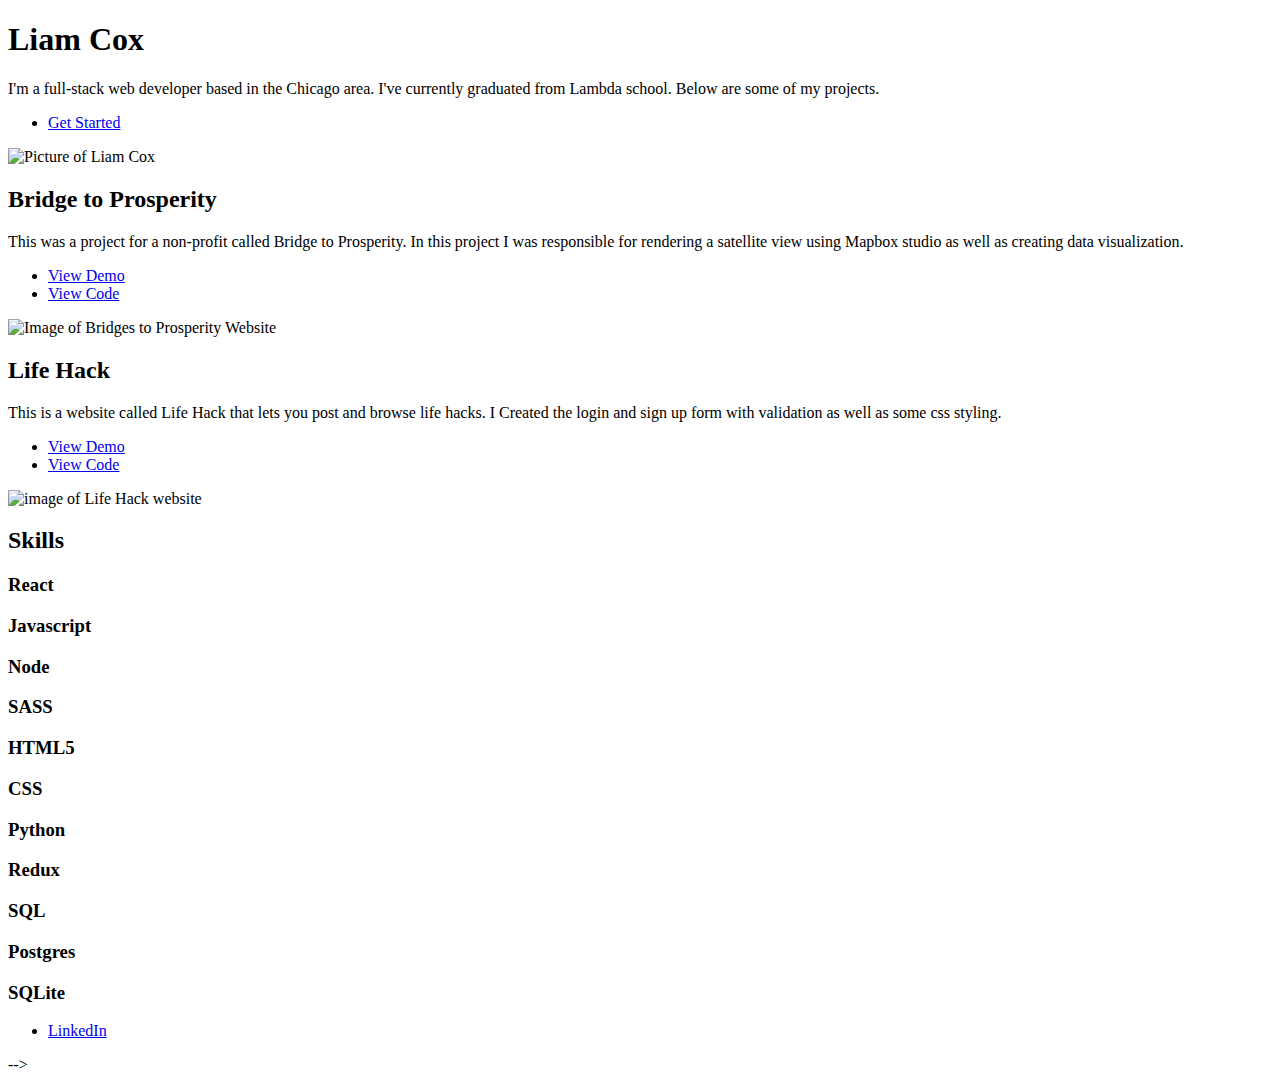
==== index.html @ 22d23e98 "Create index.html" ====
<!DOCTYPE html>
<!--
	Story by HTML5 UP
	html5up.net | @ajlkn
	Free for personal and commercial use under the CCA 3.0 license (html5up.net/license)
-->
<html>
    <head>
        <title>Liam Cox</title>
        <meta charset="utf-8" />
        <meta
            name="viewport"
            content="width=device-width, initial-scale=1, user-scalable=no"
        />
        <link rel="stylesheet" href="assets/css/main.css" />
        <noscript
            ><link rel="stylesheet" href="assets/css/noscript.css"
        /></noscript>
    </head>
    <body class="is-preload">
        <!-- Wrapper -->
        <div id="wrapper" class="divided">
            <!-- One -->
            <section
                class="banner style1 orient-left content-align-left image-position-right fullscreen onload-image-fade-in onload-content-fade-right"
            >
                <div class="content">
                    <h1>Liam Cox</h1>
                    <p class="major">
                        I'm a full-stack web developer based in the Chicago
                        area. I've currently graduated from Lambda school. Below
                        are some of my projects.
                    </p>
                    <ul class="actions stacked">
                        <li>
                            <a
                                href="#first"
                                class="button big wide smooth-scroll-middle"
                                >Get Started</a
                            >
                        </li>
                    </ul>
                </div>
                <div class="image">
                    <img
                        src="images/liam_cox_nature copy.jpg"
                        alt="Picture of Liam Cox "
                    />
                </div>
            </section>

            <!-- Two -->
            <section
                class="spotlight style1 orient-right content-align-left image-position-center onscroll-image-fade-in"
                id="first"
            >
                <div class="content">
                    <h2>Bridge to Prosperity</h2>
                    <p>
                        This was a project for a non-profit called Bridge to
                        Prosperity. In this project I was responsible for
                        rendering a satellite view using Mapbox studio as well
                        as creating data visualization.
                    </p>
                    <ul class="actions stacked">
                        <li>
                            <a
                                href="https://a.bridgestoprosperity.dev/"
                                class="button"
                                >View Demo</a
                            >
                        </li>
                        <li>
                            <a
                                href="https://github.com/Lambda-School-Labs/Labs27-B-Bridges-FE"
                                class="button"
                                >View Code</a
                            >
                        </li>
                    </ul>
                </div>
                <div class="image">
                    <img
                        src="images/bridge-to-prosperity.png"
                        alt="Image of Bridges to Prosperity Website"
                    />
                </div>
            </section>

            <!-- Three -->
            <section
                class="spotlight style1 orient-left content-align-left image-position-center onscroll-image-fade-in"
            >
                <div class="content">
                    <h2>Life Hack</h2>
                    <p>
                        This is a website called Life Hack that lets you post
                        and browse life hacks. I Created the login and sign up
                        form with validation as well as some css styling.
                    </p>
                    <ul class="actions stacked">
                        <li>
                            <a
                                href="https://howtoapp.netlify.app/index.html"
                                class="button"
                                >View Demo</a
                            >
                        </li>
                        <li>
                            <a
                                href="https://github.com/5-2020-BW-How-To-2/FrontEnd/tree/master/frontend"
                                class="button"
                                >View Code</a
                            >
                        </li>
                    </ul>
                </div>
                <div class="image">
                    <img
                        src="images/lifehack.png"
                        alt="image of Life Hack website"
                    />
                </div>
            </section>

            <!-- Four -->
            <section
                class="spotlight style1 orient-right content-align-left image-position-center onscroll-image-fade-in"
            >
                <!-- <div class="content">
                    <h2>Wunderlist</h2>
                    <p>
                        A website that lets you create daily tasks. I was
                        responsible for creating the CRUD operations and making
                        sure the functionality of the website worked.
                    </p>
                    <ul class="actions stacked">
                        <li>
                            <a
                                href="https://wunderlist-tau.vercel.app/signup"
                                class="button"
                                >View Demo</a
                            >
                        </li>
                        <li>
                            <a
                                href="https://github.com/WunderlistBW/Frontend-React"
                                class="button"
                                >View Code</a
                            >
                        </li>
                    </ul>
                </div>
                <div class="image">
                    <img src="images/spotlight03.jpg" alt="" />
                </div> -->
            </section>

            <!-- Five -->
            <!-- <section class="wrapper style1 align-center">
                <div class="inner">
                    <h2>Massa sed condimentum</h2>
                    <p>
                        Lorem ipsum dolor sit amet, consectetur adipiscing elit.
                        Morbi id ante sed ex pharetra lacinia sit amet vel
                        massa. Donec facilisis laoreet nulla eu bibendum. Donec
                        ut ex risus. Fusce lorem lectus, pharetra pretium massa
                        et, hendrerit vestibulum odio lorem ipsum.
                    </p>
                </div> -->

            <!-- Gallery -->
            <!-- <div class="gallery style2 medium lightbox onscroll-fade-in">
                    <article>
                        <a href="images/gallery/fulls/01.jpg" class="image">
                            <img src="images/gallery/thumbs/01.jpg" alt="" />
                        </a>
                        <div class="caption">
                            <h3>Ipsum Dolor</h3>
                            <p>
                                Lorem ipsum dolor amet, consectetur magna etiam
                                elit. Etiam sed ultrices.
                            </p>
                            <ul class="actions fixed">
                                <li>
                                    <span class="button small">Details</span>
                                </li>
                            </ul>
                        </div>
                    </article>
                    <article>
                        <a href="images/gallery/fulls/02.jpg" class="image">
                            <img src="images/gallery/thumbs/02.jpg" alt="" />
                        </a>
                        <div class="caption">
                            <h3>Feugiat Lorem</h3>
                            <p>
                                Lorem ipsum dolor amet, consectetur magna etiam
                                elit. Etiam sed ultrices.
                            </p>
                            <ul class="actions fixed">
                                <li>
                                    <span class="button small">Details</span>
                                </li>
                            </ul>
                        </div>
                    </article>
                    <article>
                        <a href="images/gallery/fulls/03.jpg" class="image">
                            <img src="images/gallery/thumbs/03.jpg" alt="" />
                        </a>
                        <div class="caption">
                            <h3>Magna Amet</h3>
                            <p>
                                Lorem ipsum dolor amet, consectetur magna etiam
                                elit. Etiam sed ultrices.
                            </p>
                            <ul class="actions fixed">
                                <li>
                                    <span class="button small">Details</span>
                                </li>
                            </ul>
                        </div>
                    </article>
                    <article>
                        <a href="images/gallery/fulls/04.jpg" class="image">
                            <img src="images/gallery/thumbs/04.jpg" alt="" />
                        </a>
                        <div class="caption">
                            <h3>Sed Tempus</h3>
                            <p>
                                Lorem ipsum dolor amet, consectetur magna etiam
                                elit. Etiam sed ultrices.
                            </p>
                            <ul class="actions fixed">
                                <li>
                                    <span class="button small">Details</span>
                                </li>
                            </ul>
                        </div>
                    </article>
                    <article>
                        <a href="images/gallery/fulls/05.jpg" class="image">
                            <img src="images/gallery/thumbs/05.jpg" alt="" />
                        </a>
                        <div class="caption">
                            <h3>Ultrices Magna</h3>
                            <p>
                                Lorem ipsum dolor amet, consectetur magna etiam
                                elit. Etiam sed ultrices.
                            </p>
                            <ul class="actions fixed">
                                <li>
                                    <span class="button small">Details</span>
                                </li>
                            </ul>
                        </div>
                    </article>
                    <article>
                        <a href="images/gallery/fulls/06.jpg" class="image">
                            <img src="images/gallery/thumbs/06.jpg" alt="" />
                        </a>
                        <div class="caption">
                            <h3>Sed Tempus</h3>
                            <p>
                                Lorem ipsum dolor amet, consectetur magna etiam
                                elit. Etiam sed ultrices.
                            </p>
                            <ul class="actions fixed">
                                <li>
                                    <span class="button small">Details</span>
                                </li>
                            </ul>
                        </div>
                    </article>
                    <article>
                        <a href="images/gallery/fulls/07.jpg" class="image">
                            <img src="images/gallery/thumbs/07.jpg" alt="" />
                        </a>
                        <div class="caption">
                            <h3>Ipsum Lorem</h3>
                            <p>
                                Lorem ipsum dolor amet, consectetur magna etiam
                                elit. Etiam sed ultrices.
                            </p>
                            <ul class="actions fixed">
                                <li>
                                    <span class="button small">Details</span>
                                </li>
                            </ul>
                        </div>
                    </article>
                    <article>
                        <a href="images/gallery/fulls/08.jpg" class="image">
                            <img src="images/gallery/thumbs/08.jpg" alt="" />
                        </a>
                        <div class="caption">
                            <h3>Magna Risus</h3>
                            <p>
                                Lorem ipsum dolor amet, consectetur magna etiam
                                elit. Etiam sed ultrices.
                            </p>
                            <ul class="actions fixed">
                                <li>
                                    <span class="button small">Details</span>
                                </li>
                            </ul>
                        </div>
                    </article>
                    <article>
                        <a href="images/gallery/fulls/09.jpg" class="image">
                            <img src="images/gallery/thumbs/09.jpg" alt="" />
                        </a>
                        <div class="caption">
                            <h3>Tempus Dolor</h3>
                            <p>
                                Lorem ipsum dolor amet, consectetur magna etiam
                                elit. Etiam sed ultrices.
                            </p>
                            <ul class="actions fixed">
                                <li>
                                    <span class="button small">Details</span>
                                </li>
                            </ul>
                        </div>
                    </article>
                    <article>
                        <a href="images/gallery/fulls/10.jpg" class="image">
                            <img src="images/gallery/thumbs/10.jpg" alt="" />
                        </a>
                        <div class="caption">
                            <h3>Sed Etiam</h3>
                            <p>
                                Lorem ipsum dolor amet, consectetur magna etiam
                                elit. Etiam sed ultrices.
                            </p>
                            <ul class="actions fixed">
                                <li>
                                    <span class="button small">Details</span>
                                </li>
                            </ul>
                        </div>
                    </article>
                    <article>
                        <a href="images/gallery/fulls/11.jpg" class="image">
                            <img src="images/gallery/thumbs/11.jpg" alt="" />
                        </a>
                        <div class="caption">
                            <h3>Magna Lorem</h3>
                            <p>
                                Lorem ipsum dolor amet, consectetur magna etiam
                                elit. Etiam sed ultrices.
                            </p>
                            <ul class="actions fixed">
                                <li>
                                    <span class="button small">Details</span>
                                </li>
                            </ul>
                        </div>
                    </article>
                    <article>
                        <a href="images/gallery/fulls/12.jpg" class="image">
                            <img src="images/gallery/thumbs/12.jpg" alt="" />
                        </a>
                        <div class="caption">
                            <h3>Ipsum Dolor</h3>
                            <p>
                                Lorem ipsum dolor amet, consectetur magna etiam
                                elit. Etiam sed ultrices.
                            </p>
                            <ul class="actions fixed">
                                <li>
                                    <span class="button small">Details</span>
                                </li>
                            </ul>
                        </div>
                    </article>
                </div>
            </section> -->

            <!-- Six -->
            <section class="wrapper style1 align-center">
                <div class="inner">
                    <h2>Skills</h2>
                    <!-- <p>
                        Lorem ipsum dolor sit amet, consectetur adipiscing elit.
                        Morbi id ante sed ex pharetra lacinia sit amet vel
                        massa. Donec facilisis laoreet nulla eu bibendum. Donec
                        ut ex risus. Fusce lorem lectus, pharetra pretium massa
                        et, hendrerit vestibulum odio lorem ipsum.
                    </p> -->
                    <div class="items style1 medium onscroll-fade-in">
                        <section>
                            <span class="icon style2 major fa-gem"></span>
                            <h3>React</h3>
                            <!-- <p>
                                Lorem ipsum dolor sit amet, consectetur
                                adipiscing elit. Morbi dui turpis, cursus eget
                                orci amet aliquam congue semper. Etiam eget
                                ultrices risus nec tempor elit.
                            </p> -->
                        </section>
                        <section>
                            <span
                                class="icon solid style2 major fa-save"
                            ></span>
                            <h3>Javascript</h3>
                            <!-- <p>
                                Lorem ipsum dolor sit amet, consectetur
                                adipiscing elit. Morbi dui turpis, cursus eget
                                orci amet aliquam congue semper. Etiam eget
                                ultrices risus nec tempor elit.
                            </p> -->
                        </section>
                        <section>
                            <span
                                class="icon solid style2 major fa-chart-bar"
                            ></span>
                            <h3>Node</h3>
                            <!-- <p>
                                Lorem ipsum dolor sit amet, consectetur
                                adipiscing elit. Morbi dui turpis, cursus eget
                                orci amet aliquam congue semper. Etiam eget
                                ultrices risus nec tempor elit.
                            </p> -->
                        </section>
                        <section>
                            <span
                                class="icon solid style2 major fa-wifi"
                            ></span>
                            <h3>SASS</h3>
                            <!-- <p>
                                Lorem ipsum dolor sit amet, consectetur
                                adipiscing elit. Morbi dui turpis, cursus eget
                                orci amet aliquam congue semper. Etiam eget
                                ultrices risus nec tempor elit.
                            </p> -->
                        </section>
                        <section>
                            <span class="icon solid style2 major fa-cog"></span>
                            <h3>HTML5</h3>
                            <!-- <p>
                                Lorem ipsum dolor sit amet, consectetur
                                adipiscing elit. Morbi dui turpis, cursus eget
                                orci amet aliquam congue semper. Etiam eget
                                ultrices risus nec tempor elit.
                            </p> -->
                        </section>
                        <section>
                            <span
                                class="icon style2 major fa-paper-plane"
                            ></span>
                            <h3>CSS</h3>
                            <!-- <p>
                                Lorem ipsum dolor sit amet, consectetur
                                adipiscing elit. Morbi dui turpis, cursus eget
                                orci amet aliquam congue semper. Etiam eget
                                ultrices risus nec tempor elit.
                            </p> -->
                        </section>
                        <section>
                            <span
                                class="icon solid style2 major fa-desktop"
                            ></span>
                            <h3>Python</h3>
                            <!-- <p>
                                Lorem ipsum dolor sit amet, consectetur
                                adipiscing elit. Morbi dui turpis, cursus eget
                                orci amet aliquam congue semper. Etiam eget
                                ultrices risus nec tempor elit.
                            </p> -->
                        </section>
                        <section>
                            <span
                                class="icon solid style2 major fa-sync-alt"
                            ></span>
                            <h3>Redux</h3>
                            <!-- <p>
                                Lorem ipsum dolor sit amet, consectetur
                                adipiscing elit. Morbi dui turpis, cursus eget
                                orci amet aliquam congue semper. Etiam eget
                                ultrices risus nec tempor elit.
                            </p> -->
                        </section>
                        <section>
                            <span
                                class="icon solid style2 major fa-hashtag"
                            ></span>
                            <h3>SQL</h3>
                            <!-- <p>
                                Lorem ipsum dolor sit amet, consectetur
                                adipiscing elit. Morbi dui turpis, cursus eget
                                orci amet aliquam congue semper. Etiam eget
                                ultrices risus nec tempor elit.
                            </p> -->
                        </section>
                        <section>
                            <span
                                class="icon solid style2 major fa-bolt"
                            ></span>
                            <h3>Postgres</h3>
                            <!-- <p>
                                Lorem ipsum dolor sit amet, consectetur
                                adipiscing elit. Morbi dui turpis, cursus eget
                                orci amet aliquam congue semper. Etiam eget
                                ultrices risus nec tempor elit.
                            </p> -->
                        </section>
                        <section>
                            <span
                                class="icon solid style2 major fa-envelope"
                            ></span>
                            <h3>SQLite</h3>
                            <!-- <p>
                                Lorem ipsum dolor sit amet, consectetur
                                adipiscing elit. Morbi dui turpis, cursus eget
                                orci amet aliquam congue semper. Etiam eget
                                ultrices risus nec tempor elit.
                            </p> -->
                        </section>
                        <!-- <section>
                            <span
                                class="icon solid style2 major fa-leaf"
                            ></span>
                            <h3>Risus</h3>
                            <p>
                                Lorem ipsum dolor sit amet, consectetur
                                adipiscing elit. Morbi dui turpis, cursus eget
                                orci amet aliquam congue semper. Etiam eget
                                ultrices risus nec tempor elit.
                            </p>
                        </section> -->
                    </div>
                </div>
            </section>

            <!-- Seven -->
            <!-- <section class="wrapper style1 align-center">
                <div class="inner medium">
                    <h2>Get in touch</h2>
                    <form method="post" action="#">
                        <div class="fields">
                            <div class="field half">
                                <label for="name">Name</label>
                                <input
                                    type="text"
                                    name="name"
                                    id="name"
                                    value=""
                                />
                            </div>
                            <div class="field half">
                                <label for="email">Email</label>
                                <input
                                    type="email"
                                    name="email"
                                    id="email"
                                    value=""
                                />
                            </div>
                            <div class="field">
                                <label for="message">Message</label>
                                <textarea
                                    name="message"
                                    id="message"
                                    rows="6"
                                ></textarea>
                            </div>
                        </div>
                        <ul class="actions special">
                            <li>
                                <input
                                    type="submit"
                                    name="submit"
                                    id="submit"
                                    value="Send Message"
                                />
                            </li>
                        </ul>
                    </form>
                </div>
            </section>

            <!-- Footer -->
            <footer class="wrapper style1 align-center">
                <div class="inner">
                    <ul class="icons">
                        <!-- <li>
                            <a href="#" class="icon brands style2 fa-twitter"
                                ><span class="label">Twitter</span></a
                            >
                        </li>
                        <li>
                            <a href="#" class="icon brands style2 fa-facebook-f"
                                ><span class="label">Facebook</span></a
                            >
                        </li>
                        <li>
                            <a href="#" class="icon brands style2 fa-instagram"
                                ><span class="label">Instagram</span></a
                            >
                        </li> -->
                        <li>
                            <a
                                href="https://www.linkedin.com/in/liam-cox1010/"
                                class="icon brands style2 fa-linkedin-in"
                                ><span class="label">LinkedIn</span></a
                            >
                        </li>
                        <!-- <li>
                            <a href="#" class="icon style2 fa-envelope"
                                ><span class="label">Email</span></a
                            >
                        </li> -->
                    </ul>
                    <!-- <p>
                        &copy; Untitled. Design:
                        <a href="https://html5up.net">HTML5 UP</a>.
                    </p> -->
                </div>
            </footer>
        </div>
        -->

        <!-- Scripts -->
        <script src="assets/js/jquery.min.js"></script>
        <script src="assets/js/jquery.scrollex.min.js"></script>
        <script src="assets/js/jquery.scrolly.min.js"></script>
        <script src="assets/js/browser.min.js"></script>
        <script src="assets/js/breakpoints.min.js"></script>
        <script src="assets/js/util.js"></script>
        <script src="assets/js/main.js"></script>
    </body>
</html>
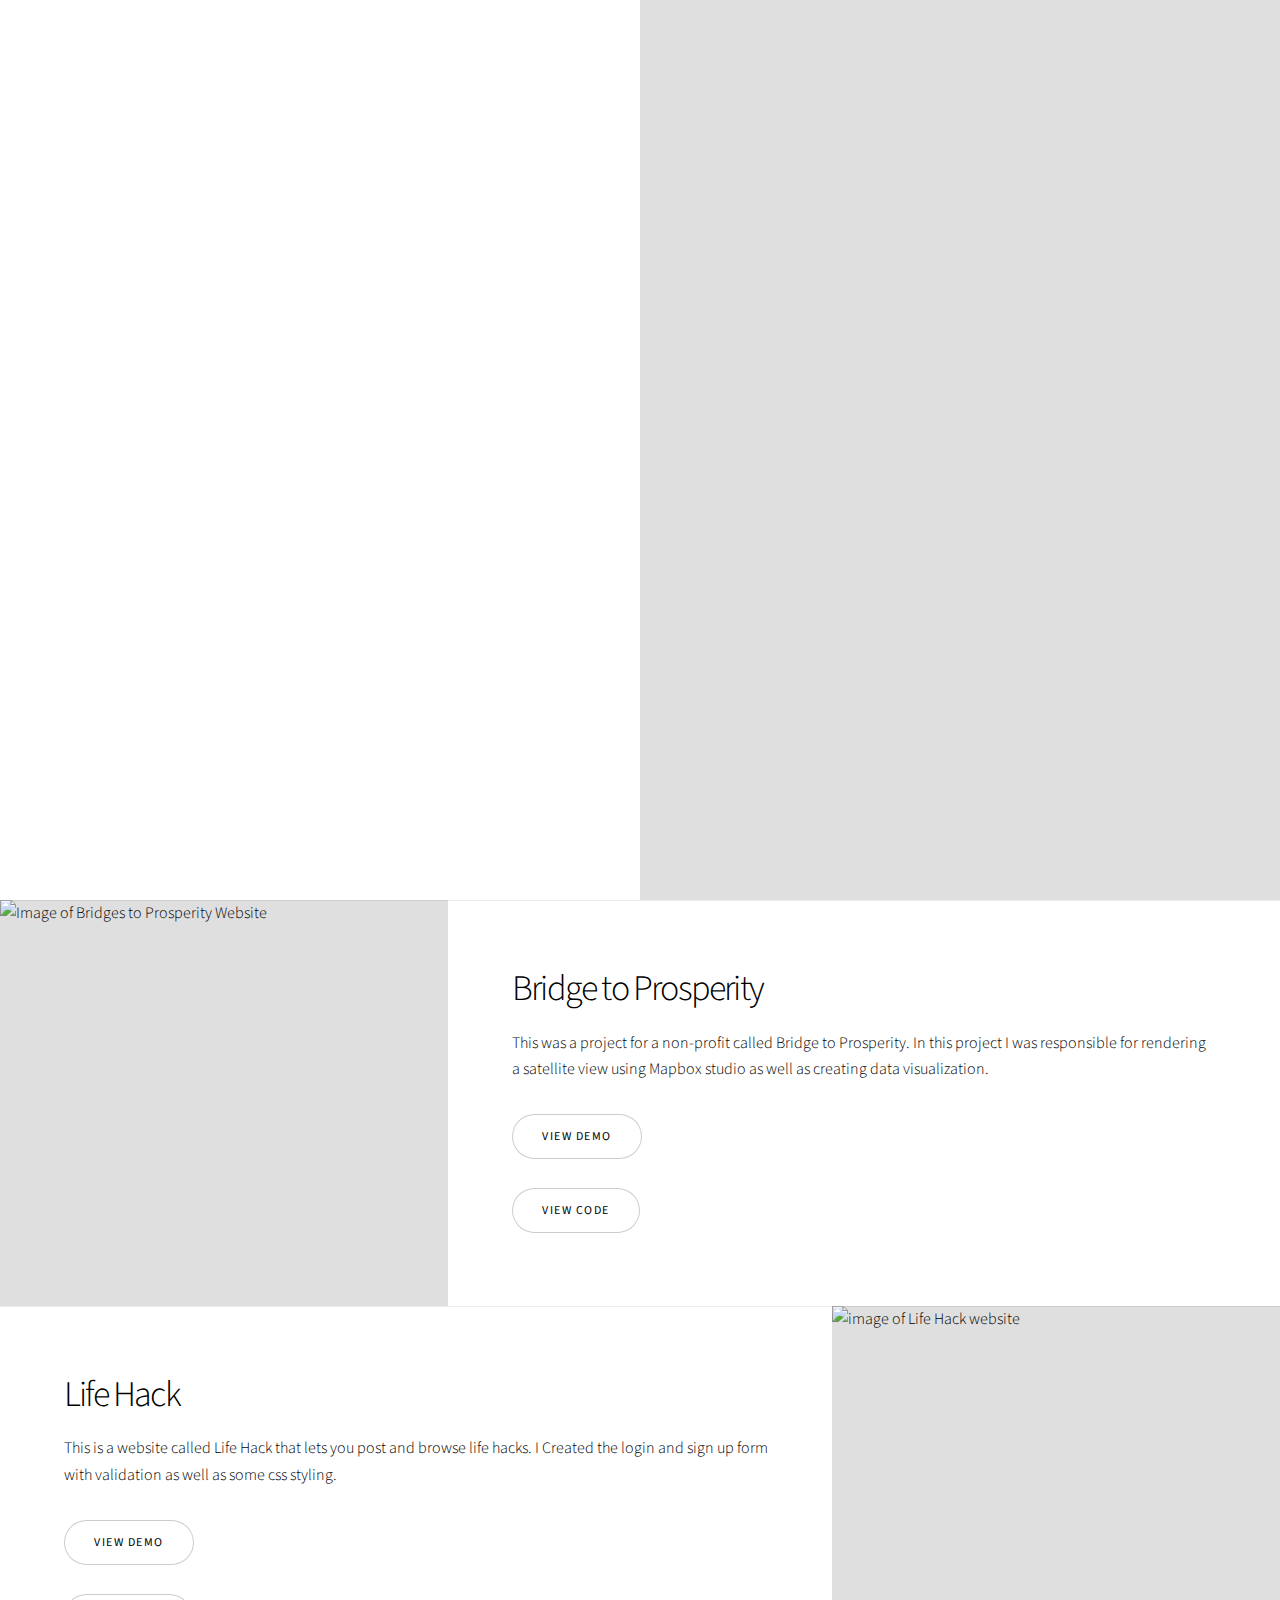
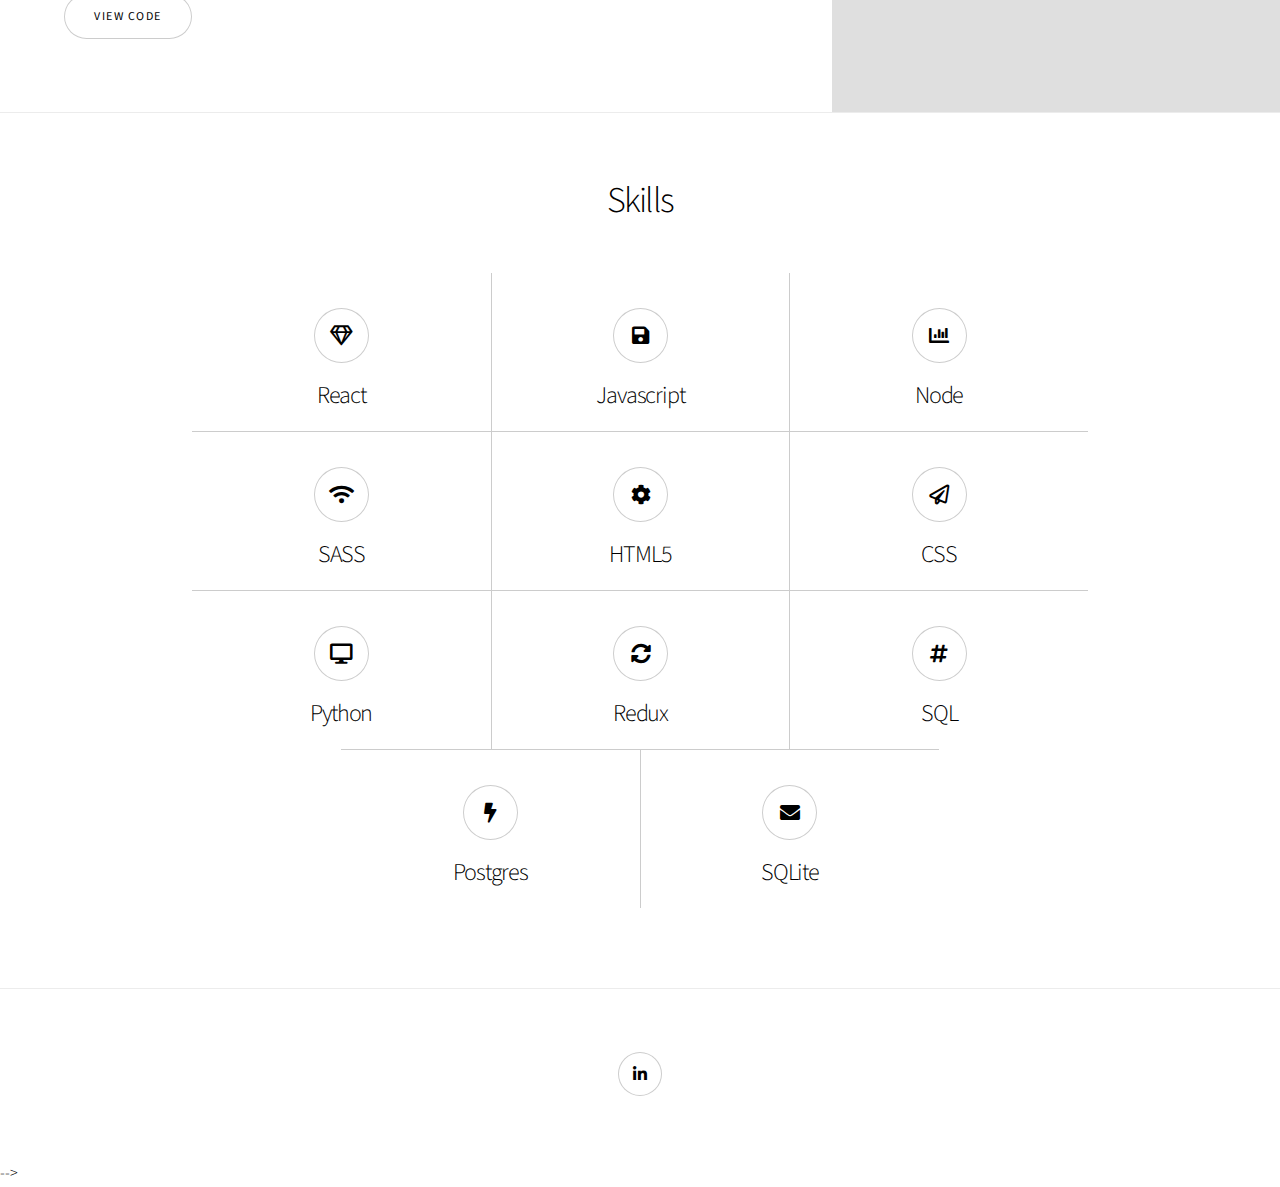
==== commit c15dc018: "Update index.html" ====
--- a/index.html
+++ b/index.html
@@ -12,7 +12,7 @@
             name="viewport"
             content="width=device-width, initial-scale=1, user-scalable=no"
         />
-        <link rel="stylesheet" href="assets/css/main.css" />
+        <link rel="stylesheet" href="Portfolio/assets/css/main.css" />
         <noscript
             ><link rel="stylesheet" href="assets/css/noscript.css"
         /></noscript>
--- a/Portfolio/assets/css/main.css
+++ b/Portfolio/assets/css/main.css
@@ -0,0 +1,8607 @@
+@import url(fontawesome-all.min.css);
+@import url("https://fonts.googleapis.com/css?family=Source+Sans+Pro:300,300i,400,400i");
+
+/*
+	Story by HTML5 UP
+	html5up.net | @ajlkn
+	Free for personal and commercial use under the CCA 3.0 license (html5up.net/license)
+*/
+
+html,
+body,
+div,
+span,
+applet,
+object,
+iframe,
+h1,
+h2,
+h3,
+h4,
+h5,
+h6,
+p,
+blockquote,
+pre,
+a,
+abbr,
+acronym,
+address,
+big,
+cite,
+code,
+del,
+dfn,
+em,
+img,
+ins,
+kbd,
+q,
+s,
+samp,
+small,
+strike,
+strong,
+sub,
+sup,
+tt,
+var,
+b,
+u,
+i,
+center,
+dl,
+dt,
+dd,
+ol,
+ul,
+li,
+fieldset,
+form,
+label,
+legend,
+table,
+caption,
+tbody,
+tfoot,
+thead,
+tr,
+th,
+td,
+article,
+aside,
+canvas,
+details,
+embed,
+figure,
+figcaption,
+footer,
+header,
+hgroup,
+menu,
+nav,
+output,
+ruby,
+section,
+summary,
+time,
+mark,
+audio,
+video {
+    margin: 0;
+    padding: 0;
+    border: 0;
+    font-size: 100%;
+    font: inherit;
+    vertical-align: baseline;
+}
+
+article,
+aside,
+details,
+figcaption,
+figure,
+footer,
+header,
+hgroup,
+menu,
+nav,
+section {
+    display: block;
+}
+
+body {
+    line-height: 1;
+}
+
+ol,
+ul {
+    list-style: none;
+}
+
+blockquote,
+q {
+    quotes: none;
+}
+
+blockquote:before,
+blockquote:after,
+q:before,
+q:after {
+    content: "";
+    content: none;
+}
+
+table {
+    border-collapse: collapse;
+    border-spacing: 0;
+}
+
+body {
+    -webkit-text-size-adjust: none;
+}
+
+mark {
+    background-color: transparent;
+    color: inherit;
+}
+
+input::-moz-focus-inner {
+    border: 0;
+    padding: 0;
+}
+
+input,
+select,
+textarea {
+    -moz-appearance: none;
+    -webkit-appearance: none;
+    -ms-appearance: none;
+    appearance: none;
+}
+
+/* Basic */
+
+@-ms-viewport {
+    width: device-width;
+}
+
+body {
+    -ms-overflow-style: scrollbar;
+}
+
+@media screen and (max-width: 480px) {
+    html,
+    body {
+        min-width: 320px;
+    }
+}
+
+html {
+    box-sizing: border-box;
+}
+
+*,
+*:before,
+*:after {
+    box-sizing: inherit;
+}
+
+body {
+    background: #ffffff;
+}
+
+body.is-preload *,
+body.is-preload *:before,
+body.is-preload *:after {
+    -moz-animation: none !important;
+    -webkit-animation: none !important;
+    -ms-animation: none !important;
+    animation: none !important;
+    -moz-transition: none !important;
+    -webkit-transition: none !important;
+    -ms-transition: none !important;
+    transition: none !important;
+}
+
+/* Type */
+
+html {
+    font-size: 18pt;
+}
+
+@media screen and (max-width: 1680px) {
+    html {
+        font-size: 14pt;
+    }
+}
+
+@media screen and (max-width: 1280px) {
+    html {
+        font-size: 12pt;
+    }
+}
+
+@media screen and (max-width: 736px) {
+    html {
+        font-size: 11pt;
+    }
+}
+
+@media screen and (max-width: 360px) {
+    html {
+        font-size: 10pt;
+    }
+}
+
+body {
+    background-color: white;
+    color: #000000;
+}
+
+body,
+input,
+select,
+textarea {
+    font-family: "Source Sans Pro", Helvetica, sans-serif;
+    font-size: 1rem;
+    font-weight: 300;
+    line-height: 1.65;
+}
+
+a {
+    -moz-transition: color 0.2s ease-in-out;
+    -webkit-transition: color 0.2s ease-in-out;
+    -ms-transition: color 0.2s ease-in-out;
+    transition: color 0.2s ease-in-out;
+    text-decoration: underline;
+}
+
+a:hover {
+    text-decoration: none;
+}
+
+strong,
+b {
+    font-weight: 400;
+}
+
+em,
+i {
+    font-style: italic;
+}
+
+p {
+    margin: 0 0 2rem 0;
+}
+
+p.major {
+    font-size: 1.25rem;
+}
+
+h1,
+h2,
+h3,
+h4,
+h5,
+h6 {
+    font-weight: 300;
+    line-height: 1.375;
+    letter-spacing: -0.05em;
+    margin: 0 0 1rem 0;
+}
+
+h1 a,
+h2 a,
+h3 a,
+h4 a,
+h5 a,
+h6 a {
+    color: inherit;
+    text-decoration: none;
+}
+
+h1 {
+    font-size: 3.5rem;
+    line-height: 1.2;
+}
+
+h2 {
+    font-size: 2.25rem;
+}
+
+h3 {
+    font-size: 1.5rem;
+}
+
+h4 {
+    font-size: 1.1rem;
+}
+
+h5 {
+    font-size: 0.9rem;
+}
+
+h6 {
+    font-size: 0.7rem;
+}
+
+sub {
+    font-size: 0.8rem;
+    position: relative;
+    top: 0.5rem;
+}
+
+sup {
+    font-size: 0.8rem;
+    position: relative;
+    top: -0.5rem;
+}
+
+blockquote {
+    border-left: solid 4px;
+    font-style: italic;
+    margin: 0 0 2rem 0;
+    padding: 0.5rem 0 0.5rem 2rem;
+}
+
+code {
+    border-radius: 4px;
+    font-family: "Courier New", monospace;
+    font-size: 0.9em;
+    margin: 0 0.25rem;
+    padding: 0.25rem 0.325rem;
+}
+
+pre {
+    -webkit-overflow-scrolling: touch;
+    font-family: "Courier New", monospace;
+    font-size: 0.9em;
+    margin: 0 0 2rem 0;
+}
+
+pre code {
+    display: block;
+    line-height: 1.5;
+    padding: 0.75rem 1rem;
+    overflow-x: auto;
+}
+
+hr {
+    border: 0;
+    border-bottom: solid 1px;
+    margin: 2.5rem 0;
+}
+
+hr.major {
+    margin: 3.5rem 0;
+}
+
+.align-left {
+    text-align: left;
+}
+
+.align-center {
+    text-align: center;
+}
+
+.align-right {
+    text-align: right;
+}
+
+@media screen and (max-width: 736px) {
+    p.major {
+        font-size: 1.1rem;
+    }
+
+    h1 {
+        font-size: 2.5rem;
+    }
+
+    h2 {
+        font-size: 2rem;
+    }
+
+    h3 {
+        font-size: 1.25rem;
+    }
+
+    h4 {
+        font-size: 1rem;
+    }
+}
+
+input,
+select,
+textarea {
+    color: #000000;
+}
+
+a {
+    color: #000000;
+}
+
+a:hover {
+    color: #47d3e5;
+}
+
+strong,
+b {
+    color: #000000;
+}
+
+h1,
+h2,
+h3,
+h4,
+h5,
+h6 {
+    color: #000000;
+}
+
+blockquote {
+    border-left-color: rgba(0, 0, 0, 0.2);
+}
+
+code {
+    background: rgba(0, 0, 0, 0.05);
+    border-color: rgba(0, 0, 0, 0.2);
+}
+
+hr {
+    border-bottom-color: rgba(0, 0, 0, 0.2);
+}
+
+/* Row */
+
+.row {
+    display: flex;
+    flex-wrap: wrap;
+    box-sizing: border-box;
+    align-items: stretch;
+}
+
+.row > * {
+    box-sizing: border-box;
+}
+
+.row.gtr-uniform > * > :last-child {
+    margin-bottom: 0;
+}
+
+.row.aln-left {
+    justify-content: flex-start;
+}
+
+.row.aln-center {
+    justify-content: center;
+}
+
+.row.aln-right {
+    justify-content: flex-end;
+}
+
+.row.aln-top {
+    align-items: flex-start;
+}
+
+.row.aln-middle {
+    align-items: center;
+}
+
+.row.aln-bottom {
+    align-items: flex-end;
+}
+
+.row > .imp {
+    order: -1;
+}
+
+.row > .col-1 {
+    width: 8.33333%;
+}
+
+.row > .off-1 {
+    margin-left: 8.33333%;
+}
+
+.row > .col-2 {
+    width: 16.66667%;
+}
+
+.row > .off-2 {
+    margin-left: 16.66667%;
+}
+
+.row > .col-3 {
+    width: 25%;
+}
+
+.row > .off-3 {
+    margin-left: 25%;
+}
+
+.row > .col-4 {
+    width: 33.33333%;
+}
+
+.row > .off-4 {
+    margin-left: 33.33333%;
+}
+
+.row > .col-5 {
+    width: 41.66667%;
+}
+
+.row > .off-5 {
+    margin-left: 41.66667%;
+}
+
+.row > .col-6 {
+    width: 50%;
+}
+
+.row > .off-6 {
+    margin-left: 50%;
+}
+
+.row > .col-7 {
+    width: 58.33333%;
+}
+
+.row > .off-7 {
+    margin-left: 58.33333%;
+}
+
+.row > .col-8 {
+    width: 66.66667%;
+}
+
+.row > .off-8 {
+    margin-left: 66.66667%;
+}
+
+.row > .col-9 {
+    width: 75%;
+}
+
+.row > .off-9 {
+    margin-left: 75%;
+}
+
+.row > .col-10 {
+    width: 83.33333%;
+}
+
+.row > .off-10 {
+    margin-left: 83.33333%;
+}
+
+.row > .col-11 {
+    width: 91.66667%;
+}
+
+.row > .off-11 {
+    margin-left: 91.66667%;
+}
+
+.row > .col-12 {
+    width: 100%;
+}
+
+.row > .off-12 {
+    margin-left: 100%;
+}
+
+.row.gtr-0 {
+    margin-top: 0;
+    margin-left: 0rem;
+}
+
+.row.gtr-0 > * {
+    padding: 0 0 0 0rem;
+}
+
+.row.gtr-0.gtr-uniform {
+    margin-top: 0rem;
+}
+
+.row.gtr-0.gtr-uniform > * {
+    padding-top: 0rem;
+}
+
+.row.gtr-25 {
+    margin-top: 0;
+    margin-left: -0.5rem;
+}
+
+.row.gtr-25 > * {
+    padding: 0 0 0 0.5rem;
+}
+
+.row.gtr-25.gtr-uniform {
+    margin-top: -0.5rem;
+}
+
+.row.gtr-25.gtr-uniform > * {
+    padding-top: 0.5rem;
+}
+
+.row.gtr-50 {
+    margin-top: 0;
+    margin-left: -1rem;
+}
+
+.row.gtr-50 > * {
+    padding: 0 0 0 1rem;
+}
+
+.row.gtr-50.gtr-uniform {
+    margin-top: -1rem;
+}
+
+.row.gtr-50.gtr-uniform > * {
+    padding-top: 1rem;
+}
+
+.row {
+    margin-top: 0;
+    margin-left: -2rem;
+}
+
+.row > * {
+    padding: 0 0 0 2rem;
+}
+
+.row.gtr-uniform {
+    margin-top: -2rem;
+}
+
+.row.gtr-uniform > * {
+    padding-top: 2rem;
+}
+
+.row.gtr-150 {
+    margin-top: 0;
+    margin-left: -3rem;
+}
+
+.row.gtr-150 > * {
+    padding: 0 0 0 3rem;
+}
+
+.row.gtr-150.gtr-uniform {
+    margin-top: -3rem;
+}
+
+.row.gtr-150.gtr-uniform > * {
+    padding-top: 3rem;
+}
+
+.row.gtr-200 {
+    margin-top: 0;
+    margin-left: -4rem;
+}
+
+.row.gtr-200 > * {
+    padding: 0 0 0 4rem;
+}
+
+.row.gtr-200.gtr-uniform {
+    margin-top: -4rem;
+}
+
+.row.gtr-200.gtr-uniform > * {
+    padding-top: 4rem;
+}
+
+@media screen and (max-width: 1680px) {
+    .row {
+        display: flex;
+        flex-wrap: wrap;
+        box-sizing: border-box;
+        align-items: stretch;
+    }
+
+    .row > * {
+        box-sizing: border-box;
+    }
+
+    .row.gtr-uniform > * > :last-child {
+        margin-bottom: 0;
+    }
+
+    .row.aln-left {
+        justify-content: flex-start;
+    }
+
+    .row.aln-center {
+        justify-content: center;
+    }
+
+    .row.aln-right {
+        justify-content: flex-end;
+    }
+
+    .row.aln-top {
+        align-items: flex-start;
+    }
+
+    .row.aln-middle {
+        align-items: center;
+    }
+
+    .row.aln-bottom {
+        align-items: flex-end;
+    }
+
+    .row > .imp-xlarge {
+        order: -1;
+    }
+
+    .row > .col-1-xlarge {
+        width: 8.33333%;
+    }
+
+    .row > .off-1-xlarge {
+        margin-left: 8.33333%;
+    }
+
+    .row > .col-2-xlarge {
+        width: 16.66667%;
+    }
+
+    .row > .off-2-xlarge {
+        margin-left: 16.66667%;
+    }
+
+    .row > .col-3-xlarge {
+        width: 25%;
+    }
+
+    .row > .off-3-xlarge {
+        margin-left: 25%;
+    }
+
+    .row > .col-4-xlarge {
+        width: 33.33333%;
+    }
+
+    .row > .off-4-xlarge {
+        margin-left: 33.33333%;
+    }
+
+    .row > .col-5-xlarge {
+        width: 41.66667%;
+    }
+
+    .row > .off-5-xlarge {
+        margin-left: 41.66667%;
+    }
+
+    .row > .col-6-xlarge {
+        width: 50%;
+    }
+
+    .row > .off-6-xlarge {
+        margin-left: 50%;
+    }
+
+    .row > .col-7-xlarge {
+        width: 58.33333%;
+    }
+
+    .row > .off-7-xlarge {
+        margin-left: 58.33333%;
+    }
+
+    .row > .col-8-xlarge {
+        width: 66.66667%;
+    }
+
+    .row > .off-8-xlarge {
+        margin-left: 66.66667%;
+    }
+
+    .row > .col-9-xlarge {
+        width: 75%;
+    }
+
+    .row > .off-9-xlarge {
+        margin-left: 75%;
+    }
+
+    .row > .col-10-xlarge {
+        width: 83.33333%;
+    }
+
+    .row > .off-10-xlarge {
+        margin-left: 83.33333%;
+    }
+
+    .row > .col-11-xlarge {
+        width: 91.66667%;
+    }
+
+    .row > .off-11-xlarge {
+        margin-left: 91.66667%;
+    }
+
+    .row > .col-12-xlarge {
+        width: 100%;
+    }
+
+    .row > .off-12-xlarge {
+        margin-left: 100%;
+    }
+
+    .row.gtr-0 {
+        margin-top: 0;
+        margin-left: 0rem;
+    }
+
+    .row.gtr-0 > * {
+        padding: 0 0 0 0rem;
+    }
+
+    .row.gtr-0.gtr-uniform {
+        margin-top: 0rem;
+    }
+
+    .row.gtr-0.gtr-uniform > * {
+        padding-top: 0rem;
+    }
+
+    .row.gtr-25 {
+        margin-top: 0;
+        margin-left: -0.5rem;
+    }
+
+    .row.gtr-25 > * {
+        padding: 0 0 0 0.5rem;
+    }
+
+    .row.gtr-25.gtr-uniform {
+        margin-top: -0.5rem;
+    }
+
+    .row.gtr-25.gtr-uniform > * {
+        padding-top: 0.5rem;
+    }
+
+    .row.gtr-50 {
+        margin-top: 0;
+        margin-left: -1rem;
+    }
+
+    .row.gtr-50 > * {
+        padding: 0 0 0 1rem;
+    }
+
+    .row.gtr-50.gtr-uniform {
+        margin-top: -1rem;
+    }
+
+    .row.gtr-50.gtr-uniform > * {
+        padding-top: 1rem;
+    }
+
+    .row {
+        margin-top: 0;
+        margin-left: -2rem;
+    }
+
+    .row > * {
+        padding: 0 0 0 2rem;
+    }
+
+    .row.gtr-uniform {
+        margin-top: -2rem;
+    }
+
+    .row.gtr-uniform > * {
+        padding-top: 2rem;
+    }
+
+    .row.gtr-150 {
+        margin-top: 0;
+        margin-left: -3rem;
+    }
+
+    .row.gtr-150 > * {
+        padding: 0 0 0 3rem;
+    }
+
+    .row.gtr-150.gtr-uniform {
+        margin-top: -3rem;
+    }
+
+    .row.gtr-150.gtr-uniform > * {
+        padding-top: 3rem;
+    }
+
+    .row.gtr-200 {
+        margin-top: 0;
+        margin-left: -4rem;
+    }
+
+    .row.gtr-200 > * {
+        padding: 0 0 0 4rem;
+    }
+
+    .row.gtr-200.gtr-uniform {
+        margin-top: -4rem;
+    }
+
+    .row.gtr-200.gtr-uniform > * {
+        padding-top: 4rem;
+    }
+}
+
+@media screen and (max-width: 1280px) {
+    .row {
+        display: flex;
+        flex-wrap: wrap;
+        box-sizing: border-box;
+        align-items: stretch;
+    }
+
+    .row > * {
+        box-sizing: border-box;
+    }
+
+    .row.gtr-uniform > * > :last-child {
+        margin-bottom: 0;
+    }
+
+    .row.aln-left {
+        justify-content: flex-start;
+    }
+
+    .row.aln-center {
+        justify-content: center;
+    }
+
+    .row.aln-right {
+        justify-content: flex-end;
+    }
+
+    .row.aln-top {
+        align-items: flex-start;
+    }
+
+    .row.aln-middle {
+        align-items: center;
+    }
+
+    .row.aln-bottom {
+        align-items: flex-end;
+    }
+
+    .row > .imp-large {
+        order: -1;
+    }
+
+    .row > .col-1-large {
+        width: 8.33333%;
+    }
+
+    .row > .off-1-large {
+        margin-left: 8.33333%;
+    }
+
+    .row > .col-2-large {
+        width: 16.66667%;
+    }
+
+    .row > .off-2-large {
+        margin-left: 16.66667%;
+    }
+
+    .row > .col-3-large {
+        width: 25%;
+    }
+
+    .row > .off-3-large {
+        margin-left: 25%;
+    }
+
+    .row > .col-4-large {
+        width: 33.33333%;
+    }
+
+    .row > .off-4-large {
+        margin-left: 33.33333%;
+    }
+
+    .row > .col-5-large {
+        width: 41.66667%;
+    }
+
+    .row > .off-5-large {
+        margin-left: 41.66667%;
+    }
+
+    .row > .col-6-large {
+        width: 50%;
+    }
+
+    .row > .off-6-large {
+        margin-left: 50%;
+    }
+
+    .row > .col-7-large {
+        width: 58.33333%;
+    }
+
+    .row > .off-7-large {
+        margin-left: 58.33333%;
+    }
+
+    .row > .col-8-large {
+        width: 66.66667%;
+    }
+
+    .row > .off-8-large {
+        margin-left: 66.66667%;
+    }
+
+    .row > .col-9-large {
+        width: 75%;
+    }
+
+    .row > .off-9-large {
+        margin-left: 75%;
+    }
+
+    .row > .col-10-large {
+        width: 83.33333%;
+    }
+
+    .row > .off-10-large {
+        margin-left: 83.33333%;
+    }
+
+    .row > .col-11-large {
+        width: 91.66667%;
+    }
+
+    .row > .off-11-large {
+        margin-left: 91.66667%;
+    }
+
+    .row > .col-12-large {
+        width: 100%;
+    }
+
+    .row > .off-12-large {
+        margin-left: 100%;
+    }
+
+    .row.gtr-0 {
+        margin-top: 0;
+        margin-left: 0rem;
+    }
+
+    .row.gtr-0 > * {
+        padding: 0 0 0 0rem;
+    }
+
+    .row.gtr-0.gtr-uniform {
+        margin-top: 0rem;
+    }
+
+    .row.gtr-0.gtr-uniform > * {
+        padding-top: 0rem;
+    }
+
+    .row.gtr-25 {
+        margin-top: 0;
+        margin-left: -0.5rem;
+    }
+
+    .row.gtr-25 > * {
+        padding: 0 0 0 0.5rem;
+    }
+
+    .row.gtr-25.gtr-uniform {
+        margin-top: -0.5rem;
+    }
+
+    .row.gtr-25.gtr-uniform > * {
+        padding-top: 0.5rem;
+    }
+
+    .row.gtr-50 {
+        margin-top: 0;
+        margin-left: -1rem;
+    }
+
+    .row.gtr-50 > * {
+        padding: 0 0 0 1rem;
+    }
+
+    .row.gtr-50.gtr-uniform {
+        margin-top: -1rem;
+    }
+
+    .row.gtr-50.gtr-uniform > * {
+        padding-top: 1rem;
+    }
+
+    .row {
+        margin-top: 0;
+        margin-left: -2rem;
+    }
+
+    .row > * {
+        padding: 0 0 0 2rem;
+    }
+
+    .row.gtr-uniform {
+        margin-top: -2rem;
+    }
+
+    .row.gtr-uniform > * {
+        padding-top: 2rem;
+    }
+
+    .row.gtr-150 {
+        margin-top: 0;
+        margin-left: -3rem;
+    }
+
+    .row.gtr-150 > * {
+        padding: 0 0 0 3rem;
+    }
+
+    .row.gtr-150.gtr-uniform {
+        margin-top: -3rem;
+    }
+
+    .row.gtr-150.gtr-uniform > * {
+        padding-top: 3rem;
+    }
+
+    .row.gtr-200 {
+        margin-top: 0;
+        margin-left: -4rem;
+    }
+
+    .row.gtr-200 > * {
+        padding: 0 0 0 4rem;
+    }
+
+    .row.gtr-200.gtr-uniform {
+        margin-top: -4rem;
+    }
+
+    .row.gtr-200.gtr-uniform > * {
+        padding-top: 4rem;
+    }
+}
+
+@media screen and (max-width: 980px) {
+    .row {
+        display: flex;
+        flex-wrap: wrap;
+        box-sizing: border-box;
+        align-items: stretch;
+    }
+
+    .row > * {
+        box-sizing: border-box;
+    }
+
+    .row.gtr-uniform > * > :last-child {
+        margin-bottom: 0;
+    }
+
+    .row.aln-left {
+        justify-content: flex-start;
+    }
+
+    .row.aln-center {
+        justify-content: center;
+    }
+
+    .row.aln-right {
+        justify-content: flex-end;
+    }
+
+    .row.aln-top {
+        align-items: flex-start;
+    }
+
+    .row.aln-middle {
+        align-items: center;
+    }
+
+    .row.aln-bottom {
+        align-items: flex-end;
+    }
+
+    .row > .imp-medium {
+        order: -1;
+    }
+
+    .row > .col-1-medium {
+        width: 8.33333%;
+    }
+
+    .row > .off-1-medium {
+        margin-left: 8.33333%;
+    }
+
+    .row > .col-2-medium {
+        width: 16.66667%;
+    }
+
+    .row > .off-2-medium {
+        margin-left: 16.66667%;
+    }
+
+    .row > .col-3-medium {
+        width: 25%;
+    }
+
+    .row > .off-3-medium {
+        margin-left: 25%;
+    }
+
+    .row > .col-4-medium {
+        width: 33.33333%;
+    }
+
+    .row > .off-4-medium {
+        margin-left: 33.33333%;
+    }
+
+    .row > .col-5-medium {
+        width: 41.66667%;
+    }
+
+    .row > .off-5-medium {
+        margin-left: 41.66667%;
+    }
+
+    .row > .col-6-medium {
+        width: 50%;
+    }
+
+    .row > .off-6-medium {
+        margin-left: 50%;
+    }
+
+    .row > .col-7-medium {
+        width: 58.33333%;
+    }
+
+    .row > .off-7-medium {
+        margin-left: 58.33333%;
+    }
+
+    .row > .col-8-medium {
+        width: 66.66667%;
+    }
+
+    .row > .off-8-medium {
+        margin-left: 66.66667%;
+    }
+
+    .row > .col-9-medium {
+        width: 75%;
+    }
+
+    .row > .off-9-medium {
+        margin-left: 75%;
+    }
+
+    .row > .col-10-medium {
+        width: 83.33333%;
+    }
+
+    .row > .off-10-medium {
+        margin-left: 83.33333%;
+    }
+
+    .row > .col-11-medium {
+        width: 91.66667%;
+    }
+
+    .row > .off-11-medium {
+        margin-left: 91.66667%;
+    }
+
+    .row > .col-12-medium {
+        width: 100%;
+    }
+
+    .row > .off-12-medium {
+        margin-left: 100%;
+    }
+
+    .row.gtr-0 {
+        margin-top: 0;
+        margin-left: 0rem;
+    }
+
+    .row.gtr-0 > * {
+        padding: 0 0 0 0rem;
+    }
+
+    .row.gtr-0.gtr-uniform {
+        margin-top: 0rem;
+    }
+
+    .row.gtr-0.gtr-uniform > * {
+        padding-top: 0rem;
+    }
+
+    .row.gtr-25 {
+        margin-top: 0;
+        margin-left: -0.5rem;
+    }
+
+    .row.gtr-25 > * {
+        padding: 0 0 0 0.5rem;
+    }
+
+    .row.gtr-25.gtr-uniform {
+        margin-top: -0.5rem;
+    }
+
+    .row.gtr-25.gtr-uniform > * {
+        padding-top: 0.5rem;
+    }
+
+    .row.gtr-50 {
+        margin-top: 0;
+        margin-left: -1rem;
+    }
+
+    .row.gtr-50 > * {
+        padding: 0 0 0 1rem;
+    }
+
+    .row.gtr-50.gtr-uniform {
+        margin-top: -1rem;
+    }
+
+    .row.gtr-50.gtr-uniform > * {
+        padding-top: 1rem;
+    }
+
+    .row {
+        margin-top: 0;
+        margin-left: -2rem;
+    }
+
+    .row > * {
+        padding: 0 0 0 2rem;
+    }
+
+    .row.gtr-uniform {
+        margin-top: -2rem;
+    }
+
+    .row.gtr-uniform > * {
+        padding-top: 2rem;
+    }
+
+    .row.gtr-150 {
+        margin-top: 0;
+        margin-left: -3rem;
+    }
+
+    .row.gtr-150 > * {
+        padding: 0 0 0 3rem;
+    }
+
+    .row.gtr-150.gtr-uniform {
+        margin-top: -3rem;
+    }
+
+    .row.gtr-150.gtr-uniform > * {
+        padding-top: 3rem;
+    }
+
+    .row.gtr-200 {
+        margin-top: 0;
+        margin-left: -4rem;
+    }
+
+    .row.gtr-200 > * {
+        padding: 0 0 0 4rem;
+    }
+
+    .row.gtr-200.gtr-uniform {
+        margin-top: -4rem;
+    }
+
+    .row.gtr-200.gtr-uniform > * {
+        padding-top: 4rem;
+    }
+}
+
+@media screen and (max-width: 736px) {
+    .row {
+        display: flex;
+        flex-wrap: wrap;
+        box-sizing: border-box;
+        align-items: stretch;
+    }
+
+    .row > * {
+        box-sizing: border-box;
+    }
+
+    .row.gtr-uniform > * > :last-child {
+        margin-bottom: 0;
+    }
+
+    .row.aln-left {
+        justify-content: flex-start;
+    }
+
+    .row.aln-center {
+        justify-content: center;
+    }
+
+    .row.aln-right {
+        justify-content: flex-end;
+    }
+
+    .row.aln-top {
+        align-items: flex-start;
+    }
+
+    .row.aln-middle {
+        align-items: center;
+    }
+
+    .row.aln-bottom {
+        align-items: flex-end;
+    }
+
+    .row > .imp-small {
+        order: -1;
+    }
+
+    .row > .col-1-small {
+        width: 8.33333%;
+    }
+
+    .row > .off-1-small {
+        margin-left: 8.33333%;
+    }
+
+    .row > .col-2-small {
+        width: 16.66667%;
+    }
+
+    .row > .off-2-small {
+        margin-left: 16.66667%;
+    }
+
+    .row > .col-3-small {
+        width: 25%;
+    }
+
+    .row > .off-3-small {
+        margin-left: 25%;
+    }
+
+    .row > .col-4-small {
+        width: 33.33333%;
+    }
+
+    .row > .off-4-small {
+        margin-left: 33.33333%;
+    }
+
+    .row > .col-5-small {
+        width: 41.66667%;
+    }
+
+    .row > .off-5-small {
+        margin-left: 41.66667%;
+    }
+
+    .row > .col-6-small {
+        width: 50%;
+    }
+
+    .row > .off-6-small {
+        margin-left: 50%;
+    }
+
+    .row > .col-7-small {
+        width: 58.33333%;
+    }
+
+    .row > .off-7-small {
+        margin-left: 58.33333%;
+    }
+
+    .row > .col-8-small {
+        width: 66.66667%;
+    }
+
+    .row > .off-8-small {
+        margin-left: 66.66667%;
+    }
+
+    .row > .col-9-small {
+        width: 75%;
+    }
+
+    .row > .off-9-small {
+        margin-left: 75%;
+    }
+
+    .row > .col-10-small {
+        width: 83.33333%;
+    }
+
+    .row > .off-10-small {
+        margin-left: 83.33333%;
+    }
+
+    .row > .col-11-small {
+        width: 91.66667%;
+    }
+
+    .row > .off-11-small {
+        margin-left: 91.66667%;
+    }
+
+    .row > .col-12-small {
+        width: 100%;
+    }
+
+    .row > .off-12-small {
+        margin-left: 100%;
+    }
+
+    .row.gtr-0 {
+        margin-top: 0;
+        margin-left: 0rem;
+    }
+
+    .row.gtr-0 > * {
+        padding: 0 0 0 0rem;
+    }
+
+    .row.gtr-0.gtr-uniform {
+        margin-top: 0rem;
+    }
+
+    .row.gtr-0.gtr-uniform > * {
+        padding-top: 0rem;
+    }
+
+    .row.gtr-25 {
+        margin-top: 0;
+        margin-left: -0.5rem;
+    }
+
+    .row.gtr-25 > * {
+        padding: 0 0 0 0.5rem;
+    }
+
+    .row.gtr-25.gtr-uniform {
+        margin-top: -0.5rem;
+    }
+
+    .row.gtr-25.gtr-uniform > * {
+        padding-top: 0.5rem;
+    }
+
+    .row.gtr-50 {
+        margin-top: 0;
+        margin-left: -1rem;
+    }
+
+    .row.gtr-50 > * {
+        padding: 0 0 0 1rem;
+    }
+
+    .row.gtr-50.gtr-uniform {
+        margin-top: -1rem;
+    }
+
+    .row.gtr-50.gtr-uniform > * {
+        padding-top: 1rem;
+    }
+
+    .row {
+        margin-top: 0;
+        margin-left: -2rem;
+    }
+
+    .row > * {
+        padding: 0 0 0 2rem;
+    }
+
+    .row.gtr-uniform {
+        margin-top: -2rem;
+    }
+
+    .row.gtr-uniform > * {
+        padding-top: 2rem;
+    }
+
+    .row.gtr-150 {
+        margin-top: 0;
+        margin-left: -3rem;
+    }
+
+    .row.gtr-150 > * {
+        padding: 0 0 0 3rem;
+    }
+
+    .row.gtr-150.gtr-uniform {
+        margin-top: -3rem;
+    }
+
+    .row.gtr-150.gtr-uniform > * {
+        padding-top: 3rem;
+    }
+
+    .row.gtr-200 {
+        margin-top: 0;
+        margin-left: -4rem;
+    }
+
+    .row.gtr-200 > * {
+        padding: 0 0 0 4rem;
+    }
+
+    .row.gtr-200.gtr-uniform {
+        margin-top: -4rem;
+    }
+
+    .row.gtr-200.gtr-uniform > * {
+        padding-top: 4rem;
+    }
+}
+
+@media screen and (max-width: 480px) {
+    .row {
+        display: flex;
+        flex-wrap: wrap;
+        box-sizing: border-box;
+        align-items: stretch;
+    }
+
+    .row > * {
+        box-sizing: border-box;
+    }
+
+    .row.gtr-uniform > * > :last-child {
+        margin-bottom: 0;
+    }
+
+    .row.aln-left {
+        justify-content: flex-start;
+    }
+
+    .row.aln-center {
+        justify-content: center;
+    }
+
+    .row.aln-right {
+        justify-content: flex-end;
+    }
+
+    .row.aln-top {
+        align-items: flex-start;
+    }
+
+    .row.aln-middle {
+        align-items: center;
+    }
+
+    .row.aln-bottom {
+        align-items: flex-end;
+    }
+
+    .row > .imp-xsmall {
+        order: -1;
+    }
+
+    .row > .col-1-xsmall {
+        width: 8.33333%;
+    }
+
+    .row > .off-1-xsmall {
+        margin-left: 8.33333%;
+    }
+
+    .row > .col-2-xsmall {
+        width: 16.66667%;
+    }
+
+    .row > .off-2-xsmall {
+        margin-left: 16.66667%;
+    }
+
+    .row > .col-3-xsmall {
+        width: 25%;
+    }
+
+    .row > .off-3-xsmall {
+        margin-left: 25%;
+    }
+
+    .row > .col-4-xsmall {
+        width: 33.33333%;
+    }
+
+    .row > .off-4-xsmall {
+        margin-left: 33.33333%;
+    }
+
+    .row > .col-5-xsmall {
+        width: 41.66667%;
+    }
+
+    .row > .off-5-xsmall {
+        margin-left: 41.66667%;
+    }
+
+    .row > .col-6-xsmall {
+        width: 50%;
+    }
+
+    .row > .off-6-xsmall {
+        margin-left: 50%;
+    }
+
+    .row > .col-7-xsmall {
+        width: 58.33333%;
+    }
+
+    .row > .off-7-xsmall {
+        margin-left: 58.33333%;
+    }
+
+    .row > .col-8-xsmall {
+        width: 66.66667%;
+    }
+
+    .row > .off-8-xsmall {
+        margin-left: 66.66667%;
+    }
+
+    .row > .col-9-xsmall {
+        width: 75%;
+    }
+
+    .row > .off-9-xsmall {
+        margin-left: 75%;
+    }
+
+    .row > .col-10-xsmall {
+        width: 83.33333%;
+    }
+
+    .row > .off-10-xsmall {
+        margin-left: 83.33333%;
+    }
+
+    .row > .col-11-xsmall {
+        width: 91.66667%;
+    }
+
+    .row > .off-11-xsmall {
+        margin-left: 91.66667%;
+    }
+
+    .row > .col-12-xsmall {
+        width: 100%;
+    }
+
+    .row > .off-12-xsmall {
+        margin-left: 100%;
+    }
+
+    .row.gtr-0 {
+        margin-top: 0;
+        margin-left: 0rem;
+    }
+
+    .row.gtr-0 > * {
+        padding: 0 0 0 0rem;
+    }
+
+    .row.gtr-0.gtr-uniform {
+        margin-top: 0rem;
+    }
+
+    .row.gtr-0.gtr-uniform > * {
+        padding-top: 0rem;
+    }
+
+    .row.gtr-25 {
+        margin-top: 0;
+        margin-left: -0.5rem;
+    }
+
+    .row.gtr-25 > * {
+        padding: 0 0 0 0.5rem;
+    }
+
+    .row.gtr-25.gtr-uniform {
+        margin-top: -0.5rem;
+    }
+
+    .row.gtr-25.gtr-uniform > * {
+        padding-top: 0.5rem;
+    }
+
+    .row.gtr-50 {
+        margin-top: 0;
+        margin-left: -1rem;
+    }
+
+    .row.gtr-50 > * {
+        padding: 0 0 0 1rem;
+    }
+
+    .row.gtr-50.gtr-uniform {
+        margin-top: -1rem;
+    }
+
+    .row.gtr-50.gtr-uniform > * {
+        padding-top: 1rem;
+    }
+
+    .row {
+        margin-top: 0;
+        margin-left: -2rem;
+    }
+
+    .row > * {
+        padding: 0 0 0 2rem;
+    }
+
+    .row.gtr-uniform {
+        margin-top: -2rem;
+    }
+
+    .row.gtr-uniform > * {
+        padding-top: 2rem;
+    }
+
+    .row.gtr-150 {
+        margin-top: 0;
+        margin-left: -3rem;
+    }
+
+    .row.gtr-150 > * {
+        padding: 0 0 0 3rem;
+    }
+
+    .row.gtr-150.gtr-uniform {
+        margin-top: -3rem;
+    }
+
+    .row.gtr-150.gtr-uniform > * {
+        padding-top: 3rem;
+    }
+
+    .row.gtr-200 {
+        margin-top: 0;
+        margin-left: -4rem;
+    }
+
+    .row.gtr-200 > * {
+        padding: 0 0 0 4rem;
+    }
+
+    .row.gtr-200.gtr-uniform {
+        margin-top: -4rem;
+    }
+
+    .row.gtr-200.gtr-uniform > * {
+        padding-top: 4rem;
+    }
+}
+
+@media screen and (max-width: 360px) {
+    .row {
+        display: flex;
+        flex-wrap: wrap;
+        box-sizing: border-box;
+        align-items: stretch;
+    }
+
+    .row > * {
+        box-sizing: border-box;
+    }
+
+    .row.gtr-uniform > * > :last-child {
+        margin-bottom: 0;
+    }
+
+    .row.aln-left {
+        justify-content: flex-start;
+    }
+
+    .row.aln-center {
+        justify-content: center;
+    }
+
+    .row.aln-right {
+        justify-content: flex-end;
+    }
+
+    .row.aln-top {
+        align-items: flex-start;
+    }
+
+    .row.aln-middle {
+        align-items: center;
+    }
+
+    .row.aln-bottom {
+        align-items: flex-end;
+    }
+
+    .row > .imp-xxsmall {
+        order: -1;
+    }
+
+    .row > .col-1-xxsmall {
+        width: 8.33333%;
+    }
+
+    .row > .off-1-xxsmall {
+        margin-left: 8.33333%;
+    }
+
+    .row > .col-2-xxsmall {
+        width: 16.66667%;
+    }
+
+    .row > .off-2-xxsmall {
+        margin-left: 16.66667%;
+    }
+
+    .row > .col-3-xxsmall {
+        width: 25%;
+    }
+
+    .row > .off-3-xxsmall {
+        margin-left: 25%;
+    }
+
+    .row > .col-4-xxsmall {
+        width: 33.33333%;
+    }
+
+    .row > .off-4-xxsmall {
+        margin-left: 33.33333%;
+    }
+
+    .row > .col-5-xxsmall {
+        width: 41.66667%;
+    }
+
+    .row > .off-5-xxsmall {
+        margin-left: 41.66667%;
+    }
+
+    .row > .col-6-xxsmall {
+        width: 50%;
+    }
+
+    .row > .off-6-xxsmall {
+        margin-left: 50%;
+    }
+
+    .row > .col-7-xxsmall {
+        width: 58.33333%;
+    }
+
+    .row > .off-7-xxsmall {
+        margin-left: 58.33333%;
+    }
+
+    .row > .col-8-xxsmall {
+        width: 66.66667%;
+    }
+
+    .row > .off-8-xxsmall {
+        margin-left: 66.66667%;
+    }
+
+    .row > .col-9-xxsmall {
+        width: 75%;
+    }
+
+    .row > .off-9-xxsmall {
+        margin-left: 75%;
+    }
+
+    .row > .col-10-xxsmall {
+        width: 83.33333%;
+    }
+
+    .row > .off-10-xxsmall {
+        margin-left: 83.33333%;
+    }
+
+    .row > .col-11-xxsmall {
+        width: 91.66667%;
+    }
+
+    .row > .off-11-xxsmall {
+        margin-left: 91.66667%;
+    }
+
+    .row > .col-12-xxsmall {
+        width: 100%;
+    }
+
+    .row > .off-12-xxsmall {
+        margin-left: 100%;
+    }
+
+    .row.gtr-0 {
+        margin-top: 0;
+        margin-left: 0rem;
+    }
+
+    .row.gtr-0 > * {
+        padding: 0 0 0 0rem;
+    }
+
+    .row.gtr-0.gtr-uniform {
+        margin-top: 0rem;
+    }
+
+    .row.gtr-0.gtr-uniform > * {
+        padding-top: 0rem;
+    }
+
+    .row.gtr-25 {
+        margin-top: 0;
+        margin-left: -0.5rem;
+    }
+
+    .row.gtr-25 > * {
+        padding: 0 0 0 0.5rem;
+    }
+
+    .row.gtr-25.gtr-uniform {
+        margin-top: -0.5rem;
+    }
+
+    .row.gtr-25.gtr-uniform > * {
+        padding-top: 0.5rem;
+    }
+
+    .row.gtr-50 {
+        margin-top: 0;
+        margin-left: -1rem;
+    }
+
+    .row.gtr-50 > * {
+        padding: 0 0 0 1rem;
+    }
+
+    .row.gtr-50.gtr-uniform {
+        margin-top: -1rem;
+    }
+
+    .row.gtr-50.gtr-uniform > * {
+        padding-top: 1rem;
+    }
+
+    .row {
+        margin-top: 0;
+        margin-left: -2rem;
+    }
+
+    .row > * {
+        padding: 0 0 0 2rem;
+    }
+
+    .row.gtr-uniform {
+        margin-top: -2rem;
+    }
+
+    .row.gtr-uniform > * {
+        padding-top: 2rem;
+    }
+
+    .row.gtr-150 {
+        margin-top: 0;
+        margin-left: -3rem;
+    }
+
+    .row.gtr-150 > * {
+        padding: 0 0 0 3rem;
+    }
+
+    .row.gtr-150.gtr-uniform {
+        margin-top: -3rem;
+    }
+
+    .row.gtr-150.gtr-uniform > * {
+        padding-top: 3rem;
+    }
+
+    .row.gtr-200 {
+        margin-top: 0;
+        margin-left: -4rem;
+    }
+
+    .row.gtr-200 > * {
+        padding: 0 0 0 4rem;
+    }
+
+    .row.gtr-200.gtr-uniform {
+        margin-top: -4rem;
+    }
+
+    .row.gtr-200.gtr-uniform > * {
+        padding-top: 4rem;
+    }
+}
+
+/* Box */
+
+.box {
+    border-radius: 4px;
+    border: solid 1px;
+    margin-bottom: 2rem;
+    padding: 1.5rem;
+}
+
+.box > :last-child,
+.box > :last-child > :last-child,
+.box > :last-child > :last-child > :last-child {
+    margin-bottom: 0;
+}
+
+.box.alt {
+    border: 0;
+    border-radius: 0;
+    padding: 0;
+}
+
+.box {
+    border-color: rgba(0, 0, 0, 0.2);
+}
+
+/* Button */
+
+input[type="submit"],
+input[type="reset"],
+input[type="button"],
+button,
+.button {
+    -moz-appearance: none;
+    -webkit-appearance: none;
+    -ms-appearance: none;
+    appearance: none;
+    -moz-transition: background-color 0.2s ease-in-out,
+        box-shadow 0.2s ease-in-out, color 0.2s ease-in-out;
+    -webkit-transition: background-color 0.2s ease-in-out,
+        box-shadow 0.2s ease-in-out, color 0.2s ease-in-out;
+    -ms-transition: background-color 0.2s ease-in-out,
+        box-shadow 0.2s ease-in-out, color 0.2s ease-in-out;
+    transition: background-color 0.2s ease-in-out, box-shadow 0.2s ease-in-out,
+        color 0.2s ease-in-out;
+    border: 0;
+    cursor: pointer;
+    display: inline-block;
+    font-weight: 400;
+    letter-spacing: 0.125em;
+    text-align: center;
+    text-decoration: none;
+    text-transform: uppercase;
+    white-space: nowrap;
+    font-size: 0.75rem;
+    max-width: 20rem;
+    height: 3.75em;
+    line-height: 3.75em;
+    border-radius: 3.75em;
+    padding: 0 2.5em;
+    text-overflow: ellipsis;
+    overflow: hidden;
+}
+
+input[type="submit"].icon:before,
+input[type="reset"].icon:before,
+input[type="button"].icon:before,
+button.icon:before,
+.button.icon:before {
+    margin-right: 0.5rem;
+}
+
+input[type="submit"].fit,
+input[type="reset"].fit,
+input[type="button"].fit,
+button.fit,
+.button.fit {
+    width: 100%;
+}
+
+input[type="submit"].small,
+input[type="reset"].small,
+input[type="button"].small,
+button.small,
+.button.small {
+    font-size: 0.6rem;
+    height: 3.325em;
+    line-height: 3.325em;
+    border-radius: 3.325em;
+    padding: 0 2em;
+}
+
+input[type="submit"].large,
+input[type="reset"].large,
+input[type="button"].large,
+button.large,
+.button.large {
+    font-size: 0.8rem;
+    height: 4em;
+    line-height: 4em;
+    border-radius: 4em;
+    padding: 0 3em;
+}
+
+input[type="submit"].wide,
+input[type="reset"].wide,
+input[type="button"].wide,
+button.wide,
+.button.wide {
+    min-width: 14em;
+}
+
+input[type="submit"].disabled,
+input[type="submit"]:disabled,
+input[type="reset"].disabled,
+input[type="reset"]:disabled,
+input[type="button"].disabled,
+input[type="button"]:disabled,
+button.disabled,
+button:disabled,
+.button.disabled,
+.button:disabled {
+    pointer-events: none;
+    opacity: 0.25;
+}
+
+input[type="submit"],
+input[type="reset"],
+input[type="button"],
+button,
+.button {
+    background-color: transparent;
+    box-shadow: inset 0 0 0 1px rgba(0, 0, 0, 0.2);
+    color: #000000 !important;
+}
+
+input[type="submit"]:hover,
+input[type="reset"]:hover,
+input[type="button"]:hover,
+button:hover,
+.button:hover {
+    box-shadow: inset 0 0 0 1px #47d3e5;
+    color: #47d3e5 !important;
+}
+
+input[type="submit"]:active,
+input[type="reset"]:active,
+input[type="button"]:active,
+button:active,
+.button:active {
+    background-color: rgba(71, 211, 229, 0.2);
+    box-shadow: inset 0 0 0 1px #47d3e5;
+    color: #47d3e5 !important;
+}
+
+input[type="submit"].primary,
+input[type="reset"].primary,
+input[type="button"].primary,
+button.primary,
+.button.primary {
+    background-color: #000000;
+    box-shadow: none;
+    color: #ffffff !important;
+}
+
+input[type="submit"].primary:hover,
+input[type="reset"].primary:hover,
+input[type="button"].primary:hover,
+button.primary:hover,
+.button.primary:hover {
+    background-color: #47d3e5;
+}
+
+input[type="submit"].primary:active,
+input[type="reset"].primary:active,
+input[type="button"].primary:active,
+button.primary:active,
+.button.primary:active {
+    background-color: #1ebdd1;
+}
+
+/* Form */
+
+form {
+    margin: 0 0 2rem 0;
+}
+
+form > :last-child {
+    margin-bottom: 0;
+}
+
+form > .fields {
+    display: -moz-flex;
+    display: -webkit-flex;
+    display: -ms-flex;
+    display: flex;
+    -moz-flex-wrap: wrap;
+    -webkit-flex-wrap: wrap;
+    -ms-flex-wrap: wrap;
+    flex-wrap: wrap;
+    width: calc(100% + 3rem);
+    margin: -1.5rem 0 2rem -1.5rem;
+}
+
+form > .fields > .field {
+    -moz-flex-grow: 0;
+    -webkit-flex-grow: 0;
+    -ms-flex-grow: 0;
+    flex-grow: 0;
+    -moz-flex-shrink: 0;
+    -webkit-flex-shrink: 0;
+    -ms-flex-shrink: 0;
+    flex-shrink: 0;
+    padding: 1.5rem 0 0 1.5rem;
+    width: calc(100% - 1.5rem);
+}
+
+form > .fields > .field.half {
+    width: calc(50% - 0.75rem);
+}
+
+form > .fields > .field.third {
+    width: calc(100% / 3 - 0.5rem);
+}
+
+form > .fields > .field.quarter {
+    width: calc(25% - 0.375rem);
+}
+
+@media screen and (max-width: 480px) {
+    form > .fields {
+        width: calc(100% + 3rem);
+        margin: -1.5rem 0 2rem -1.5rem;
+    }
+
+    form > .fields > .field {
+        padding: 1.5rem 0 0 1.5rem;
+        width: calc(100% - 1.5rem);
+    }
+
+    form > .fields > .field.half {
+        width: calc(100% - 1.5rem);
+    }
+
+    form > .fields > .field.third {
+        width: calc(100% - 1.5rem);
+    }
+
+    form > .fields > .field.quarter {
+        width: calc(100% - 1.5rem);
+    }
+}
+
+label {
+    display: block;
+    font-size: 0.9rem;
+    font-weight: 400;
+    margin: 0 0 1rem 0;
+}
+
+input[type="text"],
+input[type="password"],
+input[type="email"],
+input[type="tel"],
+input[type="search"],
+input[type="url"],
+select,
+textarea {
+    -moz-appearance: none;
+    -webkit-appearance: none;
+    -ms-appearance: none;
+    appearance: none;
+    background-color: transparent;
+    border-radius: 4px;
+    border: none;
+    border: solid 1px;
+    color: inherit;
+    display: block;
+    outline: 0;
+    padding: 0 0.825rem;
+    text-decoration: none;
+    width: 100%;
+}
+
+input[type="text"]:invalid,
+input[type="password"]:invalid,
+input[type="email"]:invalid,
+input[type="tel"]:invalid,
+input[type="search"]:invalid,
+input[type="url"]:invalid,
+select:invalid,
+textarea:invalid {
+    box-shadow: none;
+}
+
+select {
+    background-size: 1.25rem;
+    background-repeat: no-repeat;
+    background-position: calc(100% - 1rem) center;
+    height: 2.75rem;
+    padding-right: 2.75rem;
+    text-overflow: ellipsis;
+}
+
+select:focus::-ms-value {
+    background-color: transparent;
+}
+
+select::-ms-expand {
+    display: none;
+}
+
+input[type="text"],
+input[type="password"],
+input[type="email"],
+input[type="tel"],
+input[type="search"],
+input[type="url"],
+select {
+    height: 2.75rem;
+}
+
+textarea {
+    padding: 0.75rem 1rem;
+}
+
+input[type="checkbox"],
+input[type="radio"] {
+    -moz-appearance: none;
+    -webkit-appearance: none;
+    -ms-appearance: none;
+    appearance: none;
+    display: block;
+    float: left;
+    margin-right: -2rem;
+    opacity: 0;
+    width: 1rem;
+    z-index: -1;
+}
+
+input[type="checkbox"] + label,
+input[type="radio"] + label {
+    text-decoration: none;
+    -moz-user-select: none;
+    -webkit-user-select: none;
+    -ms-user-select: none;
+    user-select: none;
+    cursor: pointer;
+    display: inline-block;
+    font-size: 1rem;
+    font-weight: 300;
+    padding-left: 2.4rem;
+    padding-right: 0.75rem;
+    position: relative;
+    margin-bottom: 0;
+}
+
+input[type="checkbox"] + label:before,
+input[type="radio"] + label:before {
+    -moz-osx-font-smoothing: grayscale;
+    -webkit-font-smoothing: antialiased;
+    display: inline-block;
+    font-style: normal;
+    font-variant: normal;
+    text-rendering: auto;
+    line-height: 1;
+    text-transform: none !important;
+    font-family: "Font Awesome 5 Free";
+    font-weight: 900;
+}
+
+input[type="checkbox"] + label:before,
+input[type="radio"] + label:before {
+    border-radius: 4px;
+    border: solid 1px;
+    content: "";
+    display: inline-block;
+    font-size: 0.8rem;
+    height: 1.65rem;
+    left: 0;
+    line-height: 1.65rem;
+    position: absolute;
+    text-align: center;
+    top: 0;
+    width: 1.65rem;
+}
+
+input[type="checkbox"]:checked + label:before,
+input[type="radio"]:checked + label:before {
+    content: "\f00c";
+}
+
+input[type="checkbox"] + label:before {
+    border-radius: 4px;
+}
+
+input[type="radio"] + label:before {
+    border-radius: 100%;
+}
+
+::-webkit-input-placeholder {
+    opacity: 1;
+}
+
+:-moz-placeholder {
+    opacity: 1;
+}
+
+::-moz-placeholder {
+    opacity: 1;
+}
+
+:-ms-input-placeholder {
+    opacity: 1;
+}
+
+label {
+    color: #000000;
+}
+
+input[type="text"],
+input[type="password"],
+input[type="email"],
+input[type="tel"],
+input[type="search"],
+input[type="url"],
+select,
+textarea {
+    border-color: rgba(0, 0, 0, 0.2);
+}
+
+input[type="text"]:focus,
+input[type="password"]:focus,
+input[type="email"]:focus,
+input[type="tel"]:focus,
+input[type="search"]:focus,
+input[type="url"]:focus,
+select:focus,
+textarea:focus {
+    border-color: #47d3e5;
+    box-shadow: 0 0 0 1px #47d3e5;
+}
+
+select {
+    background-image: url("data:image/svg+xml;charset=utf8,%3Csvg xmlns='http://www.w3.org/2000/svg' width='40' height='40' preserveAspectRatio='none' viewBox='0 0 40 40'%3E%3Cpath d='M9.4,12.3l10.4,10.4l10.4-10.4c0.2-0.2,0.5-0.4,0.9-0.4c0.3,0,0.6,0.1,0.9,0.4l3.3,3.3c0.2,0.2,0.4,0.5,0.4,0.9 c0,0.4-0.1,0.6-0.4,0.9L20.7,31.9c-0.2,0.2-0.5,0.4-0.9,0.4c-0.3,0-0.6-0.1-0.9-0.4L4.3,17.3c-0.2-0.2-0.4-0.5-0.4-0.9 c0-0.4,0.1-0.6,0.4-0.9l3.3-3.3c0.2-0.2,0.5-0.4,0.9-0.4S9.1,12.1,9.4,12.3z' fill='rgba(0, 0, 0, 0.2)' /%3E%3C/svg%3E");
+}
+
+select option {
+    color: #000000;
+    background: #ffffff;
+}
+
+input[type="checkbox"] + label,
+input[type="radio"] + label {
+    color: #000000;
+}
+
+input[type="checkbox"] + label:before,
+input[type="radio"] + label:before {
+    border-color: rgba(0, 0, 0, 0.2);
+}
+
+input[type="checkbox"]:checked + label:before,
+input[type="radio"]:checked + label:before {
+    background-color: #000000;
+    border-color: #000000;
+    color: #ffffff;
+}
+
+input[type="checkbox"]:focus + label:before,
+input[type="radio"]:focus + label:before {
+    border-color: #47d3e5;
+    box-shadow: 0 0 0 1px #47d3e5;
+}
+
+::-webkit-input-placeholder {
+    color: rgba(0, 0, 0, 0.75) !important;
+}
+
+:-moz-placeholder {
+    color: rgba(0, 0, 0, 0.75) !important;
+}
+
+::-moz-placeholder {
+    color: rgba(0, 0, 0, 0.75) !important;
+}
+
+:-ms-input-placeholder {
+    color: rgba(0, 0, 0, 0.75) !important;
+}
+
+/* Icon */
+
+.icon {
+    text-decoration: none;
+    border-bottom: none;
+    position: relative;
+    text-align: center;
+}
+
+.icon:before {
+    -moz-osx-font-smoothing: grayscale;
+    -webkit-font-smoothing: antialiased;
+    display: inline-block;
+    font-style: normal;
+    font-variant: normal;
+    text-rendering: auto;
+    line-height: 1;
+    text-transform: none !important;
+    font-family: "Font Awesome 5 Free";
+    font-weight: 400;
+}
+
+.icon > .label {
+    display: none;
+}
+
+.icon:before {
+    line-height: inherit;
+}
+
+.icon.solid:before {
+    font-weight: 900;
+}
+
+.icon.brands:before {
+    font-family: "Font Awesome 5 Brands";
+}
+
+.icon.style2:before {
+    border-radius: 2.75em;
+    display: inline-block;
+    height: 2.75em;
+    line-height: 2.75em;
+    width: 2.75em;
+}
+
+.icon.major {
+    display: block;
+    margin: 0 0 1rem 0;
+}
+
+.icon.major:before {
+    font-size: 1.25rem;
+}
+
+a.icon.style2:before {
+    -moz-transition: background-color 0.2s ease-in-out,
+        box-shadow 0.2s ease-in-out, color 0.2s ease-in-out;
+    -webkit-transition: background-color 0.2s ease-in-out,
+        box-shadow 0.2s ease-in-out, color 0.2s ease-in-out;
+    -ms-transition: background-color 0.2s ease-in-out,
+        box-shadow 0.2s ease-in-out, color 0.2s ease-in-out;
+    transition: background-color 0.2s ease-in-out, box-shadow 0.2s ease-in-out,
+        color 0.2s ease-in-out;
+}
+
+.icon.style2:before {
+    box-shadow: inset 0 0 0 1px rgba(0, 0, 0, 0.2);
+}
+
+a.icon.style2:hover:before {
+    box-shadow: inset 0 0 0 1px #47d3e5;
+    color: #47d3e5;
+}
+
+a.icon.style2:active:before {
+    background-color: rgba(71, 211, 229, 0.1);
+    box-shadow: inset 0 0 0 1px #47d3e5;
+    color: #47d3e5;
+}
+
+/* Image */
+
+.image {
+    border: 0;
+    border-radius: 4px;
+    display: inline-block;
+    position: relative;
+}
+
+.image img {
+    display: block;
+    border-radius: 4px;
+}
+
+.image.left,
+.image.right {
+    width: 40%;
+    max-width: 10rem;
+}
+
+.image.left img,
+.image.right img {
+    width: 100%;
+}
+
+.image.left {
+    float: left;
+    margin: 0 1.5rem 1rem 0;
+    top: 0.25rem;
+}
+
+.image.right {
+    float: right;
+    margin: 0 0 1rem 1.5rem;
+    top: 0.25rem;
+}
+
+.image.fit {
+    display: block;
+    margin: 0 0 2rem 0;
+    width: 100%;
+}
+
+.image.fit img {
+    width: 100%;
+}
+
+.image.main {
+    display: block;
+    margin: 0 0 3rem 0;
+    width: 100%;
+}
+
+.image.main img {
+    width: 100%;
+}
+
+/* List */
+
+ol {
+    list-style: decimal;
+    margin: 0 0 2rem 0;
+    padding-left: 1.25rem;
+}
+
+ol li {
+    padding-left: 0.25rem;
+}
+
+ul {
+    list-style: disc;
+    margin: 0 0 2rem 0;
+    padding-left: 1rem;
+}
+
+ul li {
+    padding-left: 0.5rem;
+}
+
+ul.alt {
+    list-style: none;
+    padding-left: 0;
+}
+
+ul.alt li {
+    border-top: solid 1px;
+    padding: 0.5rem 0;
+}
+
+ul.alt li:first-child {
+    border-top: 0;
+    padding-top: 0;
+}
+
+dl {
+    margin: 0 0 2rem 0;
+}
+
+dl dt {
+    display: block;
+    font-weight: 400;
+    margin: 0 0 1rem 0;
+}
+
+dl dd {
+    margin-left: 2rem;
+}
+
+dl.style2 dt {
+    width: 25%;
+    float: left;
+}
+
+dl.style2 dd {
+    width: 70%;
+    float: left;
+}
+
+dl.style2:after {
+    content: "";
+    display: block;
+    clear: both;
+}
+
+ul.alt li {
+    border-top-color: rgba(0, 0, 0, 0.2);
+}
+
+/* Actions */
+
+ul.actions {
+    display: -moz-flex;
+    display: -webkit-flex;
+    display: -ms-flex;
+    display: flex;
+    cursor: default;
+    list-style: none;
+    margin-left: -1rem;
+    padding-left: 0;
+}
+
+ul.actions li {
+    padding: 0 0 0 1rem;
+    vertical-align: middle;
+}
+
+ul.actions.special {
+    -moz-justify-content: center;
+    -webkit-justify-content: center;
+    -ms-justify-content: center;
+    justify-content: center;
+    width: 100%;
+    margin-left: 0;
+}
+
+ul.actions.special li:first-child {
+    padding-left: 0;
+}
+
+ul.actions.stacked {
+    -moz-flex-direction: column;
+    -webkit-flex-direction: column;
+    -ms-flex-direction: column;
+    flex-direction: column;
+    margin-left: 0;
+}
+
+ul.actions.stacked li {
+    padding: 1.3rem 0 0 0;
+}
+
+ul.actions.stacked li:first-child {
+    padding-top: 0;
+}
+
+ul.actions.fit {
+    width: calc(100% + 1rem);
+}
+
+ul.actions.fit li {
+    -moz-flex-grow: 1;
+    -webkit-flex-grow: 1;
+    -ms-flex-grow: 1;
+    flex-grow: 1;
+    -moz-flex-shrink: 1;
+    -webkit-flex-shrink: 1;
+    -ms-flex-shrink: 1;
+    flex-shrink: 1;
+    width: 100%;
+}
+
+ul.actions.fit li > * {
+    width: 100%;
+}
+
+ul.actions.fit.stacked {
+    width: 100%;
+}
+
+@media screen and (max-width: 480px) {
+    ul.actions:not(.fixed) {
+        -moz-flex-direction: column;
+        -webkit-flex-direction: column;
+        -ms-flex-direction: column;
+        flex-direction: column;
+        margin-left: 0;
+        width: 100% !important;
+    }
+
+    ul.actions:not(.fixed) li {
+        -moz-flex-grow: 1;
+        -webkit-flex-grow: 1;
+        -ms-flex-grow: 1;
+        flex-grow: 1;
+        -moz-flex-shrink: 1;
+        -webkit-flex-shrink: 1;
+        -ms-flex-shrink: 1;
+        flex-shrink: 1;
+        padding: 1rem 0 0 0;
+        text-align: center;
+        width: 100%;
+    }
+
+    ul.actions:not(.fixed) li > * {
+        width: 100%;
+    }
+
+    ul.actions:not(.fixed) li:first-child {
+        padding-top: 0;
+    }
+
+    ul.actions:not(.fixed) li input[type="submit"],
+    ul.actions:not(.fixed) li input[type="reset"],
+    ul.actions:not(.fixed) li input[type="button"],
+    ul.actions:not(.fixed) li button,
+    ul.actions:not(.fixed) li .button {
+        width: 100%;
+    }
+
+    ul.actions:not(.fixed) li input[type="submit"].icon:before,
+    ul.actions:not(.fixed) li input[type="reset"].icon:before,
+    ul.actions:not(.fixed) li input[type="button"].icon:before,
+    ul.actions:not(.fixed) li button.icon:before,
+    ul.actions:not(.fixed) li .button.icon:before {
+        margin-left: -0.5rem;
+    }
+}
+
+/* Icons */
+
+ul.icons {
+    cursor: default;
+    list-style: none;
+    padding-left: 0;
+}
+
+ul.icons li {
+    display: inline-block;
+    padding: 0 0.75rem 0 0;
+}
+
+ul.icons li:last-child {
+    padding-right: 0;
+}
+
+/* Section/Article */
+
+section.special,
+article.special {
+    text-align: center;
+}
+
+header p {
+    position: relative;
+    margin: -0.65rem 0 1.5rem 0;
+    font-style: italic;
+}
+
+header h1 + p {
+    font-size: 1.375rem;
+}
+
+header h2 + p {
+    font-size: 1.25rem;
+}
+
+header h3 + p {
+    font-size: 1.1rem;
+}
+
+header h4 + p,
+header h5 + p,
+header h6 + p {
+    font-size: 0.9rem;
+}
+
+header p {
+    color: rgba(0, 0, 0, 0.75);
+}
+
+/* Table */
+
+.table-wrapper {
+    -webkit-overflow-scrolling: touch;
+    margin: 0 0 2rem 0;
+    overflow-x: auto;
+}
+
+.table-wrapper > table {
+    margin-bottom: 0;
+}
+
+table {
+    margin: 0 0 2rem 0;
+    width: 100%;
+}
+
+table tbody tr {
+    border: solid 1px;
+    border-left: 0;
+    border-right: 0;
+}
+
+table td {
+    padding: 0.75rem 0.75rem;
+}
+
+table th {
+    font-size: 0.9rem;
+    font-weight: 400;
+    padding: 0 0.75rem 0.75rem 0.75rem;
+    text-align: left;
+}
+
+table thead {
+    border-bottom: solid 2px;
+}
+
+table tfoot {
+    border-top: solid 2px;
+}
+
+table.alt {
+    border-collapse: separate;
+}
+
+table.alt tbody tr td {
+    border: solid 1px;
+    border-left-width: 0;
+    border-top-width: 0;
+}
+
+table.alt tbody tr td:first-child {
+    border-left-width: 1px;
+}
+
+table.alt tbody tr:first-child td {
+    border-top-width: 1px;
+}
+
+table.alt thead {
+    border-bottom: 0;
+}
+
+table.alt tfoot {
+    border-top: 0;
+}
+
+table.fixed {
+    table-layout: fixed;
+}
+
+table tbody tr {
+    border-color: rgba(0, 0, 0, 0.2);
+}
+
+table tbody tr:nth-child(2n + 1) {
+    background-color: rgba(0, 0, 0, 0.05);
+}
+
+table tbody tr.alt {
+    background-color: rgba(0, 0, 0, 0.05) !important;
+}
+
+table th {
+    color: #000000;
+}
+
+table thead {
+    border-bottom-color: rgba(0, 0, 0, 0.2);
+}
+
+table tfoot {
+    border-top-color: rgba(0, 0, 0, 0.2);
+}
+
+table.alt tbody tr td {
+    border-color: rgba(0, 0, 0, 0.2);
+}
+
+table.uniform tbody tr:nth-child(2n + 1) {
+    background-color: transparent;
+}
+
+/* Banner (transitions) */
+
+.banner.onload-content-fade-up .content {
+    -moz-transition: opacity 0.75s ease-in-out, -moz-transform 0.75s ease-in-out;
+    -webkit-transition: opacity 0.75s ease-in-out,
+        -webkit-transform 0.75s ease-in-out;
+    -ms-transition: opacity 0.75s ease-in-out, -ms-transform 0.75s ease-in-out;
+    transition: opacity 0.75s ease-in-out, transform 0.75s ease-in-out;
+}
+
+body.is-preload .banner.onload-content-fade-up .content {
+    -moz-transform: translateY(1rem);
+    -webkit-transform: translateY(1rem);
+    -ms-transform: translateY(1rem);
+    transform: translateY(1rem);
+    opacity: 0;
+}
+
+.banner.onload-content-fade-down .content {
+    -moz-transition: opacity 0.75s ease-in-out, -moz-transform 0.75s ease-in-out;
+    -webkit-transition: opacity 0.75s ease-in-out,
+        -webkit-transform 0.75s ease-in-out;
+    -ms-transition: opacity 0.75s ease-in-out, -ms-transform 0.75s ease-in-out;
+    transition: opacity 0.75s ease-in-out, transform 0.75s ease-in-out;
+}
+
+body.is-preload .banner.onload-content-fade-down .content {
+    -moz-transform: translateY(-1rem);
+    -webkit-transform: translateY(-1rem);
+    -ms-transform: translateY(-1rem);
+    transform: translateY(-1rem);
+    opacity: 0;
+}
+
+.banner.onload-content-fade-left .content {
+    -moz-transition: opacity 0.75s ease-in-out, -moz-transform 0.75s ease-in-out;
+    -webkit-transition: opacity 0.75s ease-in-out,
+        -webkit-transform 0.75s ease-in-out;
+    -ms-transition: opacity 0.75s ease-in-out, -ms-transform 0.75s ease-in-out;
+    transition: opacity 0.75s ease-in-out, transform 0.75s ease-in-out;
+}
+
+body.is-preload .banner.onload-content-fade-left .content {
+    -moz-transform: translateX(1rem);
+    -webkit-transform: translateX(1rem);
+    -ms-transform: translateX(1rem);
+    transform: translateX(1rem);
+    opacity: 0;
+}
+
+.banner.onload-content-fade-right .content {
+    -moz-transition: opacity 0.75s ease-in-out, -moz-transform 0.75s ease-in-out;
+    -webkit-transition: opacity 0.75s ease-in-out,
+        -webkit-transform 0.75s ease-in-out;
+    -ms-transition: opacity 0.75s ease-in-out, -ms-transform 0.75s ease-in-out;
+    transition: opacity 0.75s ease-in-out, transform 0.75s ease-in-out;
+}
+
+body.is-preload .banner.onload-content-fade-right .content {
+    -moz-transform: translateX(-1rem);
+    -webkit-transform: translateX(-1rem);
+    -ms-transform: translateX(-1rem);
+    transform: translateX(-1rem);
+    opacity: 0;
+}
+
+.banner.onload-content-fade-in .content {
+    -moz-transition: opacity 0.75s ease-in-out;
+    -webkit-transition: opacity 0.75s ease-in-out;
+    -ms-transition: opacity 0.75s ease-in-out;
+    transition: opacity 0.75s ease-in-out;
+}
+
+body.is-preload .banner.onload-content-fade-in .content {
+    opacity: 0;
+}
+
+.banner.onload-image-fade-up .image {
+    -moz-transition: opacity 0.75s ease-in-out, -moz-transform 0.75s ease-in-out;
+    -webkit-transition: opacity 0.75s ease-in-out,
+        -webkit-transform 0.75s ease-in-out;
+    -ms-transition: opacity 0.75s ease-in-out, -ms-transform 0.75s ease-in-out;
+    transition: opacity 0.75s ease-in-out, transform 0.75s ease-in-out;
+}
+
+.banner.onload-image-fade-up .image img {
+    -moz-transition: opacity 0.75s ease-in-out;
+    -webkit-transition: opacity 0.75s ease-in-out;
+    -ms-transition: opacity 0.75s ease-in-out;
+    transition: opacity 0.75s ease-in-out;
+    -moz-transition-delay: 0.5625s;
+    -webkit-transition-delay: 0.5625s;
+    -ms-transition-delay: 0.5625s;
+    transition-delay: 0.5625s;
+}
+
+body.is-preload .banner.onload-image-fade-up .image {
+    -moz-transform: translateY(1rem);
+    -webkit-transform: translateY(1rem);
+    -ms-transform: translateY(1rem);
+    transform: translateY(1rem);
+    opacity: 0;
+}
+
+body.is-preload .banner.onload-image-fade-up .image img {
+    opacity: 0;
+}
+
+.banner.onload-image-fade-down .image {
+    -moz-transition: opacity 0.75s ease-in-out, -moz-transform 0.75s ease-in-out;
+    -webkit-transition: opacity 0.75s ease-in-out,
+        -webkit-transform 0.75s ease-in-out;
+    -ms-transition: opacity 0.75s ease-in-out, -ms-transform 0.75s ease-in-out;
+    transition: opacity 0.75s ease-in-out, transform 0.75s ease-in-out;
+}
+
+.banner.onload-image-fade-down .image img {
+    -moz-transition: opacity 0.75s ease-in-out;
+    -webkit-transition: opacity 0.75s ease-in-out;
+    -ms-transition: opacity 0.75s ease-in-out;
+    transition: opacity 0.75s ease-in-out;
+    -moz-transition-delay: 0.5625s;
+    -webkit-transition-delay: 0.5625s;
+    -ms-transition-delay: 0.5625s;
+    transition-delay: 0.5625s;
+}
+
+body.is-preload .banner.onload-image-fade-down .image {
+    -moz-transform: translateY(-1rem);
+    -webkit-transform: translateY(-1rem);
+    -ms-transform: translateY(-1rem);
+    transform: translateY(-1rem);
+    opacity: 0;
+}
+
+body.is-preload .banner.onload-image-fade-down .image img {
+    opacity: 0;
+}
+
+.banner.onload-image-fade-left .image {
+    -moz-transition: opacity 0.75s ease-in-out, -moz-transform 0.75s ease-in-out;
+    -webkit-transition: opacity 0.75s ease-in-out,
+        -webkit-transform 0.75s ease-in-out;
+    -ms-transition: opacity 0.75s ease-in-out, -ms-transform 0.75s ease-in-out;
+    transition: opacity 0.75s ease-in-out, transform 0.75s ease-in-out;
+}
+
+.banner.onload-image-fade-left .image img {
+    -moz-transition: opacity 0.75s ease-in-out;
+    -webkit-transition: opacity 0.75s ease-in-out;
+    -ms-transition: opacity 0.75s ease-in-out;
+    transition: opacity 0.75s ease-in-out;
+    -moz-transition-delay: 0.5625s;
+    -webkit-transition-delay: 0.5625s;
+    -ms-transition-delay: 0.5625s;
+    transition-delay: 0.5625s;
+}
+
+body.is-preload .banner.onload-image-fade-left .image {
+    -moz-transform: translateX(1rem);
+    -webkit-transform: translateX(1rem);
+    -ms-transform: translateX(1rem);
+    transform: translateX(1rem);
+    opacity: 0;
+}
+
+body.is-preload .banner.onload-image-fade-left .image img {
+    opacity: 0;
+}
+
+.banner.onload-image-fade-right .image {
+    -moz-transition: opacity 0.75s ease-in-out, -moz-transform 0.75s ease-in-out;
+    -webkit-transition: opacity 0.75s ease-in-out,
+        -webkit-transform 0.75s ease-in-out;
+    -ms-transition: opacity 0.75s ease-in-out, -ms-transform 0.75s ease-in-out;
+    transition: opacity 0.75s ease-in-out, transform 0.75s ease-in-out;
+}
+
+.banner.onload-image-fade-right .image img {
+    -moz-transition: opacity 0.75s ease-in-out;
+    -webkit-transition: opacity 0.75s ease-in-out;
+    -ms-transition: opacity 0.75s ease-in-out;
+    transition: opacity 0.75s ease-in-out;
+    -moz-transition-delay: 0.5625s;
+    -webkit-transition-delay: 0.5625s;
+    -ms-transition-delay: 0.5625s;
+    transition-delay: 0.5625s;
+}
+
+body.is-preload .banner.onload-image-fade-right .image {
+    -moz-transform: translateX(-1rem);
+    -webkit-transform: translateX(-1rem);
+    -ms-transform: translateX(-1rem);
+    transform: translateX(-1rem);
+    opacity: 0;
+}
+
+body.is-preload .banner.onload-image-fade-right .image img {
+    opacity: 0;
+}
+
+.banner.onload-image-fade-in .image img {
+    -moz-transition: opacity 0.75s ease-in-out;
+    -webkit-transition: opacity 0.75s ease-in-out;
+    -ms-transition: opacity 0.75s ease-in-out;
+    transition: opacity 0.75s ease-in-out;
+}
+
+body.is-preload .banner.onload-image-fade-in .image img {
+    opacity: 0;
+}
+
+.banner.onscroll-content-fade-up .content {
+    -moz-transition: opacity 0.75s ease-in-out, -moz-transform 0.75s ease-in-out;
+    -webkit-transition: opacity 0.75s ease-in-out,
+        -webkit-transform 0.75s ease-in-out;
+    -ms-transition: opacity 0.75s ease-in-out, -ms-transform 0.75s ease-in-out;
+    transition: opacity 0.75s ease-in-out, transform 0.75s ease-in-out;
+}
+
+.banner.onscroll-content-fade-up.is-inactive .content {
+    -moz-transform: translateY(1rem);
+    -webkit-transform: translateY(1rem);
+    -ms-transform: translateY(1rem);
+    transform: translateY(1rem);
+    opacity: 0;
+}
+
+.banner.onscroll-content-fade-down .content {
+    -moz-transition: opacity 0.75s ease-in-out, -moz-transform 0.75s ease-in-out;
+    -webkit-transition: opacity 0.75s ease-in-out,
+        -webkit-transform 0.75s ease-in-out;
+    -ms-transition: opacity 0.75s ease-in-out, -ms-transform 0.75s ease-in-out;
+    transition: opacity 0.75s ease-in-out, transform 0.75s ease-in-out;
+}
+
+.banner.onscroll-content-fade-down.is-inactive .content {
+    -moz-transform: translateY(-1rem);
+    -webkit-transform: translateY(-1rem);
+    -ms-transform: translateY(-1rem);
+    transform: translateY(-1rem);
+    opacity: 0;
+}
+
+.banner.onscroll-content-fade-left .content {
+    -moz-transition: opacity 0.75s ease-in-out, -moz-transform 0.75s ease-in-out;
+    -webkit-transition: opacity 0.75s ease-in-out,
+        -webkit-transform 0.75s ease-in-out;
+    -ms-transition: opacity 0.75s ease-in-out, -ms-transform 0.75s ease-in-out;
+    transition: opacity 0.75s ease-in-out, transform 0.75s ease-in-out;
+}
+
+.banner.onscroll-content-fade-left.is-inactive .content {
+    -moz-transform: translateX(1rem);
+    -webkit-transform: translateX(1rem);
+    -ms-transform: translateX(1rem);
+    transform: translateX(1rem);
+    opacity: 0;
+}
+
+.banner.onscroll-content-fade-right .content {
+    -moz-transition: opacity 0.75s ease-in-out, -moz-transform 0.75s ease-in-out;
+    -webkit-transition: opacity 0.75s ease-in-out,
+        -webkit-transform 0.75s ease-in-out;
+    -ms-transition: opacity 0.75s ease-in-out, -ms-transform 0.75s ease-in-out;
+    transition: opacity 0.75s ease-in-out, transform 0.75s ease-in-out;
+}
+
+.banner.onscroll-content-fade-right.is-inactive .content {
+    -moz-transform: translateX(-1rem);
+    -webkit-transform: translateX(-1rem);
+    -ms-transform: translateX(-1rem);
+    transform: translateX(-1rem);
+    opacity: 0;
+}
+
+.banner.onscroll-content-fade-in .content {
+    -moz-transition: opacity 0.75s ease-in-out;
+    -webkit-transition: opacity 0.75s ease-in-out;
+    -ms-transition: opacity 0.75s ease-in-out;
+    transition: opacity 0.75s ease-in-out;
+}
+
+.banner.onscroll-content-fade-in.is-inactive .content {
+    opacity: 0;
+}
+
+.banner.onscroll-image-fade-up .image {
+    -moz-transition: opacity 0.75s ease-in-out, -moz-transform 0.75s ease-in-out;
+    -webkit-transition: opacity 0.75s ease-in-out,
+        -webkit-transform 0.75s ease-in-out;
+    -ms-transition: opacity 0.75s ease-in-out, -ms-transform 0.75s ease-in-out;
+    transition: opacity 0.75s ease-in-out, transform 0.75s ease-in-out;
+}
+
+.banner.onscroll-image-fade-up .image img {
+    -moz-transition: opacity 0.75s ease-in-out;
+    -webkit-transition: opacity 0.75s ease-in-out;
+    -ms-transition: opacity 0.75s ease-in-out;
+    transition: opacity 0.75s ease-in-out;
+    -moz-transition-delay: 0.5625s;
+    -webkit-transition-delay: 0.5625s;
+    -ms-transition-delay: 0.5625s;
+    transition-delay: 0.5625s;
+}
+
+.banner.onscroll-image-fade-up.is-inactive .image {
+    -moz-transform: translateY(1rem);
+    -webkit-transform: translateY(1rem);
+    -ms-transform: translateY(1rem);
+    transform: translateY(1rem);
+    opacity: 0;
+}
+
+.banner.onscroll-image-fade-up.is-inactive .image img {
+    opacity: 0;
+}
+
+.banner.onscroll-image-fade-down .image {
+    -moz-transition: opacity 0.75s ease-in-out, -moz-transform 0.75s ease-in-out;
+    -webkit-transition: opacity 0.75s ease-in-out,
+        -webkit-transform 0.75s ease-in-out;
+    -ms-transition: opacity 0.75s ease-in-out, -ms-transform 0.75s ease-in-out;
+    transition: opacity 0.75s ease-in-out, transform 0.75s ease-in-out;
+}
+
+.banner.onscroll-image-fade-down .image img {
+    -moz-transition: opacity 0.75s ease-in-out;
+    -webkit-transition: opacity 0.75s ease-in-out;
+    -ms-transition: opacity 0.75s ease-in-out;
+    transition: opacity 0.75s ease-in-out;
+    -moz-transition-delay: 0.5625s;
+    -webkit-transition-delay: 0.5625s;
+    -ms-transition-delay: 0.5625s;
+    transition-delay: 0.5625s;
+}
+
+.banner.onscroll-image-fade-down.is-inactive .image {
+    -moz-transform: translateY(-1rem);
+    -webkit-transform: translateY(-1rem);
+    -ms-transform: translateY(-1rem);
+    transform: translateY(-1rem);
+    opacity: 0;
+}
+
+.banner.onscroll-image-fade-down.is-inactive .image img {
+    opacity: 0;
+}
+
+.banner.onscroll-image-fade-left .image {
+    -moz-transition: opacity 0.75s ease-in-out, -moz-transform 0.75s ease-in-out;
+    -webkit-transition: opacity 0.75s ease-in-out,
+        -webkit-transform 0.75s ease-in-out;
+    -ms-transition: opacity 0.75s ease-in-out, -ms-transform 0.75s ease-in-out;
+    transition: opacity 0.75s ease-in-out, transform 0.75s ease-in-out;
+}
+
+.banner.onscroll-image-fade-left .image img {
+    -moz-transition: opacity 0.75s ease-in-out;
+    -webkit-transition: opacity 0.75s ease-in-out;
+    -ms-transition: opacity 0.75s ease-in-out;
+    transition: opacity 0.75s ease-in-out;
+    -moz-transition-delay: 0.5625s;
+    -webkit-transition-delay: 0.5625s;
+    -ms-transition-delay: 0.5625s;
+    transition-delay: 0.5625s;
+}
+
+.banner.onscroll-image-fade-left.is-inactive .image {
+    -moz-transform: translateX(1rem);
+    -webkit-transform: translateX(1rem);
+    -ms-transform: translateX(1rem);
+    transform: translateX(1rem);
+    opacity: 0;
+}
+
+.banner.onscroll-image-fade-left.is-inactive .image img {
+    opacity: 0;
+}
+
+.banner.onscroll-image-fade-right .image {
+    -moz-transition: opacity 0.75s ease-in-out, -moz-transform 0.75s ease-in-out;
+    -webkit-transition: opacity 0.75s ease-in-out,
+        -webkit-transform 0.75s ease-in-out;
+    -ms-transition: opacity 0.75s ease-in-out, -ms-transform 0.75s ease-in-out;
+    transition: opacity 0.75s ease-in-out, transform 0.75s ease-in-out;
+}
+
+.banner.onscroll-image-fade-right .image img {
+    -moz-transition: opacity 0.75s ease-in-out;
+    -webkit-transition: opacity 0.75s ease-in-out;
+    -ms-transition: opacity 0.75s ease-in-out;
+    transition: opacity 0.75s ease-in-out;
+    -moz-transition-delay: 0.5625s;
+    -webkit-transition-delay: 0.5625s;
+    -ms-transition-delay: 0.5625s;
+    transition-delay: 0.5625s;
+}
+
+.banner.onscroll-image-fade-right.is-inactive .image {
+    -moz-transform: translateX(-1rem);
+    -webkit-transform: translateX(-1rem);
+    -ms-transform: translateX(-1rem);
+    transform: translateX(-1rem);
+    opacity: 0;
+}
+
+.banner.onscroll-image-fade-right.is-inactive .image img {
+    opacity: 0;
+}
+
+.banner.onscroll-image-fade-in .image img {
+    -moz-transition: opacity 0.75s ease-in-out;
+    -webkit-transition: opacity 0.75s ease-in-out;
+    -ms-transition: opacity 0.75s ease-in-out;
+    transition: opacity 0.75s ease-in-out;
+}
+
+.banner.onscroll-image-fade-in.is-inactive .image img {
+    opacity: 0;
+}
+
+/* Banner (style1) */
+
+.banner.style1 {
+    -moz-align-items: -moz-stretch;
+    -webkit-align-items: -webkit-stretch;
+    -ms-align-items: -ms-stretch;
+    align-items: stretch;
+    display: -moz-flex;
+    display: -webkit-flex;
+    display: -ms-flex;
+    display: flex;
+    -moz-flex-direction: row;
+    -webkit-flex-direction: row;
+    -ms-flex-direction: row;
+    flex-direction: row;
+    -moz-justify-content: -moz-flex-end;
+    -webkit-justify-content: -webkit-flex-end;
+    -ms-justify-content: -ms-flex-end;
+    justify-content: flex-end;
+    position: relative;
+    text-align: left;
+    overflow-x: hidden;
+}
+
+.banner.style1 .content {
+    padding: 7rem 7rem 5rem 7rem;
+    -moz-align-self: center;
+    -webkit-align-self: center;
+    -ms-align-self: center;
+    align-self: center;
+    -moz-flex-grow: 1;
+    -webkit-flex-grow: 1;
+    -ms-flex-grow: 1;
+    flex-grow: 1;
+    -moz-flex-shrink: 1;
+    -webkit-flex-shrink: 1;
+    -ms-flex-shrink: 1;
+    flex-shrink: 1;
+    width: 50%;
+    max-width: 48rem;
+    margin: 0 auto;
+}
+
+.banner.style1 .image {
+    -moz-flex-grow: 0;
+    -webkit-flex-grow: 0;
+    -ms-flex-grow: 0;
+    flex-grow: 0;
+    -moz-flex-shrink: 0;
+    -webkit-flex-shrink: 0;
+    -ms-flex-shrink: 0;
+    flex-shrink: 0;
+    border-radius: 0;
+    width: 50%;
+}
+
+.banner.style1 .image img {
+    -moz-object-fit: cover;
+    -webkit-object-fit: cover;
+    -ms-object-fit: cover;
+    object-fit: cover;
+    -moz-object-position: center;
+    -webkit-object-position: center;
+    -ms-object-position: center;
+    object-position: center;
+    display: block;
+    position: absolute;
+    top: 0;
+    left: 0;
+    width: 100%;
+    height: 100%;
+    border-radius: 0;
+}
+
+@media screen and (max-width: 1680px) {
+    .banner.style1 .content {
+        padding: 5rem 5rem 3rem 5rem;
+    }
+}
+
+@media screen and (max-width: 1280px) {
+    .banner.style1 .content {
+        padding: 4rem 4rem 2rem 4rem;
+    }
+}
+
+@media screen and (max-width: 980px) {
+    .banner.style1 .content {
+        padding: 3.75rem 3rem 1.75rem 3rem;
+    }
+}
+
+@media screen and (max-width: 736px) {
+    .banner.style1 .content {
+        padding: 2.5rem 2rem 0.5rem 2rem;
+    }
+}
+
+@media screen and (orientation: portrait) {
+    .banner.style1 {
+        -moz-flex-direction: column-reverse;
+        -webkit-flex-direction: column-reverse;
+        -ms-flex-direction: column-reverse;
+        flex-direction: column-reverse;
+        text-align: center;
+    }
+
+    .banner.style1 .content {
+        display: -moz-flex;
+        display: -webkit-flex;
+        display: -ms-flex;
+        display: flex;
+        -moz-flex-direction: column;
+        -webkit-flex-direction: column;
+        -ms-flex-direction: column;
+        flex-direction: column;
+        -moz-justify-content: center;
+        -webkit-justify-content: center;
+        -ms-justify-content: center;
+        justify-content: center;
+        width: 100%;
+        max-width: 100%;
+    }
+
+    .banner.style1 .image {
+        width: 100%;
+        max-width: 100%;
+        height: 45vh;
+    }
+}
+
+.banner.style1.fullscreen {
+    min-height: 100vh;
+}
+
+@media screen and (orientation: portrait) {
+    .banner.style1.fullscreen .content {
+        min-height: 50vh;
+    }
+
+    .banner.style1.fullscreen .image {
+        height: 50vh;
+    }
+}
+
+.banner.style1.orient-right {
+    -moz-flex-direction: row-reverse;
+    -webkit-flex-direction: row-reverse;
+    -ms-flex-direction: row-reverse;
+    flex-direction: row-reverse;
+}
+
+@media screen and (orientation: portrait) {
+    .banner.style1.orient-right {
+        -moz-flex-direction: column-reverse;
+        -webkit-flex-direction: column-reverse;
+        -ms-flex-direction: column-reverse;
+        flex-direction: column-reverse;
+    }
+}
+
+.banner.style1.content-align-center {
+    text-align: center;
+}
+
+.banner.style1.content-align-right {
+    text-align: right;
+}
+
+@media screen and (orientation: portrait) {
+    .banner.style1.content-align-right {
+        text-align: center;
+    }
+}
+
+.banner.style1.image-position-left .image img {
+    -moz-object-position: left;
+    -webkit-object-position: left;
+    -ms-object-position: left;
+    object-position: left;
+}
+
+.banner.style1.image-position-right .image img {
+    -moz-object-position: right;
+    -webkit-object-position: right;
+    -ms-object-position: right;
+    object-position: right;
+}
+
+/* Banner (style2) */
+
+.banner.style2 {
+    padding: 5.25rem 5.25rem 3.25rem 5.25rem;
+    -moz-align-items: center;
+    -webkit-align-items: center;
+    -ms-align-items: center;
+    align-items: center;
+    display: -moz-flex;
+    display: -webkit-flex;
+    display: -ms-flex;
+    display: flex;
+    -moz-justify-content: center;
+    -webkit-justify-content: center;
+    -ms-justify-content: center;
+    justify-content: center;
+    background-color: inherit;
+    position: relative;
+    text-align: center;
+    overflow-x: hidden;
+}
+
+.banner.style2 .content {
+    padding: 5.25rem 5.25rem 3.25rem 5.25rem;
+    position: relative;
+    width: 40rem;
+    max-width: 100%;
+    background-color: inherit;
+    border-radius: 0.5rem;
+    margin-bottom: 2rem;
+    z-index: 1;
+}
+
+.banner.style2 .image {
+    -moz-flex-grow: 0;
+    -webkit-flex-grow: 0;
+    -ms-flex-grow: 0;
+    flex-grow: 0;
+    -moz-flex-shrink: 0;
+    -webkit-flex-shrink: 0;
+    -ms-flex-shrink: 0;
+    flex-shrink: 0;
+    position: absolute;
+    width: 100%;
+    height: 100%;
+    top: 0;
+    left: 0;
+    border-radius: 0;
+}
+
+.banner.style2 .image img {
+    -moz-object-fit: cover;
+    -webkit-object-fit: cover;
+    -ms-object-fit: cover;
+    object-fit: cover;
+    -moz-object-position: center;
+    -webkit-object-position: center;
+    -ms-object-position: center;
+    object-position: center;
+    display: block;
+    position: absolute;
+    top: 0;
+    left: 0;
+    width: 100%;
+    height: 100%;
+    border-radius: 0;
+}
+
+@media screen and (max-width: 1680px) {
+    .banner.style2 {
+        padding: 3.75rem 3.75rem 1.75rem 3.75rem;
+    }
+
+    .banner.style2 .content {
+        padding: 3.75rem 3.75rem 1.75rem 3.75rem;
+    }
+}
+
+@media screen and (max-width: 1280px) {
+    .banner.style2 {
+        padding: 4rem 3rem 2rem 3rem;
+    }
+
+    .banner.style2 .content {
+        padding: 4rem 3rem 2rem 3rem;
+    }
+}
+
+@media screen and (max-width: 980px) {
+    .banner.style2 {
+        padding: 3rem 3rem 1rem 3rem;
+    }
+
+    .banner.style2 .content {
+        padding: 3.75rem 2.25rem 1.75rem 2.25rem;
+    }
+}
+
+@media screen and (max-width: 736px) {
+    .banner.style2 {
+        padding: 2rem 2rem 0.1rem 2rem;
+    }
+
+    .banner.style2 .content {
+        padding: 2.5rem 1.5rem 0.5rem 1.5rem;
+    }
+}
+
+.banner.style2.fullscreen {
+    min-height: 100vh;
+}
+
+.banner.style2.orient-left {
+    -moz-justify-content: -moz-flex-start;
+    -webkit-justify-content: -webkit-flex-start;
+    -ms-justify-content: -ms-flex-start;
+    justify-content: flex-start;
+    padding-left: 0;
+}
+
+.banner.style2.orient-left .content {
+    border-top-left-radius: 0;
+    border-bottom-left-radius: 0;
+}
+
+.banner.style2.orient-right {
+    -moz-justify-content: -moz-flex-end;
+    -webkit-justify-content: -webkit-flex-end;
+    -ms-justify-content: -ms-flex-end;
+    justify-content: flex-end;
+    padding-right: 0;
+}
+
+.banner.style2.orient-right .content {
+    border-top-right-radius: 0;
+    border-bottom-right-radius: 0;
+}
+
+.banner.style2.content-align-left {
+    text-align: left;
+}
+
+.banner.style2.content-align-right {
+    text-align: right;
+}
+
+.banner.style2.image-position-left .image img {
+    -moz-object-position: left;
+    -webkit-object-position: left;
+    -ms-object-position: left;
+    object-position: left;
+}
+
+.banner.style2.image-position-right .image img {
+    -moz-object-position: right;
+    -webkit-object-position: right;
+    -ms-object-position: right;
+    object-position: right;
+}
+
+/* Banner (style3) */
+
+.banner.style3 {
+    padding: 7rem 7rem 5rem 7rem;
+    -moz-align-items: center;
+    -webkit-align-items: center;
+    -ms-align-items: center;
+    align-items: center;
+    display: -moz-flex;
+    display: -webkit-flex;
+    display: -ms-flex;
+    display: flex;
+    -moz-flex-direction: row-reverse;
+    -webkit-flex-direction: row-reverse;
+    -ms-flex-direction: row-reverse;
+    flex-direction: row-reverse;
+    -moz-justify-content: center;
+    -webkit-justify-content: center;
+    -ms-justify-content: center;
+    justify-content: center;
+    position: relative;
+    text-align: left;
+    overflow-x: hidden;
+}
+
+.banner.style3 .content {
+    width: 31.5rem;
+    max-width: 100%;
+}
+
+.banner.style3 .image {
+    -moz-flex-grow: 0;
+    -webkit-flex-grow: 0;
+    -ms-flex-grow: 0;
+    flex-grow: 0;
+    -moz-flex-shrink: 0;
+    -webkit-flex-shrink: 0;
+    -ms-flex-shrink: 0;
+    flex-shrink: 0;
+    width: 21rem;
+    height: 21rem;
+    border-radius: 100%;
+    margin: 0 3.5rem 2rem 0;
+}
+
+.banner.style3 .image img {
+    -moz-object-fit: cover;
+    -webkit-object-fit: cover;
+    -ms-object-fit: cover;
+    object-fit: cover;
+    -moz-object-position: center;
+    -webkit-object-position: center;
+    -ms-object-position: center;
+    object-position: center;
+    display: block;
+    width: 100%;
+    height: 100%;
+    border-radius: 100%;
+}
+
+@media screen and (max-width: 1680px) {
+    .banner.style3 {
+        padding: 5rem 5rem 3rem 5rem;
+    }
+}
+
+@media screen and (max-width: 1280px) {
+    .banner.style3 {
+        padding: 4rem 4rem 2rem 4rem;
+    }
+}
+
+@media screen and (max-width: 980px) {
+    .banner.style3 {
+        padding: 3.75rem 3rem 1.75rem 3rem;
+    }
+
+    .banner.style3 .image {
+        width: 18.375rem;
+        height: 18.375rem;
+    }
+}
+
+@media screen and (max-width: 736px) {
+    .banner.style3 {
+        padding: 2.5rem 2rem 0.5rem 2rem;
+        -moz-align-items: -moz-flex-start;
+        -webkit-align-items: -webkit-flex-start;
+        -ms-align-items: -ms-flex-start;
+        align-items: flex-start;
+    }
+
+    .banner.style3 .image {
+        width: 15.75rem;
+        height: 15.75rem;
+        margin: 0 2rem 2rem 0;
+    }
+}
+
+@media screen and (orientation: portrait) {
+    .banner.style3 {
+        -moz-align-items: center;
+        -webkit-align-items: center;
+        -ms-align-items: center;
+        align-items: center;
+        -moz-flex-direction: column-reverse;
+        -webkit-flex-direction: column-reverse;
+        -ms-flex-direction: column-reverse;
+        flex-direction: column-reverse;
+        text-align: center;
+    }
+
+    .banner.style3 .content {
+        width: 34rem;
+        max-width: 100%;
+    }
+
+    .banner.style3 .image {
+        margin-right: 0;
+    }
+}
+
+.banner.style3.fullscreen {
+    min-height: 100vh;
+}
+
+.banner.style3.orient-left {
+    -moz-flex-direction: row;
+    -webkit-flex-direction: row;
+    -ms-flex-direction: row;
+    flex-direction: row;
+}
+
+.banner.style3.orient-left .image {
+    margin: 0 0 2rem 3.5rem;
+}
+
+@media screen and (max-width: 736px) {
+    .banner.style3.orient-left .image {
+        margin: 0 0 2rem 2rem;
+    }
+}
+
+@media screen and (orientation: portrait) {
+    .banner.style3.orient-left {
+        -moz-flex-direction: column-reverse;
+        -webkit-flex-direction: column-reverse;
+        -ms-flex-direction: column-reverse;
+        flex-direction: column-reverse;
+    }
+
+    .banner.style3.orient-left .image {
+        margin-left: 0;
+    }
+}
+
+.banner.style3.content-align-center {
+    text-align: center;
+}
+
+.banner.style3.content-align-right {
+    text-align: right;
+}
+
+.banner.style3.image-position-left .image img {
+    -moz-object-position: left;
+    -webkit-object-position: left;
+    -ms-object-position: left;
+    object-position: left;
+}
+
+.banner.style3.image-position-right .image img {
+    -moz-object-position: right;
+    -webkit-object-position: right;
+    -ms-object-position: right;
+    object-position: right;
+}
+
+/* Banner (style4) */
+
+.banner.style4 {
+    padding: 7rem 7rem 5rem 7rem;
+    -moz-align-items: center;
+    -webkit-align-items: center;
+    -ms-align-items: center;
+    align-items: center;
+    display: -moz-flex;
+    display: -webkit-flex;
+    display: -ms-flex;
+    display: flex;
+    -moz-flex-direction: row-reverse;
+    -webkit-flex-direction: row-reverse;
+    -ms-flex-direction: row-reverse;
+    flex-direction: row-reverse;
+    -moz-justify-content: center;
+    -webkit-justify-content: center;
+    -ms-justify-content: center;
+    justify-content: center;
+    position: relative;
+    text-align: left;
+    overflow-x: hidden;
+}
+
+.banner.style4 .content {
+    width: 31.5rem;
+    max-width: 100%;
+}
+
+.banner.style4 .image {
+    -moz-flex-grow: 0;
+    -webkit-flex-grow: 0;
+    -ms-flex-grow: 0;
+    flex-grow: 0;
+    -moz-flex-shrink: 0;
+    -webkit-flex-shrink: 0;
+    -ms-flex-shrink: 0;
+    flex-shrink: 0;
+    border-radius: 0;
+    border: solid 1px;
+    width: 13rem;
+    height: 23.11111rem;
+    margin-top: 2.5rem;
+    margin-bottom: 5rem;
+    margin-right: 3.5rem;
+}
+
+.banner.style4 .image img {
+    -moz-object-fit: cover;
+    -webkit-object-fit: cover;
+    -ms-object-fit: cover;
+    object-fit: cover;
+    -moz-object-position: center;
+    -webkit-object-position: center;
+    -ms-object-position: center;
+    object-position: center;
+    display: block;
+    width: 100%;
+    height: 100%;
+    border-radius: 0;
+}
+
+.banner.style4 .image:before {
+    content: "";
+    display: block;
+    background-position: center;
+    background-repeat: no-repeat;
+    border: solid 1px;
+    border-bottom: 0;
+}
+
+.banner.style4 .image:after {
+    content: "";
+    display: block;
+    background-position: center;
+    background-repeat: no-repeat;
+    border: solid 1px;
+    border-top: 0;
+}
+
+.banner.style4 .image:before {
+    height: 2.5rem;
+    background-size: 64px 32px;
+    margin-top: -2.5rem;
+    border-radius: 1rem 1rem 0 0;
+}
+
+.banner.style4 .image:after {
+    height: 3rem;
+    background-size: 64px 32px;
+    margin-bottom: -3rem;
+    border-radius: 0 0 1rem 1rem;
+}
+
+@media screen and (max-width: 1680px) {
+    .banner.style4 {
+        padding: 5rem 5rem 3rem 5rem;
+    }
+}
+
+@media screen and (max-width: 1280px) {
+    .banner.style4 {
+        padding: 4rem 4rem 2rem 4rem;
+    }
+}
+
+@media screen and (max-width: 980px) {
+    .banner.style4 {
+        padding: 3.75rem 3rem 1.75rem 3rem;
+    }
+
+    .banner.style4 .image {
+        width: 11.375rem;
+        height: 20.22222rem;
+        margin-top: 2.1875rem;
+        margin-bottom: 4.625rem;
+    }
+
+    .banner.style4 .image:before {
+        height: 2.1875rem;
+        background-size: 56px 28px;
+        margin-top: -2.1875rem;
+        border-radius: 0.875rem 0.875rem 0 0;
+    }
+
+    .banner.style4 .image:after {
+        height: 2.625rem;
+        background-size: 56px 28px;
+        margin-bottom: -2.625rem;
+        border-radius: 0 0 0.875rem 0.875rem;
+    }
+}
+
+@media screen and (max-width: 736px) {
+    .banner.style4 {
+        padding: 2.5rem 2rem 0.5rem 2rem;
+        -moz-align-items: -moz-flex-start;
+        -webkit-align-items: -webkit-flex-start;
+        -ms-align-items: -ms-flex-start;
+        align-items: flex-start;
+    }
+
+    .banner.style4 .image {
+        width: 8.125rem;
+        height: 14.44444rem;
+        margin-top: 1.5625rem;
+        margin-bottom: 3.875rem;
+    }
+
+    .banner.style4 .image:before {
+        height: 1.5625rem;
+        background-size: 40px 20px;
+        margin-top: -1.5625rem;
+        border-radius: 0.625rem 0.625rem 0 0;
+    }
+
+    .banner.style4 .image:after {
+        height: 1.875rem;
+        background-size: 40px 20px;
+        margin-bottom: -1.875rem;
+        border-radius: 0 0 0.625rem 0.625rem;
+    }
+}
+
+@media screen and (orientation: portrait) {
+    .banner.style4 {
+        -moz-align-items: center;
+        -webkit-align-items: center;
+        -ms-align-items: center;
+        align-items: center;
+        -moz-flex-direction: column-reverse;
+        -webkit-flex-direction: column-reverse;
+        -ms-flex-direction: column-reverse;
+        flex-direction: column-reverse;
+        text-align: center;
+    }
+
+    .banner.style4 .content {
+        width: 34rem;
+        max-width: 100%;
+    }
+
+    .banner.style4 .image {
+        margin-right: 0;
+        margin-left: 0;
+    }
+}
+
+.banner.style4.fullscreen {
+    min-height: 100vh;
+}
+
+.banner.style4.orient-left {
+    -moz-flex-direction: row;
+    -webkit-flex-direction: row;
+    -ms-flex-direction: row;
+    flex-direction: row;
+}
+
+.banner.style4.orient-left .image {
+    margin-right: 0;
+    margin-left: 3.5rem;
+}
+
+@media screen and (orientation: portrait) {
+    .banner.style4.orient-left {
+        -moz-flex-direction: column-reverse;
+        -webkit-flex-direction: column-reverse;
+        -ms-flex-direction: column-reverse;
+        flex-direction: column-reverse;
+    }
+
+    .banner.style4.orient-left .image {
+        margin-right: 0;
+        margin-left: 0;
+    }
+}
+
+.banner.style4.content-align-center {
+    text-align: center;
+}
+
+.banner.style4.content-align-right {
+    text-align: right;
+}
+
+.banner.style4.image-position-left .image img {
+    -moz-object-position: left;
+    -webkit-object-position: left;
+    -ms-object-position: left;
+    object-position: left;
+}
+
+.banner.style4.image-position-right .image img {
+    -moz-object-position: right;
+    -webkit-object-position: right;
+    -ms-object-position: right;
+    object-position: right;
+}
+
+/* Banner (style5) */
+
+.banner.style5 {
+    padding: 7rem 7rem 5rem 7rem;
+    -moz-align-items: center;
+    -webkit-align-items: center;
+    -ms-align-items: center;
+    align-items: center;
+    display: -moz-flex;
+    display: -webkit-flex;
+    display: -ms-flex;
+    display: flex;
+    -moz-justify-content: center;
+    -webkit-justify-content: center;
+    -ms-justify-content: center;
+    justify-content: center;
+    background-color: inherit;
+    position: relative;
+    text-align: center;
+    overflow-x: hidden;
+}
+
+.banner.style5 .content {
+    position: relative;
+    width: 40rem;
+    max-width: 100%;
+    margin-bottom: 2rem;
+    z-index: 1;
+}
+
+.banner.style5 .image {
+    -moz-flex-grow: 0;
+    -webkit-flex-grow: 0;
+    -ms-flex-grow: 0;
+    flex-grow: 0;
+    -moz-flex-shrink: 0;
+    -webkit-flex-shrink: 0;
+    -ms-flex-shrink: 0;
+    flex-shrink: 0;
+    position: absolute;
+    width: 100%;
+    height: 100%;
+    top: 0;
+    left: 0;
+    border-radius: 0;
+    opacity: 0.5;
+}
+
+.banner.style5 .image img {
+    -moz-object-fit: cover;
+    -webkit-object-fit: cover;
+    -ms-object-fit: cover;
+    object-fit: cover;
+    -moz-object-position: center;
+    -webkit-object-position: center;
+    -ms-object-position: center;
+    object-position: center;
+    display: block;
+    position: absolute;
+    top: 0;
+    left: 0;
+    width: 100%;
+    height: 100%;
+    border-radius: 0;
+}
+
+@media screen and (max-width: 1680px) {
+    .banner.style5 {
+        padding: 5rem 5rem 3rem 5rem;
+    }
+}
+
+@media screen and (max-width: 1280px) {
+    .banner.style5 {
+        padding: 4rem 4rem 2rem 4rem;
+    }
+}
+
+@media screen and (max-width: 980px) {
+    .banner.style5 {
+        padding: 3.75rem 3rem 1.75rem 3rem;
+    }
+}
+
+@media screen and (max-width: 736px) {
+    .banner.style5 {
+        padding: 2.5rem 2rem 0.5rem 2rem;
+    }
+}
+
+.banner.style5.fullscreen {
+    min-height: 100vh;
+}
+
+.banner.style5.content-align-left {
+    text-align: left;
+}
+
+.banner.style5.content-align-right {
+    text-align: right;
+}
+
+.banner.style5.image-position-left .image img {
+    -moz-object-position: left;
+    -webkit-object-position: left;
+    -ms-object-position: left;
+    object-position: left;
+}
+
+.banner.style5.image-position-right .image img {
+    -moz-object-position: right;
+    -webkit-object-position: right;
+    -ms-object-position: right;
+    object-position: right;
+}
+
+.banner .image {
+    background-color: rgba(0, 0, 0, 0.125);
+}
+
+.banner.invert .image {
+    background-color: rgba(255, 255, 255, 0.125);
+}
+
+.banner.style4 .image {
+    border-color: rgba(0, 0, 0, 0.2);
+    background-color: rgba(0, 0, 0, 0.2);
+    border-width: 0;
+}
+
+.banner.style4 .image:before {
+    background-image: url("data:image/svg+xml;charset=utf8,%3Csvg xmlns='http://www.w3.org/2000/svg' xmlns:xlink='http://www.w3.org/1999/xlink' width='64px' height='32px' viewBox='0 0 64 32' zoomAndPan='disable'%3E%3Cstyle%3Erect %7Bfill: transparent%3B stroke: rgba(0, 0, 0, 0.2)%3B stroke-width: 1px%3B %7D%3C/style%3E%3Crect rx='4' ry='4' x='11' y='12' width='42' height='8' vector-effect='non-scaling-stroke' /%3E%3C/svg%3E");
+    border-color: rgba(0, 0, 0, 0.2);
+    width: 100%;
+}
+
+.banner.style4 .image:after {
+    background-image: url("data:image/svg+xml;charset=utf8,%3Csvg xmlns='http://www.w3.org/2000/svg' xmlns:xlink='http://www.w3.org/1999/xlink' width='64px' height='32px' viewBox='0 0 64 32' zoomAndPan='disable'%3E%3Cstyle%3Ecircle %7Bfill: transparent%3B stroke: rgba(0, 0, 0, 0.2)%3B stroke-width: 1px%3B %7D%3C/style%3E%3Ccircle cx='32' cy='16' r='14' vector-effect='non-scaling-stroke' /%3E%3C/svg%3E");
+    border-color: rgba(0, 0, 0, 0.2);
+    width: 100%;
+}
+
+.banner.style4.android .image:after {
+    background-image: url("data:image/svg+xml;charset=utf8,%3Csvg xmlns='http://www.w3.org/2000/svg' xmlns:xlink='http://www.w3.org/1999/xlink' width='64px' height='32px' viewBox='0 0 64 32' zoomAndPan='disable'%3E%3Cstyle%3Erect %7Bfill: transparent%3B stroke: rgba(0, 0, 0, 0.2)%3B stroke-width: 1px%3B %7D%3C/style%3E%3Crect rx='4' ry='4' x='6' y='4' width='52' height='24' vector-effect='non-scaling-stroke' /%3E%3C/svg%3E");
+}
+
+.banner.style4.invert .image {
+    border-color: white;
+    background-color: white;
+    border-width: 1px;
+}
+
+.banner.style4.invert .image:before {
+    background-image: url("data:image/svg+xml;charset=utf8,%3Csvg xmlns='http://www.w3.org/2000/svg' xmlns:xlink='http://www.w3.org/1999/xlink' width='64px' height='32px' viewBox='0 0 64 32' zoomAndPan='disable'%3E%3Cstyle%3Erect %7Bfill: transparent%3B stroke: white%3B stroke-width: 1px%3B %7D%3C/style%3E%3Crect rx='4' ry='4' x='11' y='12' width='42' height='8' vector-effect='non-scaling-stroke' /%3E%3C/svg%3E");
+    border-color: white;
+    width: calc(100% + 2px);
+    margin-left: -1px;
+}
+
+.banner.style4.invert .image:after {
+    background-image: url("data:image/svg+xml;charset=utf8,%3Csvg xmlns='http://www.w3.org/2000/svg' xmlns:xlink='http://www.w3.org/1999/xlink' width='64px' height='32px' viewBox='0 0 64 32' zoomAndPan='disable'%3E%3Cstyle%3Ecircle %7Bfill: transparent%3B stroke: white%3B stroke-width: 1px%3B %7D%3C/style%3E%3Ccircle cx='32' cy='16' r='14' vector-effect='non-scaling-stroke' /%3E%3C/svg%3E");
+    border-color: white;
+    width: calc(100% + 2px);
+    margin-left: -1px;
+}
+
+.banner.style4.invert.android .image:after {
+    background-image: url("data:image/svg+xml;charset=utf8,%3Csvg xmlns='http://www.w3.org/2000/svg' xmlns:xlink='http://www.w3.org/1999/xlink' width='64px' height='32px' viewBox='0 0 64 32' zoomAndPan='disable'%3E%3Cstyle%3Erect %7Bfill: transparent%3B stroke: white%3B stroke-width: 1px%3B %7D%3C/style%3E%3Crect rx='4' ry='4' x='6' y='4' width='52' height='24' vector-effect='non-scaling-stroke' /%3E%3C/svg%3E");
+}
+
+/* Spotlight (transitions) */
+
+.spotlight.onload-content-fade-up .content {
+    -moz-transition: opacity 0.75s ease-in-out, -moz-transform 0.75s ease-in-out;
+    -webkit-transition: opacity 0.75s ease-in-out,
+        -webkit-transform 0.75s ease-in-out;
+    -ms-transition: opacity 0.75s ease-in-out, -ms-transform 0.75s ease-in-out;
+    transition: opacity 0.75s ease-in-out, transform 0.75s ease-in-out;
+}
+
+body.is-preload .spotlight.onload-content-fade-up .content {
+    -moz-transform: translateY(1rem);
+    -webkit-transform: translateY(1rem);
+    -ms-transform: translateY(1rem);
+    transform: translateY(1rem);
+    opacity: 0;
+}
+
+.spotlight.onload-content-fade-down .content {
+    -moz-transition: opacity 0.75s ease-in-out, -moz-transform 0.75s ease-in-out;
+    -webkit-transition: opacity 0.75s ease-in-out,
+        -webkit-transform 0.75s ease-in-out;
+    -ms-transition: opacity 0.75s ease-in-out, -ms-transform 0.75s ease-in-out;
+    transition: opacity 0.75s ease-in-out, transform 0.75s ease-in-out;
+}
+
+body.is-preload .spotlight.onload-content-fade-down .content {
+    -moz-transform: translateY(-1rem);
+    -webkit-transform: translateY(-1rem);
+    -ms-transform: translateY(-1rem);
+    transform: translateY(-1rem);
+    opacity: 0;
+}
+
+.spotlight.onload-content-fade-left .content {
+    -moz-transition: opacity 0.75s ease-in-out, -moz-transform 0.75s ease-in-out;
+    -webkit-transition: opacity 0.75s ease-in-out,
+        -webkit-transform 0.75s ease-in-out;
+    -ms-transition: opacity 0.75s ease-in-out, -ms-transform 0.75s ease-in-out;
+    transition: opacity 0.75s ease-in-out, transform 0.75s ease-in-out;
+}
+
+body.is-preload .spotlight.onload-content-fade-left .content {
+    -moz-transform: translateX(1rem);
+    -webkit-transform: translateX(1rem);
+    -ms-transform: translateX(1rem);
+    transform: translateX(1rem);
+    opacity: 0;
+}
+
+.spotlight.onload-content-fade-right .content {
+    -moz-transition: opacity 0.75s ease-in-out, -moz-transform 0.75s ease-in-out;
+    -webkit-transition: opacity 0.75s ease-in-out,
+        -webkit-transform 0.75s ease-in-out;
+    -ms-transition: opacity 0.75s ease-in-out, -ms-transform 0.75s ease-in-out;
+    transition: opacity 0.75s ease-in-out, transform 0.75s ease-in-out;
+}
+
+body.is-preload .spotlight.onload-content-fade-right .content {
+    -moz-transform: translateX(-1rem);
+    -webkit-transform: translateX(-1rem);
+    -ms-transform: translateX(-1rem);
+    transform: translateX(-1rem);
+    opacity: 0;
+}
+
+.spotlight.onload-content-fade-in .content {
+    -moz-transition: opacity 0.75s ease-in-out;
+    -webkit-transition: opacity 0.75s ease-in-out;
+    -ms-transition: opacity 0.75s ease-in-out;
+    transition: opacity 0.75s ease-in-out;
+}
+
+body.is-preload .spotlight.onload-content-fade-in .content {
+    opacity: 0;
+}
+
+.spotlight.onload-image-fade-up .image {
+    -moz-transition: opacity 0.75s ease-in-out, -moz-transform 0.75s ease-in-out;
+    -webkit-transition: opacity 0.75s ease-in-out,
+        -webkit-transform 0.75s ease-in-out;
+    -ms-transition: opacity 0.75s ease-in-out, -ms-transform 0.75s ease-in-out;
+    transition: opacity 0.75s ease-in-out, transform 0.75s ease-in-out;
+}
+
+.spotlight.onload-image-fade-up .image img {
+    -moz-transition: opacity 0.75s ease-in-out;
+    -webkit-transition: opacity 0.75s ease-in-out;
+    -ms-transition: opacity 0.75s ease-in-out;
+    transition: opacity 0.75s ease-in-out;
+    -moz-transition-delay: 0.5625s;
+    -webkit-transition-delay: 0.5625s;
+    -ms-transition-delay: 0.5625s;
+    transition-delay: 0.5625s;
+}
+
+body.is-preload .spotlight.onload-image-fade-up .image {
+    -moz-transform: translateY(1rem);
+    -webkit-transform: translateY(1rem);
+    -ms-transform: translateY(1rem);
+    transform: translateY(1rem);
+    opacity: 0;
+}
+
+body.is-preload .spotlight.onload-image-fade-up .image img {
+    opacity: 0;
+}
+
+.spotlight.onload-image-fade-down .image {
+    -moz-transition: opacity 0.75s ease-in-out, -moz-transform 0.75s ease-in-out;
+    -webkit-transition: opacity 0.75s ease-in-out,
+        -webkit-transform 0.75s ease-in-out;
+    -ms-transition: opacity 0.75s ease-in-out, -ms-transform 0.75s ease-in-out;
+    transition: opacity 0.75s ease-in-out, transform 0.75s ease-in-out;
+}
+
+.spotlight.onload-image-fade-down .image img {
+    -moz-transition: opacity 0.75s ease-in-out;
+    -webkit-transition: opacity 0.75s ease-in-out;
+    -ms-transition: opacity 0.75s ease-in-out;
+    transition: opacity 0.75s ease-in-out;
+    -moz-transition-delay: 0.5625s;
+    -webkit-transition-delay: 0.5625s;
+    -ms-transition-delay: 0.5625s;
+    transition-delay: 0.5625s;
+}
+
+body.is-preload .spotlight.onload-image-fade-down .image {
+    -moz-transform: translateY(-1rem);
+    -webkit-transform: translateY(-1rem);
+    -ms-transform: translateY(-1rem);
+    transform: translateY(-1rem);
+    opacity: 0;
+}
+
+body.is-preload .spotlight.onload-image-fade-down .image img {
+    opacity: 0;
+}
+
+.spotlight.onload-image-fade-left .image {
+    -moz-transition: opacity 0.75s ease-in-out, -moz-transform 0.75s ease-in-out;
+    -webkit-transition: opacity 0.75s ease-in-out,
+        -webkit-transform 0.75s ease-in-out;
+    -ms-transition: opacity 0.75s ease-in-out, -ms-transform 0.75s ease-in-out;
+    transition: opacity 0.75s ease-in-out, transform 0.75s ease-in-out;
+}
+
+.spotlight.onload-image-fade-left .image img {
+    -moz-transition: opacity 0.75s ease-in-out;
+    -webkit-transition: opacity 0.75s ease-in-out;
+    -ms-transition: opacity 0.75s ease-in-out;
+    transition: opacity 0.75s ease-in-out;
+    -moz-transition-delay: 0.5625s;
+    -webkit-transition-delay: 0.5625s;
+    -ms-transition-delay: 0.5625s;
+    transition-delay: 0.5625s;
+}
+
+body.is-preload .spotlight.onload-image-fade-left .image {
+    -moz-transform: translateX(1rem);
+    -webkit-transform: translateX(1rem);
+    -ms-transform: translateX(1rem);
+    transform: translateX(1rem);
+    opacity: 0;
+}
+
+body.is-preload .spotlight.onload-image-fade-left .image img {
+    opacity: 0;
+}
+
+.spotlight.onload-image-fade-right .image {
+    -moz-transition: opacity 0.75s ease-in-out, -moz-transform 0.75s ease-in-out;
+    -webkit-transition: opacity 0.75s ease-in-out,
+        -webkit-transform 0.75s ease-in-out;
+    -ms-transition: opacity 0.75s ease-in-out, -ms-transform 0.75s ease-in-out;
+    transition: opacity 0.75s ease-in-out, transform 0.75s ease-in-out;
+}
+
+.spotlight.onload-image-fade-right .image img {
+    -moz-transition: opacity 0.75s ease-in-out;
+    -webkit-transition: opacity 0.75s ease-in-out;
+    -ms-transition: opacity 0.75s ease-in-out;
+    transition: opacity 0.75s ease-in-out;
+    -moz-transition-delay: 0.5625s;
+    -webkit-transition-delay: 0.5625s;
+    -ms-transition-delay: 0.5625s;
+    transition-delay: 0.5625s;
+}
+
+body.is-preload .spotlight.onload-image-fade-right .image {
+    -moz-transform: translateX(-1rem);
+    -webkit-transform: translateX(-1rem);
+    -ms-transform: translateX(-1rem);
+    transform: translateX(-1rem);
+    opacity: 0;
+}
+
+body.is-preload .spotlight.onload-image-fade-right .image img {
+    opacity: 0;
+}
+
+.spotlight.onload-image-fade-in .image img {
+    -moz-transition: opacity 0.75s ease-in-out;
+    -webkit-transition: opacity 0.75s ease-in-out;
+    -ms-transition: opacity 0.75s ease-in-out;
+    transition: opacity 0.75s ease-in-out;
+}
+
+body.is-preload .spotlight.onload-image-fade-in .image img {
+    opacity: 0;
+}
+
+.spotlight.onscroll-content-fade-up .content {
+    -moz-transition: opacity 0.75s ease-in-out, -moz-transform 0.75s ease-in-out;
+    -webkit-transition: opacity 0.75s ease-in-out,
+        -webkit-transform 0.75s ease-in-out;
+    -ms-transition: opacity 0.75s ease-in-out, -ms-transform 0.75s ease-in-out;
+    transition: opacity 0.75s ease-in-out, transform 0.75s ease-in-out;
+}
+
+.spotlight.onscroll-content-fade-up.is-inactive .content {
+    -moz-transform: translateY(1rem);
+    -webkit-transform: translateY(1rem);
+    -ms-transform: translateY(1rem);
+    transform: translateY(1rem);
+    opacity: 0;
+}
+
+.spotlight.onscroll-content-fade-down .content {
+    -moz-transition: opacity 0.75s ease-in-out, -moz-transform 0.75s ease-in-out;
+    -webkit-transition: opacity 0.75s ease-in-out,
+        -webkit-transform 0.75s ease-in-out;
+    -ms-transition: opacity 0.75s ease-in-out, -ms-transform 0.75s ease-in-out;
+    transition: opacity 0.75s ease-in-out, transform 0.75s ease-in-out;
+}
+
+.spotlight.onscroll-content-fade-down.is-inactive .content {
+    -moz-transform: translateY(-1rem);
+    -webkit-transform: translateY(-1rem);
+    -ms-transform: translateY(-1rem);
+    transform: translateY(-1rem);
+    opacity: 0;
+}
+
+.spotlight.onscroll-content-fade-left .content {
+    -moz-transition: opacity 0.75s ease-in-out, -moz-transform 0.75s ease-in-out;
+    -webkit-transition: opacity 0.75s ease-in-out,
+        -webkit-transform 0.75s ease-in-out;
+    -ms-transition: opacity 0.75s ease-in-out, -ms-transform 0.75s ease-in-out;
+    transition: opacity 0.75s ease-in-out, transform 0.75s ease-in-out;
+}
+
+.spotlight.onscroll-content-fade-left.is-inactive .content {
+    -moz-transform: translateX(1rem);
+    -webkit-transform: translateX(1rem);
+    -ms-transform: translateX(1rem);
+    transform: translateX(1rem);
+    opacity: 0;
+}
+
+.spotlight.onscroll-content-fade-right .content {
+    -moz-transition: opacity 0.75s ease-in-out, -moz-transform 0.75s ease-in-out;
+    -webkit-transition: opacity 0.75s ease-in-out,
+        -webkit-transform 0.75s ease-in-out;
+    -ms-transition: opacity 0.75s ease-in-out, -ms-transform 0.75s ease-in-out;
+    transition: opacity 0.75s ease-in-out, transform 0.75s ease-in-out;
+}
+
+.spotlight.onscroll-content-fade-right.is-inactive .content {
+    -moz-transform: translateX(-1rem);
+    -webkit-transform: translateX(-1rem);
+    -ms-transform: translateX(-1rem);
+    transform: translateX(-1rem);
+    opacity: 0;
+}
+
+.spotlight.onscroll-content-fade-in .content {
+    -moz-transition: opacity 0.75s ease-in-out;
+    -webkit-transition: opacity 0.75s ease-in-out;
+    -ms-transition: opacity 0.75s ease-in-out;
+    transition: opacity 0.75s ease-in-out;
+}
+
+.spotlight.onscroll-content-fade-in.is-inactive .content {
+    opacity: 0;
+}
+
+.spotlight.onscroll-image-fade-up .image {
+    -moz-transition: opacity 0.75s ease-in-out, -moz-transform 0.75s ease-in-out;
+    -webkit-transition: opacity 0.75s ease-in-out,
+        -webkit-transform 0.75s ease-in-out;
+    -ms-transition: opacity 0.75s ease-in-out, -ms-transform 0.75s ease-in-out;
+    transition: opacity 0.75s ease-in-out, transform 0.75s ease-in-out;
+}
+
+.spotlight.onscroll-image-fade-up .image img {
+    -moz-transition: opacity 0.75s ease-in-out;
+    -webkit-transition: opacity 0.75s ease-in-out;
+    -ms-transition: opacity 0.75s ease-in-out;
+    transition: opacity 0.75s ease-in-out;
+    -moz-transition-delay: 0.5625s;
+    -webkit-transition-delay: 0.5625s;
+    -ms-transition-delay: 0.5625s;
+    transition-delay: 0.5625s;
+}
+
+.spotlight.onscroll-image-fade-up.is-inactive .image {
+    -moz-transform: translateY(1rem);
+    -webkit-transform: translateY(1rem);
+    -ms-transform: translateY(1rem);
+    transform: translateY(1rem);
+    opacity: 0;
+}
+
+.spotlight.onscroll-image-fade-up.is-inactive .image img {
+    opacity: 0;
+}
+
+.spotlight.onscroll-image-fade-down .image {
+    -moz-transition: opacity 0.75s ease-in-out, -moz-transform 0.75s ease-in-out;
+    -webkit-transition: opacity 0.75s ease-in-out,
+        -webkit-transform 0.75s ease-in-out;
+    -ms-transition: opacity 0.75s ease-in-out, -ms-transform 0.75s ease-in-out;
+    transition: opacity 0.75s ease-in-out, transform 0.75s ease-in-out;
+}
+
+.spotlight.onscroll-image-fade-down .image img {
+    -moz-transition: opacity 0.75s ease-in-out;
+    -webkit-transition: opacity 0.75s ease-in-out;
+    -ms-transition: opacity 0.75s ease-in-out;
+    transition: opacity 0.75s ease-in-out;
+    -moz-transition-delay: 0.5625s;
+    -webkit-transition-delay: 0.5625s;
+    -ms-transition-delay: 0.5625s;
+    transition-delay: 0.5625s;
+}
+
+.spotlight.onscroll-image-fade-down.is-inactive .image {
+    -moz-transform: translateY(-1rem);
+    -webkit-transform: translateY(-1rem);
+    -ms-transform: translateY(-1rem);
+    transform: translateY(-1rem);
+    opacity: 0;
+}
+
+.spotlight.onscroll-image-fade-down.is-inactive .image img {
+    opacity: 0;
+}
+
+.spotlight.onscroll-image-fade-left .image {
+    -moz-transition: opacity 0.75s ease-in-out, -moz-transform 0.75s ease-in-out;
+    -webkit-transition: opacity 0.75s ease-in-out,
+        -webkit-transform 0.75s ease-in-out;
+    -ms-transition: opacity 0.75s ease-in-out, -ms-transform 0.75s ease-in-out;
+    transition: opacity 0.75s ease-in-out, transform 0.75s ease-in-out;
+}
+
+.spotlight.onscroll-image-fade-left .image img {
+    -moz-transition: opacity 0.75s ease-in-out;
+    -webkit-transition: opacity 0.75s ease-in-out;
+    -ms-transition: opacity 0.75s ease-in-out;
+    transition: opacity 0.75s ease-in-out;
+    -moz-transition-delay: 0.5625s;
+    -webkit-transition-delay: 0.5625s;
+    -ms-transition-delay: 0.5625s;
+    transition-delay: 0.5625s;
+}
+
+.spotlight.onscroll-image-fade-left.is-inactive .image {
+    -moz-transform: translateX(1rem);
+    -webkit-transform: translateX(1rem);
+    -ms-transform: translateX(1rem);
+    transform: translateX(1rem);
+    opacity: 0;
+}
+
+.spotlight.onscroll-image-fade-left.is-inactive .image img {
+    opacity: 0;
+}
+
+.spotlight.onscroll-image-fade-right .image {
+    -moz-transition: opacity 0.75s ease-in-out, -moz-transform 0.75s ease-in-out;
+    -webkit-transition: opacity 0.75s ease-in-out,
+        -webkit-transform 0.75s ease-in-out;
+    -ms-transition: opacity 0.75s ease-in-out, -ms-transform 0.75s ease-in-out;
+    transition: opacity 0.75s ease-in-out, transform 0.75s ease-in-out;
+}
+
+.spotlight.onscroll-image-fade-right .image img {
+    -moz-transition: opacity 0.75s ease-in-out;
+    -webkit-transition: opacity 0.75s ease-in-out;
+    -ms-transition: opacity 0.75s ease-in-out;
+    transition: opacity 0.75s ease-in-out;
+    -moz-transition-delay: 0.5625s;
+    -webkit-transition-delay: 0.5625s;
+    -ms-transition-delay: 0.5625s;
+    transition-delay: 0.5625s;
+}
+
+.spotlight.onscroll-image-fade-right.is-inactive .image {
+    -moz-transform: translateX(-1rem);
+    -webkit-transform: translateX(-1rem);
+    -ms-transform: translateX(-1rem);
+    transform: translateX(-1rem);
+    opacity: 0;
+}
+
+.spotlight.onscroll-image-fade-right.is-inactive .image img {
+    opacity: 0;
+}
+
+.spotlight.onscroll-image-fade-in .image img {
+    -moz-transition: opacity 0.75s ease-in-out;
+    -webkit-transition: opacity 0.75s ease-in-out;
+    -ms-transition: opacity 0.75s ease-in-out;
+    transition: opacity 0.75s ease-in-out;
+}
+
+.spotlight.onscroll-image-fade-in.is-inactive .image img {
+    opacity: 0;
+}
+
+/* Spotlight (style1) */
+
+.spotlight.style1 {
+    -moz-align-items: -moz-stretch;
+    -webkit-align-items: -webkit-stretch;
+    -ms-align-items: -ms-stretch;
+    align-items: stretch;
+    display: -moz-flex;
+    display: -webkit-flex;
+    display: -ms-flex;
+    display: flex;
+    -moz-flex-direction: row;
+    -webkit-flex-direction: row;
+    -ms-flex-direction: row;
+    flex-direction: row;
+    -moz-justify-content: -moz-flex-end;
+    -webkit-justify-content: -webkit-flex-end;
+    -ms-justify-content: -ms-flex-end;
+    justify-content: flex-end;
+    position: relative;
+    overflow-x: hidden;
+    text-align: left;
+}
+
+.spotlight.style1 .content {
+    padding: 7rem 7rem 5rem 7rem;
+    -moz-align-self: center;
+    -webkit-align-self: center;
+    -ms-align-self: center;
+    align-self: center;
+    -moz-flex-grow: 1;
+    -webkit-flex-grow: 1;
+    -ms-flex-grow: 1;
+    flex-grow: 1;
+    -moz-flex-shrink: 1;
+    -webkit-flex-shrink: 1;
+    -ms-flex-shrink: 1;
+    flex-shrink: 1;
+    width: 65%;
+    max-width: 64rem;
+    margin: 0 auto;
+}
+
+.spotlight.style1 .image {
+    -moz-flex-grow: 0;
+    -webkit-flex-grow: 0;
+    -ms-flex-grow: 0;
+    flex-grow: 0;
+    -moz-flex-shrink: 0;
+    -webkit-flex-shrink: 0;
+    -ms-flex-shrink: 0;
+    flex-shrink: 0;
+    width: 35%;
+    min-width: 25rem;
+    border-radius: 0;
+}
+
+.spotlight.style1 .image img {
+    -moz-object-fit: cover;
+    -webkit-object-fit: cover;
+    -ms-object-fit: cover;
+    object-fit: cover;
+    -moz-object-position: center;
+    -webkit-object-position: center;
+    -ms-object-position: center;
+    object-position: center;
+    display: block;
+    position: absolute;
+    top: 0;
+    left: 0;
+    width: 100%;
+    height: 100%;
+    border-radius: 0;
+}
+
+@media screen and (max-width: 1680px) {
+    .spotlight.style1 .content {
+        padding: 5rem 5rem 3rem 5rem;
+    }
+}
+
+@media screen and (max-width: 1280px) {
+    .spotlight.style1 .content {
+        padding: 4rem 4rem 2rem 4rem;
+    }
+}
+
+@media screen and (max-width: 980px) {
+    .spotlight.style1 .content {
+        padding: 3.75rem 3rem 1.75rem 3rem;
+        width: 50%;
+        min-width: 0;
+    }
+
+    .spotlight.style1 .image {
+        width: 50%;
+        min-width: 0;
+    }
+}
+
+@media screen and (max-width: 736px) {
+    .spotlight.style1 .content {
+        padding: 2.5rem 2rem 0.5rem 2rem;
+    }
+}
+
+@media screen and (max-width: 736px) and (orientation: portrait) {
+    .spotlight.style1 {
+        -moz-flex-direction: column-reverse;
+        -webkit-flex-direction: column-reverse;
+        -ms-flex-direction: column-reverse;
+        flex-direction: column-reverse;
+        text-align: center !important;
+    }
+
+    .spotlight.style1 .content {
+        width: 100%;
+    }
+
+    .spotlight.style1 .image {
+        width: 100%;
+    }
+
+    .spotlight.style1 .image img {
+        position: relative;
+    }
+}
+
+.spotlight.style1.orient-right {
+    -moz-flex-direction: row-reverse;
+    -webkit-flex-direction: row-reverse;
+    -ms-flex-direction: row-reverse;
+    flex-direction: row-reverse;
+}
+
+@media screen and (max-width: 736px) and (orientation: portrait) {
+    .spotlight.style1.orient-right {
+        -moz-flex-direction: column-reverse;
+        -webkit-flex-direction: column-reverse;
+        -ms-flex-direction: column-reverse;
+        flex-direction: column-reverse;
+    }
+}
+
+.spotlight.style1.content-align-center {
+    text-align: center;
+}
+
+.spotlight.style1.content-align-right {
+    text-align: right;
+}
+
+.spotlight.style1.image-position-left .image img {
+    -moz-object-position: left;
+    -webkit-object-position: left;
+    -ms-object-position: left;
+    object-position: left;
+}
+
+.spotlight.style1.image-position-right .image img {
+    -moz-object-position: right;
+    -webkit-object-position: right;
+    -ms-object-position: right;
+    object-position: right;
+}
+
+/* Spotlight (style2) */
+
+.spotlight.style2 {
+    padding: 7rem 7rem 5rem 7rem;
+    -moz-align-items: center;
+    -webkit-align-items: center;
+    -ms-align-items: center;
+    align-items: center;
+    display: -moz-flex;
+    display: -webkit-flex;
+    display: -ms-flex;
+    display: flex;
+    -moz-flex-direction: row-reverse;
+    -webkit-flex-direction: row-reverse;
+    -ms-flex-direction: row-reverse;
+    flex-direction: row-reverse;
+    -moz-justify-content: center;
+    -webkit-justify-content: center;
+    -ms-justify-content: center;
+    justify-content: center;
+    position: relative;
+    overflow-x: hidden;
+    text-align: left;
+}
+
+.spotlight.style2 .content {
+    width: 44.5rem;
+    max-width: 100%;
+}
+
+.spotlight.style2 .image {
+    -moz-flex-grow: 0;
+    -webkit-flex-grow: 0;
+    -ms-flex-grow: 0;
+    flex-grow: 0;
+    -moz-flex-shrink: 0;
+    -webkit-flex-shrink: 0;
+    -ms-flex-shrink: 0;
+    flex-shrink: 0;
+    width: 21rem;
+    height: 21rem;
+    border-radius: 100%;
+    margin: 0 3.5rem 2rem 0;
+}
+
+.spotlight.style2 .image img {
+    -moz-object-fit: cover;
+    -webkit-object-fit: cover;
+    -ms-object-fit: cover;
+    object-fit: cover;
+    -moz-object-position: center;
+    -webkit-object-position: center;
+    -ms-object-position: center;
+    object-position: center;
+    display: block;
+    width: 100%;
+    height: 100%;
+    border-radius: 100%;
+}
+
+@media screen and (max-width: 1680px) {
+    .spotlight.style2 {
+        padding: 5rem 5rem 3rem 5rem;
+    }
+}
+
+@media screen and (max-width: 1280px) {
+    .spotlight.style2 {
+        padding: 4rem 4rem 2rem 4rem;
+    }
+}
+
+@media screen and (max-width: 980px) {
+    .spotlight.style2 {
+        padding: 3.75rem 3rem 1.75rem 3rem;
+    }
+
+    .spotlight.style2 .image {
+        width: 18.375rem;
+        height: 18.375rem;
+    }
+}
+
+@media screen and (max-width: 736px) {
+    .spotlight.style2 {
+        padding: 2.5rem 2rem 0.5rem 2rem;
+        -moz-align-items: -moz-flex-start;
+        -webkit-align-items: -webkit-flex-start;
+        -ms-align-items: -ms-flex-start;
+        align-items: flex-start;
+    }
+
+    .spotlight.style2 .image {
+        width: 15.75rem;
+        height: 15.75rem;
+        margin: 0 2rem 2rem 0;
+    }
+}
+
+@media screen and (orientation: portrait) {
+    .spotlight.style2 {
+        -moz-align-items: center;
+        -webkit-align-items: center;
+        -ms-align-items: center;
+        align-items: center;
+        -moz-flex-direction: column-reverse;
+        -webkit-flex-direction: column-reverse;
+        -ms-flex-direction: column-reverse;
+        flex-direction: column-reverse;
+        text-align: center !important;
+    }
+
+    .spotlight.style2 .content {
+        width: 34rem;
+        max-width: 100%;
+    }
+
+    .spotlight.style2 .image {
+        margin-right: 0;
+    }
+}
+
+.spotlight.style2.orient-left {
+    -moz-flex-direction: row;
+    -webkit-flex-direction: row;
+    -ms-flex-direction: row;
+    flex-direction: row;
+}
+
+.spotlight.style2.orient-left .image {
+    margin: 0 0 2rem 3.5rem;
+}
+
+@media screen and (max-width: 736px) {
+    .spotlight.style2.orient-left .image {
+        margin: 0 0 2rem 2rem;
+    }
+}
+
+@media screen and (orientation: portrait) {
+    .spotlight.style2.orient-left {
+        -moz-flex-direction: column-reverse;
+        -webkit-flex-direction: column-reverse;
+        -ms-flex-direction: column-reverse;
+        flex-direction: column-reverse;
+    }
+
+    .spotlight.style2.orient-left .image {
+        margin-left: 0;
+    }
+}
+
+.spotlight.style2.content-align-center {
+    text-align: center;
+}
+
+.spotlight.style2.content-align-right {
+    text-align: right;
+}
+
+.spotlight.style2.image-position-left .image img {
+    -moz-object-position: left;
+    -webkit-object-position: left;
+    -ms-object-position: left;
+    object-position: left;
+}
+
+.spotlight.style2.image-position-right .image img {
+    -moz-object-position: right;
+    -webkit-object-position: right;
+    -ms-object-position: right;
+    object-position: right;
+}
+
+/* Spotlight (style3) */
+
+.spotlight.style3 {
+    padding: 7rem 7rem 5rem 7rem;
+    -moz-align-items: center;
+    -webkit-align-items: center;
+    -ms-align-items: center;
+    align-items: center;
+    display: -moz-flex;
+    display: -webkit-flex;
+    display: -ms-flex;
+    display: flex;
+    -moz-flex-direction: row-reverse;
+    -webkit-flex-direction: row-reverse;
+    -ms-flex-direction: row-reverse;
+    flex-direction: row-reverse;
+    -moz-justify-content: center;
+    -webkit-justify-content: center;
+    -ms-justify-content: center;
+    justify-content: center;
+    position: relative;
+    overflow-x: hidden;
+    text-align: left;
+}
+
+.spotlight.style3 .content {
+    width: 44.5rem;
+    max-width: 100%;
+}
+
+.spotlight.style3 .image {
+    -moz-flex-grow: 0;
+    -webkit-flex-grow: 0;
+    -ms-flex-grow: 0;
+    flex-grow: 0;
+    -moz-flex-shrink: 0;
+    -webkit-flex-shrink: 0;
+    -ms-flex-shrink: 0;
+    flex-shrink: 0;
+    border-radius: 0;
+    border: solid 1px;
+    width: 13rem;
+    height: 23.11111rem;
+    margin-top: 2.5rem;
+    margin-bottom: 5rem;
+    margin-right: 3.5rem;
+}
+
+.spotlight.style3 .image img {
+    -moz-object-fit: cover;
+    -webkit-object-fit: cover;
+    -ms-object-fit: cover;
+    object-fit: cover;
+    -moz-object-position: center;
+    -webkit-object-position: center;
+    -ms-object-position: center;
+    object-position: center;
+    display: block;
+    width: 100%;
+    height: 100%;
+    border-radius: 0;
+}
+
+.spotlight.style3 .image:before {
+    content: "";
+    display: block;
+    background-position: center;
+    background-repeat: no-repeat;
+    border: solid 1px;
+    border-bottom: 0;
+}
+
+.spotlight.style3 .image:after {
+    content: "";
+    display: block;
+    background-position: center;
+    background-repeat: no-repeat;
+    border: solid 1px;
+    border-top: 0;
+}
+
+.spotlight.style3 .image:before {
+    height: 2.5rem;
+    background-size: 64px 32px;
+    margin-top: -2.5rem;
+    border-radius: 1rem 1rem 0 0;
+}
+
+.spotlight.style3 .image:after {
+    height: 3rem;
+    background-size: 64px 32px;
+    margin-bottom: -3rem;
+    border-radius: 0 0 1rem 1rem;
+}
+
+@media screen and (max-width: 1680px) {
+    .spotlight.style3 {
+        padding: 5rem 5rem 3rem 5rem;
+    }
+}
+
+@media screen and (max-width: 1280px) {
+    .spotlight.style3 {
+        padding: 4rem 4rem 2rem 4rem;
+    }
+}
+
+@media screen and (max-width: 980px) {
+    .spotlight.style3 {
+        padding: 3.75rem 3rem 1.75rem 3rem;
+    }
+
+    .spotlight.style3 .image {
+        width: 11.375rem;
+        height: 20.22222rem;
+        margin-top: 2.1875rem;
+        margin-bottom: 4.625rem;
+    }
+
+    .spotlight.style3 .image:before {
+        height: 2.1875rem;
+        background-size: 56px 28px;
+        margin-top: -2.1875rem;
+        border-radius: 0.875rem 0.875rem 0 0;
+    }
+
+    .spotlight.style3 .image:after {
+        height: 2.625rem;
+        background-size: 56px 28px;
+        margin-bottom: -2.625rem;
+        border-radius: 0 0 0.875rem 0.875rem;
+    }
+}
+
+@media screen and (max-width: 736px) {
+    .spotlight.style3 {
+        padding: 2.5rem 2rem 0.5rem 2rem;
+        -moz-align-items: -moz-flex-start;
+        -webkit-align-items: -webkit-flex-start;
+        -ms-align-items: -ms-flex-start;
+        align-items: flex-start;
+    }
+
+    .spotlight.style3 .image {
+        width: 8.125rem;
+        height: 14.44444rem;
+        margin-top: 1.5625rem;
+        margin-bottom: 3.875rem;
+    }
+
+    .spotlight.style3 .image:before {
+        height: 1.5625rem;
+        background-size: 40px 20px;
+        margin-top: -1.5625rem;
+        border-radius: 0.625rem 0.625rem 0 0;
+    }
+
+    .spotlight.style3 .image:after {
+        height: 1.875rem;
+        background-size: 40px 20px;
+        margin-bottom: -1.875rem;
+        border-radius: 0 0 0.625rem 0.625rem;
+    }
+}
+
+@media screen and (orientation: portrait) {
+    .spotlight.style3 {
+        -moz-align-items: center;
+        -webkit-align-items: center;
+        -ms-align-items: center;
+        align-items: center;
+        -moz-flex-direction: column-reverse;
+        -webkit-flex-direction: column-reverse;
+        -ms-flex-direction: column-reverse;
+        flex-direction: column-reverse;
+        text-align: center !important;
+    }
+
+    .spotlight.style3 .content {
+        width: 34rem;
+        max-width: 100%;
+    }
+
+    .spotlight.style3 .image {
+        margin-right: 0;
+        margin-left: 0;
+    }
+}
+
+.spotlight.style3.orient-left {
+    -moz-flex-direction: row;
+    -webkit-flex-direction: row;
+    -ms-flex-direction: row;
+    flex-direction: row;
+}
+
+.spotlight.style3.orient-left .image {
+    margin-right: 0;
+    margin-left: 3.5rem;
+}
+
+@media screen and (orientation: portrait) {
+    .spotlight.style3.orient-left {
+        -moz-flex-direction: column-reverse;
+        -webkit-flex-direction: column-reverse;
+        -ms-flex-direction: column-reverse;
+        flex-direction: column-reverse;
+    }
+
+    .spotlight.style3.orient-left .image {
+        margin-right: 0;
+        margin-left: 0;
+    }
+}
+
+.spotlight.style3.content-align-center {
+    text-align: center;
+}
+
+.spotlight.style3.content-align-right {
+    text-align: right;
+}
+
+.spotlight.style3.image-position-left .image img {
+    -moz-object-position: left;
+    -webkit-object-position: left;
+    -ms-object-position: left;
+    object-position: left;
+}
+
+.spotlight.style3.image-position-right .image img {
+    -moz-object-position: right;
+    -webkit-object-position: right;
+    -ms-object-position: right;
+    object-position: right;
+}
+
+/* Spotlight (style4) */
+
+.spotlight.style4 {
+    padding: 7rem 5.25rem 5rem 5.25rem;
+    -moz-align-items: center;
+    -webkit-align-items: center;
+    -ms-align-items: center;
+    align-items: center;
+    display: -moz-flex;
+    display: -webkit-flex;
+    display: -ms-flex;
+    display: flex;
+    -moz-justify-content: center;
+    -webkit-justify-content: center;
+    -ms-justify-content: center;
+    justify-content: center;
+    background-color: inherit;
+    position: relative;
+    overflow-x: hidden;
+    text-align: center;
+}
+
+.spotlight.style4 .content {
+    padding: 3.5rem 3.5rem 1.5rem 3.5rem;
+    position: relative;
+    width: 40rem;
+    max-width: 50%;
+    background-color: inherit;
+    border-radius: 0.5rem;
+    margin-bottom: 2rem;
+    z-index: 1;
+}
+
+.spotlight.style4 .image {
+    -moz-flex-grow: 0;
+    -webkit-flex-grow: 0;
+    -ms-flex-grow: 0;
+    flex-grow: 0;
+    -moz-flex-shrink: 0;
+    -webkit-flex-shrink: 0;
+    -ms-flex-shrink: 0;
+    flex-shrink: 0;
+    position: absolute;
+    width: 100%;
+    height: 100%;
+    top: 0;
+    left: 0;
+    border-radius: 0;
+}
+
+.spotlight.style4 .image img {
+    -moz-object-fit: cover;
+    -webkit-object-fit: cover;
+    -ms-object-fit: cover;
+    object-fit: cover;
+    -moz-object-position: center;
+    -webkit-object-position: center;
+    -ms-object-position: center;
+    object-position: center;
+    display: block;
+    position: absolute;
+    top: 0;
+    left: 0;
+    width: 100%;
+    height: 100%;
+    border-radius: 0;
+}
+
+@media screen and (max-width: 1680px) {
+    .spotlight.style4 {
+        padding: 5rem 3.75rem 3rem 3.75rem;
+    }
+
+    .spotlight.style4 .content {
+        padding: 2.5rem 2.5rem 0.5rem 2.5rem;
+    }
+}
+
+@media screen and (max-width: 1280px) {
+    .spotlight.style4 {
+        padding: 4rem 3rem 2rem 3rem;
+    }
+
+    .spotlight.style4 .content {
+        padding: 3rem 3rem 1rem 3rem;
+    }
+}
+
+@media screen and (max-width: 980px) {
+    .spotlight.style4 {
+        padding: 3rem 2.25rem 1rem 2.25rem;
+    }
+
+    .spotlight.style4 .content {
+        padding: 2.25rem 2.25rem 0.25rem 2.25rem;
+    }
+}
+
+@media screen and (max-width: 736px) {
+    .spotlight.style4 {
+        padding: 2rem 1.5rem 0.1rem 1.5rem;
+    }
+
+    .spotlight.style4 .content {
+        padding: 1.5rem 1.5rem 0.1rem 1.5rem;
+    }
+}
+
+@media screen and (max-width: 480px) {
+    .spotlight.style4 .content {
+        max-width: 80%;
+    }
+}
+
+.spotlight.style4.fullscreen {
+    min-height: 100vh;
+}
+
+.spotlight.style4.halfscreen {
+    min-height: 50vh;
+}
+
+.spotlight.style4.orient-left {
+    -moz-justify-content: -moz-flex-start;
+    -webkit-justify-content: -webkit-flex-start;
+    -ms-justify-content: -ms-flex-start;
+    justify-content: flex-start;
+    padding-left: 0;
+}
+
+.spotlight.style4.orient-left .content {
+    border-top-left-radius: 0;
+    border-bottom-left-radius: 0;
+}
+
+.spotlight.style4.orient-right {
+    -moz-justify-content: -moz-flex-end;
+    -webkit-justify-content: -webkit-flex-end;
+    -ms-justify-content: -ms-flex-end;
+    justify-content: flex-end;
+    padding-right: 0;
+}
+
+.spotlight.style4.orient-right .content {
+    border-top-right-radius: 0;
+    border-bottom-right-radius: 0;
+}
+
+.spotlight.style4.content-align-left {
+    text-align: left;
+}
+
+.spotlight.style4.content-align-right {
+    text-align: right;
+}
+
+.spotlight.style4.image-position-left .image img {
+    -moz-object-position: left;
+    -webkit-object-position: left;
+    -ms-object-position: left;
+    object-position: left;
+}
+
+.spotlight.style4.image-position-right .image img {
+    -moz-object-position: right;
+    -webkit-object-position: right;
+    -ms-object-position: right;
+    object-position: right;
+}
+
+/* Spotlight (style5) */
+
+.spotlight.style5 {
+    padding: 7rem 5.25rem 5rem 5.25rem;
+    -moz-align-items: center;
+    -webkit-align-items: center;
+    -ms-align-items: center;
+    align-items: center;
+    display: -moz-flex;
+    display: -webkit-flex;
+    display: -ms-flex;
+    display: flex;
+    -moz-justify-content: center;
+    -webkit-justify-content: center;
+    -ms-justify-content: center;
+    justify-content: center;
+    background-color: inherit;
+    position: relative;
+    overflow-x: hidden;
+    text-align: center;
+}
+
+.spotlight.style5 .content {
+    padding: 3.5rem 3.5rem 1.5rem 3.5rem;
+    position: relative;
+    width: 40rem;
+    max-width: 52.5%;
+    background-color: inherit;
+    border-radius: 0.5rem;
+    margin-bottom: 2rem;
+    z-index: 1;
+}
+
+.spotlight.style5 .image {
+    -moz-flex-grow: 0;
+    -webkit-flex-grow: 0;
+    -ms-flex-grow: 0;
+    flex-grow: 0;
+    -moz-flex-shrink: 0;
+    -webkit-flex-shrink: 0;
+    -ms-flex-shrink: 0;
+    flex-shrink: 0;
+    position: absolute;
+    width: 100%;
+    height: 100%;
+    top: 0;
+    left: 0;
+    border-radius: 0;
+}
+
+.spotlight.style5 .image img {
+    -moz-object-fit: cover;
+    -webkit-object-fit: cover;
+    -ms-object-fit: cover;
+    object-fit: cover;
+    -moz-object-position: center;
+    -webkit-object-position: center;
+    -ms-object-position: center;
+    object-position: center;
+    display: block;
+    position: absolute;
+    top: 0;
+    left: 0;
+    width: 100%;
+    height: 100%;
+    border-radius: 0;
+}
+
+@media screen and (max-width: 1680px) {
+    .spotlight.style5 {
+        padding: 5rem 3.75rem 3rem 3.75rem;
+    }
+
+    .spotlight.style5 .content {
+        padding: 2.5rem 2.5rem 0.5rem 2.5rem;
+    }
+}
+
+@media screen and (max-width: 1280px) {
+    .spotlight.style5 {
+        padding: 4rem 3rem 2rem 3rem;
+    }
+
+    .spotlight.style5 .content {
+        padding: 3rem 3rem 1rem 3rem;
+    }
+}
+
+@media screen and (max-width: 980px) {
+    .spotlight.style5 {
+        padding: 3rem 2.25rem 1rem 2.25rem;
+    }
+
+    .spotlight.style5 .content {
+        padding: 2.25rem 2.25rem 0.25rem 2.25rem;
+    }
+}
+
+@media screen and (max-width: 736px) {
+    .spotlight.style5 {
+        padding: 2rem 1.5rem 0.1rem 1.5rem;
+    }
+
+    .spotlight.style5 .content {
+        padding: 1.5rem 1.5rem 0.1rem 1.5rem;
+    }
+}
+
+@media screen and (max-width: 480px) {
+    .spotlight.style5 .content {
+        max-width: 80%;
+    }
+}
+
+.spotlight.style5.fullscreen {
+    min-height: 100vh;
+}
+
+.spotlight.style5.halfscreen {
+    min-height: 50vh;
+}
+
+.spotlight.style5.orient-left {
+    -moz-justify-content: -moz-flex-start;
+    -webkit-justify-content: -webkit-flex-start;
+    -ms-justify-content: -ms-flex-start;
+    justify-content: flex-start;
+}
+
+.spotlight.style5.orient-right {
+    -moz-justify-content: -moz-flex-end;
+    -webkit-justify-content: -webkit-flex-end;
+    -ms-justify-content: -ms-flex-end;
+    justify-content: flex-end;
+}
+
+.spotlight.style5.content-align-left {
+    text-align: left;
+}
+
+.spotlight.style5.content-align-right {
+    text-align: right;
+}
+
+.spotlight.style5.image-position-left .image img {
+    -moz-object-position: left;
+    -webkit-object-position: left;
+    -ms-object-position: left;
+    object-position: left;
+}
+
+.spotlight.style5.image-position-right .image img {
+    -moz-object-position: right;
+    -webkit-object-position: right;
+    -ms-object-position: right;
+    object-position: right;
+}
+
+.spotlight .image {
+    background-color: rgba(0, 0, 0, 0.125);
+}
+
+.spotlight.invert .image {
+    background-color: rgba(255, 255, 255, 0.125);
+}
+
+.spotlight.style3 .image {
+    border-color: rgba(0, 0, 0, 0.2);
+    background-color: rgba(0, 0, 0, 0.2);
+    border-width: 0;
+}
+
+.spotlight.style3 .image:before {
+    background-image: url("data:image/svg+xml;charset=utf8,%3Csvg xmlns='http://www.w3.org/2000/svg' xmlns:xlink='http://www.w3.org/1999/xlink' width='64px' height='32px' viewBox='0 0 64 32' zoomAndPan='disable'%3E%3Cstyle%3Erect %7Bfill: transparent%3B stroke: rgba(0, 0, 0, 0.2)%3B stroke-width: 1px%3B %7D%3C/style%3E%3Crect rx='4' ry='4' x='11' y='12' width='42' height='8' vector-effect='non-scaling-stroke' /%3E%3C/svg%3E");
+    border-color: rgba(0, 0, 0, 0.2);
+    width: 100%;
+}
+
+.spotlight.style3 .image:after {
+    background-image: url("data:image/svg+xml;charset=utf8,%3Csvg xmlns='http://www.w3.org/2000/svg' xmlns:xlink='http://www.w3.org/1999/xlink' width='64px' height='32px' viewBox='0 0 64 32' zoomAndPan='disable'%3E%3Cstyle%3Ecircle %7Bfill: transparent%3B stroke: rgba(0, 0, 0, 0.2)%3B stroke-width: 1px%3B %7D%3C/style%3E%3Ccircle cx='32' cy='16' r='14' vector-effect='non-scaling-stroke' /%3E%3C/svg%3E");
+    border-color: rgba(0, 0, 0, 0.2);
+    width: 100%;
+}
+
+.spotlight.style3.android .image:after {
+    background-image: url("data:image/svg+xml;charset=utf8,%3Csvg xmlns='http://www.w3.org/2000/svg' xmlns:xlink='http://www.w3.org/1999/xlink' width='64px' height='32px' viewBox='0 0 64 32' zoomAndPan='disable'%3E%3Cstyle%3Erect %7Bfill: transparent%3B stroke: rgba(0, 0, 0, 0.2)%3B stroke-width: 1px%3B %7D%3C/style%3E%3Crect rx='4' ry='4' x='6' y='4' width='52' height='24' vector-effect='non-scaling-stroke' /%3E%3C/svg%3E");
+}
+
+.spotlight.style3.invert .image {
+    border-color: white;
+    background-color: white;
+    border-width: 1px;
+}
+
+.spotlight.style3.invert .image:before {
+    background-image: url("data:image/svg+xml;charset=utf8,%3Csvg xmlns='http://www.w3.org/2000/svg' xmlns:xlink='http://www.w3.org/1999/xlink' width='64px' height='32px' viewBox='0 0 64 32' zoomAndPan='disable'%3E%3Cstyle%3Erect %7Bfill: transparent%3B stroke: white%3B stroke-width: 1px%3B %7D%3C/style%3E%3Crect rx='4' ry='4' x='11' y='12' width='42' height='8' vector-effect='non-scaling-stroke' /%3E%3C/svg%3E");
+    border-color: white;
+    width: calc(100% + 2px);
+    margin-left: -1px;
+}
+
+.spotlight.style3.invert .image:after {
+    background-image: url("data:image/svg+xml;charset=utf8,%3Csvg xmlns='http://www.w3.org/2000/svg' xmlns:xlink='http://www.w3.org/1999/xlink' width='64px' height='32px' viewBox='0 0 64 32' zoomAndPan='disable'%3E%3Cstyle%3Ecircle %7Bfill: transparent%3B stroke: white%3B stroke-width: 1px%3B %7D%3C/style%3E%3Ccircle cx='32' cy='16' r='14' vector-effect='non-scaling-stroke' /%3E%3C/svg%3E");
+    border-color: white;
+    width: calc(100% + 2px);
+    margin-left: -1px;
+}
+
+.spotlight.style3.invert.android .image:after {
+    background-image: url("data:image/svg+xml;charset=utf8,%3Csvg xmlns='http://www.w3.org/2000/svg' xmlns:xlink='http://www.w3.org/1999/xlink' width='64px' height='32px' viewBox='0 0 64 32' zoomAndPan='disable'%3E%3Cstyle%3Erect %7Bfill: transparent%3B stroke: white%3B stroke-width: 1px%3B %7D%3C/style%3E%3Crect rx='4' ry='4' x='6' y='4' width='52' height='24' vector-effect='non-scaling-stroke' /%3E%3C/svg%3E");
+}
+
+/* Gallery (transitions) */
+
+.gallery.onload-fade-in article .image img {
+    -moz-transition: opacity 0.75s ease-in-out;
+    -webkit-transition: opacity 0.75s ease-in-out;
+    -ms-transition: opacity 0.75s ease-in-out;
+    transition: opacity 0.75s ease-in-out;
+    -moz-transition-delay: 4.8s;
+    -webkit-transition-delay: 4.8s;
+    -ms-transition-delay: 4.8s;
+    transition-delay: 4.8s;
+}
+
+.gallery.onload-fade-in article:nth-child(1) .image img {
+    -moz-transition-delay: 0s;
+    -webkit-transition-delay: 0s;
+    -ms-transition-delay: 0s;
+    transition-delay: 0s;
+}
+
+.gallery.onload-fade-in article:nth-child(2) .image img {
+    -moz-transition-delay: 0.15s;
+    -webkit-transition-delay: 0.15s;
+    -ms-transition-delay: 0.15s;
+    transition-delay: 0.15s;
+}
+
+.gallery.onload-fade-in article:nth-child(3) .image img {
+    -moz-transition-delay: 0.3s;
+    -webkit-transition-delay: 0.3s;
+    -ms-transition-delay: 0.3s;
+    transition-delay: 0.3s;
+}
+
+.gallery.onload-fade-in article:nth-child(4) .image img {
+    -moz-transition-delay: 0.45s;
+    -webkit-transition-delay: 0.45s;
+    -ms-transition-delay: 0.45s;
+    transition-delay: 0.45s;
+}
+
+.gallery.onload-fade-in article:nth-child(5) .image img {
+    -moz-transition-delay: 0.6s;
+    -webkit-transition-delay: 0.6s;
+    -ms-transition-delay: 0.6s;
+    transition-delay: 0.6s;
+}
+
+.gallery.onload-fade-in article:nth-child(6) .image img {
+    -moz-transition-delay: 0.75s;
+    -webkit-transition-delay: 0.75s;
+    -ms-transition-delay: 0.75s;
+    transition-delay: 0.75s;
+}
+
+.gallery.onload-fade-in article:nth-child(7) .image img {
+    -moz-transition-delay: 0.9s;
+    -webkit-transition-delay: 0.9s;
+    -ms-transition-delay: 0.9s;
+    transition-delay: 0.9s;
+}
+
+.gallery.onload-fade-in article:nth-child(8) .image img {
+    -moz-transition-delay: 1.05s;
+    -webkit-transition-delay: 1.05s;
+    -ms-transition-delay: 1.05s;
+    transition-delay: 1.05s;
+}
+
+.gallery.onload-fade-in article:nth-child(9) .image img {
+    -moz-transition-delay: 1.2s;
+    -webkit-transition-delay: 1.2s;
+    -ms-transition-delay: 1.2s;
+    transition-delay: 1.2s;
+}
+
+.gallery.onload-fade-in article:nth-child(10) .image img {
+    -moz-transition-delay: 1.35s;
+    -webkit-transition-delay: 1.35s;
+    -ms-transition-delay: 1.35s;
+    transition-delay: 1.35s;
+}
+
+.gallery.onload-fade-in article:nth-child(11) .image img {
+    -moz-transition-delay: 1.5s;
+    -webkit-transition-delay: 1.5s;
+    -ms-transition-delay: 1.5s;
+    transition-delay: 1.5s;
+}
+
+.gallery.onload-fade-in article:nth-child(12) .image img {
+    -moz-transition-delay: 1.65s;
+    -webkit-transition-delay: 1.65s;
+    -ms-transition-delay: 1.65s;
+    transition-delay: 1.65s;
+}
+
+.gallery.onload-fade-in article:nth-child(13) .image img {
+    -moz-transition-delay: 1.8s;
+    -webkit-transition-delay: 1.8s;
+    -ms-transition-delay: 1.8s;
+    transition-delay: 1.8s;
+}
+
+.gallery.onload-fade-in article:nth-child(14) .image img {
+    -moz-transition-delay: 1.95s;
+    -webkit-transition-delay: 1.95s;
+    -ms-transition-delay: 1.95s;
+    transition-delay: 1.95s;
+}
+
+.gallery.onload-fade-in article:nth-child(15) .image img {
+    -moz-transition-delay: 2.1s;
+    -webkit-transition-delay: 2.1s;
+    -ms-transition-delay: 2.1s;
+    transition-delay: 2.1s;
+}
+
+.gallery.onload-fade-in article:nth-child(16) .image img {
+    -moz-transition-delay: 2.25s;
+    -webkit-transition-delay: 2.25s;
+    -ms-transition-delay: 2.25s;
+    transition-delay: 2.25s;
+}
+
+.gallery.onload-fade-in article:nth-child(17) .image img {
+    -moz-transition-delay: 2.4s;
+    -webkit-transition-delay: 2.4s;
+    -ms-transition-delay: 2.4s;
+    transition-delay: 2.4s;
+}
+
+.gallery.onload-fade-in article:nth-child(18) .image img {
+    -moz-transition-delay: 2.55s;
+    -webkit-transition-delay: 2.55s;
+    -ms-transition-delay: 2.55s;
+    transition-delay: 2.55s;
+}
+
+.gallery.onload-fade-in article:nth-child(19) .image img {
+    -moz-transition-delay: 2.7s;
+    -webkit-transition-delay: 2.7s;
+    -ms-transition-delay: 2.7s;
+    transition-delay: 2.7s;
+}
+
+.gallery.onload-fade-in article:nth-child(20) .image img {
+    -moz-transition-delay: 2.85s;
+    -webkit-transition-delay: 2.85s;
+    -ms-transition-delay: 2.85s;
+    transition-delay: 2.85s;
+}
+
+.gallery.onload-fade-in article:nth-child(21) .image img {
+    -moz-transition-delay: 3s;
+    -webkit-transition-delay: 3s;
+    -ms-transition-delay: 3s;
+    transition-delay: 3s;
+}
+
+.gallery.onload-fade-in article:nth-child(22) .image img {
+    -moz-transition-delay: 3.15s;
+    -webkit-transition-delay: 3.15s;
+    -ms-transition-delay: 3.15s;
+    transition-delay: 3.15s;
+}
+
+.gallery.onload-fade-in article:nth-child(23) .image img {
+    -moz-transition-delay: 3.3s;
+    -webkit-transition-delay: 3.3s;
+    -ms-transition-delay: 3.3s;
+    transition-delay: 3.3s;
+}
+
+.gallery.onload-fade-in article:nth-child(24) .image img {
+    -moz-transition-delay: 3.45s;
+    -webkit-transition-delay: 3.45s;
+    -ms-transition-delay: 3.45s;
+    transition-delay: 3.45s;
+}
+
+.gallery.onload-fade-in article:nth-child(25) .image img {
+    -moz-transition-delay: 3.6s;
+    -webkit-transition-delay: 3.6s;
+    -ms-transition-delay: 3.6s;
+    transition-delay: 3.6s;
+}
+
+.gallery.onload-fade-in article:nth-child(26) .image img {
+    -moz-transition-delay: 3.75s;
+    -webkit-transition-delay: 3.75s;
+    -ms-transition-delay: 3.75s;
+    transition-delay: 3.75s;
+}
+
+.gallery.onload-fade-in article:nth-child(27) .image img {
+    -moz-transition-delay: 3.9s;
+    -webkit-transition-delay: 3.9s;
+    -ms-transition-delay: 3.9s;
+    transition-delay: 3.9s;
+}
+
+.gallery.onload-fade-in article:nth-child(28) .image img {
+    -moz-transition-delay: 4.05s;
+    -webkit-transition-delay: 4.05s;
+    -ms-transition-delay: 4.05s;
+    transition-delay: 4.05s;
+}
+
+.gallery.onload-fade-in article:nth-child(29) .image img {
+    -moz-transition-delay: 4.2s;
+    -webkit-transition-delay: 4.2s;
+    -ms-transition-delay: 4.2s;
+    transition-delay: 4.2s;
+}
+
+.gallery.onload-fade-in article:nth-child(30) .image img {
+    -moz-transition-delay: 4.35s;
+    -webkit-transition-delay: 4.35s;
+    -ms-transition-delay: 4.35s;
+    transition-delay: 4.35s;
+}
+
+.gallery.onload-fade-in article:nth-child(31) .image img {
+    -moz-transition-delay: 4.5s;
+    -webkit-transition-delay: 4.5s;
+    -ms-transition-delay: 4.5s;
+    transition-delay: 4.5s;
+}
+
+.gallery.onload-fade-in article:nth-child(32) .image img {
+    -moz-transition-delay: 4.65s;
+    -webkit-transition-delay: 4.65s;
+    -ms-transition-delay: 4.65s;
+    transition-delay: 4.65s;
+}
+
+.gallery.onload-fade-in article:nth-child(33) .image img {
+    -moz-transition-delay: 4.8s;
+    -webkit-transition-delay: 4.8s;
+    -ms-transition-delay: 4.8s;
+    transition-delay: 4.8s;
+}
+
+body.is-preload .gallery.onload-fade-in article .image img {
+    opacity: 0;
+}
+
+.gallery.onscroll-fade-in article .image img {
+    -moz-transition: opacity 0.75s ease-in-out;
+    -webkit-transition: opacity 0.75s ease-in-out;
+    -ms-transition: opacity 0.75s ease-in-out;
+    transition: opacity 0.75s ease-in-out;
+    -moz-transition-delay: 4.8s;
+    -webkit-transition-delay: 4.8s;
+    -ms-transition-delay: 4.8s;
+    transition-delay: 4.8s;
+}
+
+.gallery.onscroll-fade-in article:nth-child(1) .image img {
+    -moz-transition-delay: 0s;
+    -webkit-transition-delay: 0s;
+    -ms-transition-delay: 0s;
+    transition-delay: 0s;
+}
+
+.gallery.onscroll-fade-in article:nth-child(2) .image img {
+    -moz-transition-delay: 0.15s;
+    -webkit-transition-delay: 0.15s;
+    -ms-transition-delay: 0.15s;
+    transition-delay: 0.15s;
+}
+
+.gallery.onscroll-fade-in article:nth-child(3) .image img {
+    -moz-transition-delay: 0.3s;
+    -webkit-transition-delay: 0.3s;
+    -ms-transition-delay: 0.3s;
+    transition-delay: 0.3s;
+}
+
+.gallery.onscroll-fade-in article:nth-child(4) .image img {
+    -moz-transition-delay: 0.45s;
+    -webkit-transition-delay: 0.45s;
+    -ms-transition-delay: 0.45s;
+    transition-delay: 0.45s;
+}
+
+.gallery.onscroll-fade-in article:nth-child(5) .image img {
+    -moz-transition-delay: 0.6s;
+    -webkit-transition-delay: 0.6s;
+    -ms-transition-delay: 0.6s;
+    transition-delay: 0.6s;
+}
+
+.gallery.onscroll-fade-in article:nth-child(6) .image img {
+    -moz-transition-delay: 0.75s;
+    -webkit-transition-delay: 0.75s;
+    -ms-transition-delay: 0.75s;
+    transition-delay: 0.75s;
+}
+
+.gallery.onscroll-fade-in article:nth-child(7) .image img {
+    -moz-transition-delay: 0.9s;
+    -webkit-transition-delay: 0.9s;
+    -ms-transition-delay: 0.9s;
+    transition-delay: 0.9s;
+}
+
+.gallery.onscroll-fade-in article:nth-child(8) .image img {
+    -moz-transition-delay: 1.05s;
+    -webkit-transition-delay: 1.05s;
+    -ms-transition-delay: 1.05s;
+    transition-delay: 1.05s;
+}
+
+.gallery.onscroll-fade-in article:nth-child(9) .image img {
+    -moz-transition-delay: 1.2s;
+    -webkit-transition-delay: 1.2s;
+    -ms-transition-delay: 1.2s;
+    transition-delay: 1.2s;
+}
+
+.gallery.onscroll-fade-in article:nth-child(10) .image img {
+    -moz-transition-delay: 1.35s;
+    -webkit-transition-delay: 1.35s;
+    -ms-transition-delay: 1.35s;
+    transition-delay: 1.35s;
+}
+
+.gallery.onscroll-fade-in article:nth-child(11) .image img {
+    -moz-transition-delay: 1.5s;
+    -webkit-transition-delay: 1.5s;
+    -ms-transition-delay: 1.5s;
+    transition-delay: 1.5s;
+}
+
+.gallery.onscroll-fade-in article:nth-child(12) .image img {
+    -moz-transition-delay: 1.65s;
+    -webkit-transition-delay: 1.65s;
+    -ms-transition-delay: 1.65s;
+    transition-delay: 1.65s;
+}
+
+.gallery.onscroll-fade-in article:nth-child(13) .image img {
+    -moz-transition-delay: 1.8s;
+    -webkit-transition-delay: 1.8s;
+    -ms-transition-delay: 1.8s;
+    transition-delay: 1.8s;
+}
+
+.gallery.onscroll-fade-in article:nth-child(14) .image img {
+    -moz-transition-delay: 1.95s;
+    -webkit-transition-delay: 1.95s;
+    -ms-transition-delay: 1.95s;
+    transition-delay: 1.95s;
+}
+
+.gallery.onscroll-fade-in article:nth-child(15) .image img {
+    -moz-transition-delay: 2.1s;
+    -webkit-transition-delay: 2.1s;
+    -ms-transition-delay: 2.1s;
+    transition-delay: 2.1s;
+}
+
+.gallery.onscroll-fade-in article:nth-child(16) .image img {
+    -moz-transition-delay: 2.25s;
+    -webkit-transition-delay: 2.25s;
+    -ms-transition-delay: 2.25s;
+    transition-delay: 2.25s;
+}
+
+.gallery.onscroll-fade-in article:nth-child(17) .image img {
+    -moz-transition-delay: 2.4s;
+    -webkit-transition-delay: 2.4s;
+    -ms-transition-delay: 2.4s;
+    transition-delay: 2.4s;
+}
+
+.gallery.onscroll-fade-in article:nth-child(18) .image img {
+    -moz-transition-delay: 2.55s;
+    -webkit-transition-delay: 2.55s;
+    -ms-transition-delay: 2.55s;
+    transition-delay: 2.55s;
+}
+
+.gallery.onscroll-fade-in article:nth-child(19) .image img {
+    -moz-transition-delay: 2.7s;
+    -webkit-transition-delay: 2.7s;
+    -ms-transition-delay: 2.7s;
+    transition-delay: 2.7s;
+}
+
+.gallery.onscroll-fade-in article:nth-child(20) .image img {
+    -moz-transition-delay: 2.85s;
+    -webkit-transition-delay: 2.85s;
+    -ms-transition-delay: 2.85s;
+    transition-delay: 2.85s;
+}
+
+.gallery.onscroll-fade-in article:nth-child(21) .image img {
+    -moz-transition-delay: 3s;
+    -webkit-transition-delay: 3s;
+    -ms-transition-delay: 3s;
+    transition-delay: 3s;
+}
+
+.gallery.onscroll-fade-in article:nth-child(22) .image img {
+    -moz-transition-delay: 3.15s;
+    -webkit-transition-delay: 3.15s;
+    -ms-transition-delay: 3.15s;
+    transition-delay: 3.15s;
+}
+
+.gallery.onscroll-fade-in article:nth-child(23) .image img {
+    -moz-transition-delay: 3.3s;
+    -webkit-transition-delay: 3.3s;
+    -ms-transition-delay: 3.3s;
+    transition-delay: 3.3s;
+}
+
+.gallery.onscroll-fade-in article:nth-child(24) .image img {
+    -moz-transition-delay: 3.45s;
+    -webkit-transition-delay: 3.45s;
+    -ms-transition-delay: 3.45s;
+    transition-delay: 3.45s;
+}
+
+.gallery.onscroll-fade-in article:nth-child(25) .image img {
+    -moz-transition-delay: 3.6s;
+    -webkit-transition-delay: 3.6s;
+    -ms-transition-delay: 3.6s;
+    transition-delay: 3.6s;
+}
+
+.gallery.onscroll-fade-in article:nth-child(26) .image img {
+    -moz-transition-delay: 3.75s;
+    -webkit-transition-delay: 3.75s;
+    -ms-transition-delay: 3.75s;
+    transition-delay: 3.75s;
+}
+
+.gallery.onscroll-fade-in article:nth-child(27) .image img {
+    -moz-transition-delay: 3.9s;
+    -webkit-transition-delay: 3.9s;
+    -ms-transition-delay: 3.9s;
+    transition-delay: 3.9s;
+}
+
+.gallery.onscroll-fade-in article:nth-child(28) .image img {
+    -moz-transition-delay: 4.05s;
+    -webkit-transition-delay: 4.05s;
+    -ms-transition-delay: 4.05s;
+    transition-delay: 4.05s;
+}
+
+.gallery.onscroll-fade-in article:nth-child(29) .image img {
+    -moz-transition-delay: 4.2s;
+    -webkit-transition-delay: 4.2s;
+    -ms-transition-delay: 4.2s;
+    transition-delay: 4.2s;
+}
+
+.gallery.onscroll-fade-in article:nth-child(30) .image img {
+    -moz-transition-delay: 4.35s;
+    -webkit-transition-delay: 4.35s;
+    -ms-transition-delay: 4.35s;
+    transition-delay: 4.35s;
+}
+
+.gallery.onscroll-fade-in article:nth-child(31) .image img {
+    -moz-transition-delay: 4.5s;
+    -webkit-transition-delay: 4.5s;
+    -ms-transition-delay: 4.5s;
+    transition-delay: 4.5s;
+}
+
+.gallery.onscroll-fade-in article:nth-child(32) .image img {
+    -moz-transition-delay: 4.65s;
+    -webkit-transition-delay: 4.65s;
+    -ms-transition-delay: 4.65s;
+    transition-delay: 4.65s;
+}
+
+.gallery.onscroll-fade-in article:nth-child(33) .image img {
+    -moz-transition-delay: 4.8s;
+    -webkit-transition-delay: 4.8s;
+    -ms-transition-delay: 4.8s;
+    transition-delay: 4.8s;
+}
+
+.gallery.onscroll-fade-in.is-inactive article .image img {
+    opacity: 0;
+}
+
+/* Gallery (style1) */
+
+.gallery.style1 {
+    background-color: #000000;
+    color: #ffffff;
+    -moz-align-items: center;
+    -webkit-align-items: center;
+    -ms-align-items: center;
+    align-items: center;
+    display: -moz-flex;
+    display: -webkit-flex;
+    display: -ms-flex;
+    display: flex;
+    -moz-flex-wrap: wrap;
+    -webkit-flex-wrap: wrap;
+    -ms-flex-wrap: wrap;
+    flex-wrap: wrap;
+    -moz-justify-content: center;
+    -webkit-justify-content: center;
+    -ms-justify-content: center;
+    justify-content: center;
+    position: relative;
+    width: 100%;
+    background-color: transparent;
+}
+
+.gallery.style1 input,
+.gallery.style1 select,
+.gallery.style1 textarea {
+    color: #ffffff;
+}
+
+.gallery.style1 a {
+    color: #ffffff;
+}
+
+.gallery.style1 a:hover {
+    color: #47d3e5;
+}
+
+.gallery.style1 strong,
+.gallery.style1 b {
+    color: #ffffff;
+}
+
+.gallery.style1 h1,
+.gallery.style1 h2,
+.gallery.style1 h3,
+.gallery.style1 h4,
+.gallery.style1 h5,
+.gallery.style1 h6 {
+    color: #ffffff;
+}
+
+.gallery.style1 blockquote {
+    border-left-color: white;
+}
+
+.gallery.style1 code {
+    background: rgba(255, 255, 255, 0.125);
+    border-color: white;
+}
+
+.gallery.style1 hr {
+    border-bottom-color: white;
+}
+
+.gallery.style1 input[type="submit"],
+.gallery.style1 input[type="reset"],
+.gallery.style1 input[type="button"],
+.gallery.style1 button,
+.gallery.style1 .button {
+    background-color: transparent;
+    box-shadow: inset 0 0 0 1px white;
+    color: #ffffff !important;
+}
+
+.gallery.style1 input[type="submit"]:hover,
+.gallery.style1 input[type="reset"]:hover,
+.gallery.style1 input[type="button"]:hover,
+.gallery.style1 button:hover,
+.gallery.style1 .button:hover {
+    box-shadow: inset 0 0 0 1px #47d3e5;
+    color: #47d3e5 !important;
+}
+
+.gallery.style1 input[type="submit"]:active,
+.gallery.style1 input[type="reset"]:active,
+.gallery.style1 input[type="button"]:active,
+.gallery.style1 button:active,
+.gallery.style1 .button:active {
+    background-color: rgba(71, 211, 229, 0.2);
+    box-shadow: inset 0 0 0 1px #47d3e5;
+    color: #47d3e5 !important;
+}
+
+.gallery.style1 input[type="submit"].primary,
+.gallery.style1 input[type="reset"].primary,
+.gallery.style1 input[type="button"].primary,
+.gallery.style1 button.primary,
+.gallery.style1 .button.primary {
+    background-color: #ffffff;
+    box-shadow: none;
+    color: #000000 !important;
+}
+
+.gallery.style1 input[type="submit"].primary:hover,
+.gallery.style1 input[type="reset"].primary:hover,
+.gallery.style1 input[type="button"].primary:hover,
+.gallery.style1 button.primary:hover,
+.gallery.style1 .button.primary:hover {
+    background-color: #47d3e5;
+}
+
+.gallery.style1 input[type="submit"].primary:active,
+.gallery.style1 input[type="reset"].primary:active,
+.gallery.style1 input[type="button"].primary:active,
+.gallery.style1 button.primary:active,
+.gallery.style1 .button.primary:active {
+    background-color: #1ebdd1;
+}
+
+.gallery.style1 > .forward,
+.gallery.style1 > .backward {
+    display: none;
+}
+
+.gallery.style1 > .inner {
+    -moz-align-items: inherit;
+    -webkit-align-items: inherit;
+    -ms-align-items: inherit;
+    align-items: inherit;
+    display: inherit;
+    -moz-flex-wrap: inherit;
+    -webkit-flex-wrap: inherit;
+    -ms-flex-wrap: inherit;
+    flex-wrap: inherit;
+    -moz-justify-content: inherit;
+    -webkit-justify-content: inherit;
+    -ms-justify-content: inherit;
+    justify-content: inherit;
+}
+
+.gallery.style1 article {
+    overflow: hidden;
+    position: relative;
+    width: 25%;
+}
+
+.gallery.style1 article .image {
+    -moz-transition: opacity 0.2s ease-in-out;
+    -webkit-transition: opacity 0.2s ease-in-out;
+    -ms-transition: opacity 0.2s ease-in-out;
+    transition: opacity 0.2s ease-in-out;
+    display: block;
+    width: 100%;
+    border-radius: 0;
+}
+
+.gallery.style1 article .image img {
+    display: block;
+    width: 100%;
+    border-radius: 0;
+}
+
+.gallery.style1 article .caption {
+    -moz-align-items: center;
+    -webkit-align-items: center;
+    -ms-align-items: center;
+    align-items: center;
+    display: -moz-flex;
+    display: -webkit-flex;
+    display: -ms-flex;
+    display: flex;
+    -moz-flex-direction: column;
+    -webkit-flex-direction: column;
+    -ms-flex-direction: column;
+    flex-direction: column;
+    -moz-justify-content: center;
+    -webkit-justify-content: center;
+    -ms-justify-content: center;
+    justify-content: center;
+    pointer-events: none;
+    -moz-transition: opacity 0.2s ease-in-out;
+    -webkit-transition: opacity 0.2s ease-in-out;
+    -ms-transition: opacity 0.2s ease-in-out;
+    transition: opacity 0.2s ease-in-out;
+    position: absolute;
+    top: 0;
+    left: 0;
+    width: 100%;
+    height: 100%;
+    background-color: rgba(0, 0, 0, 0.5);
+    opacity: 0;
+    padding: 2rem;
+    z-index: 1;
+    font-size: 0.8rem;
+}
+
+.gallery.style1 article .caption a {
+    pointer-events: auto;
+}
+
+.gallery.style1 article .caption h2,
+.gallery.style1 article .caption h3,
+.gallery.style1 article .caption h4,
+.gallery.style1 article .caption h5,
+.gallery.style1 article .caption h6 {
+    font-size: 1.25rem;
+    margin-bottom: 0.25rem;
+}
+
+.gallery.style1 article .caption > * {
+    max-width: 100%;
+    margin-bottom: 1rem;
+}
+
+.gallery.style1 article .caption > :last-child {
+    margin-bottom: 0;
+}
+
+.gallery.style1 article:hover .caption {
+    opacity: 1;
+}
+
+@media screen and (max-width: 1280px) {
+    .gallery.style1 article {
+        width: 33.33333%;
+    }
+
+    .gallery.style1 article .caption {
+        padding: 1rem;
+    }
+}
+
+@media screen and (max-width: 980px) {
+    .gallery.style1 article {
+        width: 50%;
+    }
+
+    .gallery.style1 article .caption {
+        padding: 1rem;
+    }
+}
+
+@media screen and (max-width: 480px) {
+    .gallery.style1 article {
+        width: 100%;
+    }
+
+    .gallery.style1 article .caption {
+        padding: 1rem;
+    }
+}
+
+.gallery.style1.small article {
+    width: 20%;
+}
+
+.gallery.style1.small article .caption {
+    padding: 1rem;
+}
+
+@media screen and (max-width: 1280px) {
+    .gallery.style1.small article {
+        width: 25%;
+    }
+
+    .gallery.style1.small article .caption {
+        padding: 1rem;
+    }
+}
+
+@media screen and (max-width: 980px) {
+    .gallery.style1.small article {
+        width: 33.33333%;
+    }
+
+    .gallery.style1.small article .caption {
+        padding: 1rem;
+    }
+}
+
+@media screen and (max-width: 480px) {
+    .gallery.style1.small article {
+        width: 50%;
+    }
+
+    .gallery.style1.small article .caption {
+        padding: 1rem;
+    }
+}
+
+.gallery.style1.big article {
+    width: 33.33333%;
+}
+
+.gallery.style1.big article .caption {
+    padding: 3rem;
+}
+
+@media screen and (max-width: 1280px) {
+    .gallery.style1.big article {
+        width: 50%;
+    }
+
+    .gallery.style1.big article .caption {
+        padding: 2rem;
+    }
+}
+
+@media screen and (max-width: 980px) {
+    .gallery.style1.big article {
+        width: 50%;
+    }
+
+    .gallery.style1.big article .caption {
+        padding: 2rem;
+    }
+}
+
+@media screen and (max-width: 480px) {
+    .gallery.style1.big article {
+        width: 100%;
+    }
+
+    .gallery.style1.big article .caption {
+        padding: 1rem;
+    }
+}
+
+/* Gallery (style2) */
+
+.gallery.style2 {
+    background-color: #000000;
+    color: #ffffff;
+    display: -moz-flex;
+    display: -webkit-flex;
+    display: -ms-flex;
+    display: flex;
+    -webkit-overflow-scrolling: touch;
+    position: relative;
+    background-color: transparent;
+}
+
+.gallery.style2 input,
+.gallery.style2 select,
+.gallery.style2 textarea {
+    color: #ffffff;
+}
+
+.gallery.style2 a {
+    color: #ffffff;
+}
+
+.gallery.style2 a:hover {
+    color: #47d3e5;
+}
+
+.gallery.style2 strong,
+.gallery.style2 b {
+    color: #ffffff;
+}
+
+.gallery.style2 h1,
+.gallery.style2 h2,
+.gallery.style2 h3,
+.gallery.style2 h4,
+.gallery.style2 h5,
+.gallery.style2 h6 {
+    color: #ffffff;
+}
+
+.gallery.style2 blockquote {
+    border-left-color: white;
+}
+
+.gallery.style2 code {
+    background: rgba(255, 255, 255, 0.125);
+    border-color: white;
+}
+
+.gallery.style2 hr {
+    border-bottom-color: white;
+}
+
+.gallery.style2 input[type="submit"],
+.gallery.style2 input[type="reset"],
+.gallery.style2 input[type="button"],
+.gallery.style2 button,
+.gallery.style2 .button {
+    background-color: transparent;
+    box-shadow: inset 0 0 0 1px white;
+    color: #ffffff !important;
+}
+
+.gallery.style2 input[type="submit"]:hover,
+.gallery.style2 input[type="reset"]:hover,
+.gallery.style2 input[type="button"]:hover,
+.gallery.style2 button:hover,
+.gallery.style2 .button:hover {
+    box-shadow: inset 0 0 0 1px #47d3e5;
+    color: #47d3e5 !important;
+}
+
+.gallery.style2 input[type="submit"]:active,
+.gallery.style2 input[type="reset"]:active,
+.gallery.style2 input[type="button"]:active,
+.gallery.style2 button:active,
+.gallery.style2 .button:active {
+    background-color: rgba(71, 211, 229, 0.2);
+    box-shadow: inset 0 0 0 1px #47d3e5;
+    color: #47d3e5 !important;
+}
+
+.gallery.style2 input[type="submit"].primary,
+.gallery.style2 input[type="reset"].primary,
+.gallery.style2 input[type="button"].primary,
+.gallery.style2 button.primary,
+.gallery.style2 .button.primary {
+    background-color: #ffffff;
+    box-shadow: none;
+    color: #000000 !important;
+}
+
+.gallery.style2 input[type="submit"].primary:hover,
+.gallery.style2 input[type="reset"].primary:hover,
+.gallery.style2 input[type="button"].primary:hover,
+.gallery.style2 button.primary:hover,
+.gallery.style2 .button.primary:hover {
+    background-color: #47d3e5;
+}
+
+.gallery.style2 input[type="submit"].primary:active,
+.gallery.style2 input[type="reset"].primary:active,
+.gallery.style2 input[type="button"].primary:active,
+.gallery.style2 button.primary:active,
+.gallery.style2 .button.primary:active {
+    background-color: #1ebdd1;
+}
+
+.gallery.style2 > .forward,
+.gallery.style2 > .backward {
+    text-decoration: none;
+    -moz-transition: opacity 0.2s ease-in-out;
+    -webkit-transition: opacity 0.2s ease-in-out;
+    -ms-transition: opacity 0.2s ease-in-out;
+    transition: opacity 0.2s ease-in-out;
+    position: absolute;
+    top: 0;
+    width: 5rem;
+    height: 100%;
+    cursor: pointer;
+    opacity: 0;
+    z-index: 2;
+}
+
+.gallery.style2 > .forward:before,
+.gallery.style2 > .backward:before {
+    -moz-osx-font-smoothing: grayscale;
+    -webkit-font-smoothing: antialiased;
+    display: inline-block;
+    font-style: normal;
+    font-variant: normal;
+    text-rendering: auto;
+    line-height: 1;
+    text-transform: none !important;
+    font-family: "Font Awesome 5 Free";
+    font-weight: 900;
+}
+
+.gallery.style2 > .forward:before,
+.gallery.style2 > .backward:before {
+    display: block;
+    top: calc(50% - 1.5rem);
+    width: 4rem;
+    height: 3rem;
+    line-height: 1em;
+    font-size: 3rem;
+    position: absolute;
+    text-align: center;
+}
+
+.gallery.style2:hover > .forward,
+.gallery.style2:hover > .backward {
+    opacity: 1;
+}
+
+.gallery.style2 > .forward {
+    right: 0;
+    background-image: linear-gradient(
+        to left,
+        rgba(0, 0, 0, 0.25) 15%,
+        rgba(0, 0, 0, 0)
+    );
+}
+
+.gallery.style2 > .forward:before {
+    content: "\f105";
+    right: 0;
+}
+
+.gallery.style2 > .backward {
+    left: 0;
+    background-image: linear-gradient(
+        to right,
+        rgba(0, 0, 0, 0.25) 15%,
+        rgba(0, 0, 0, 0)
+    );
+}
+
+.gallery.style2 > .backward:before {
+    content: "\f104";
+    left: 0;
+}
+
+.gallery.style2 > .inner {
+    display: inherit;
+    overflow-x: auto;
+    overflow-y: hidden;
+    position: relative;
+    width: 100%;
+}
+
+.gallery.style2 article {
+    -moz-flex-grow: 0;
+    -webkit-flex-grow: 0;
+    -ms-flex-grow: 0;
+    flex-grow: 0;
+    -moz-flex-shrink: 0;
+    -webkit-flex-shrink: 0;
+    -ms-flex-shrink: 0;
+    flex-shrink: 0;
+    display: block;
+    position: relative;
+    overflow: hidden;
+    width: 22.5rem;
+    max-width: 75vw;
+}
+
+.gallery.style2 article .image {
+    display: block;
+    width: 100%;
+    border-radius: 0;
+}
+
+.gallery.style2 article .image img {
+    display: block;
+    width: 100%;
+    border-radius: 0;
+}
+
+.gallery.style2 article .caption {
+    -moz-align-items: center;
+    -webkit-align-items: center;
+    -ms-align-items: center;
+    align-items: center;
+    display: -moz-flex;
+    display: -webkit-flex;
+    display: -ms-flex;
+    display: flex;
+    -moz-flex-direction: column;
+    -webkit-flex-direction: column;
+    -ms-flex-direction: column;
+    flex-direction: column;
+    -moz-justify-content: center;
+    -webkit-justify-content: center;
+    -ms-justify-content: center;
+    justify-content: center;
+    pointer-events: none;
+    -moz-transition: opacity 0.2s ease-in-out;
+    -webkit-transition: opacity 0.2s ease-in-out;
+    -ms-transition: opacity 0.2s ease-in-out;
+    transition: opacity 0.2s ease-in-out;
+    position: absolute;
+    top: 0;
+    left: 0;
+    width: 100%;
+    height: 100%;
+    background-color: rgba(0, 0, 0, 0.5);
+    opacity: 0;
+    padding: 3rem;
+    z-index: 1;
+    font-size: 0.8rem;
+}
+
+.gallery.style2 article .caption a {
+    pointer-events: auto;
+}
+
+.gallery.style2 article .caption h2,
+.gallery.style2 article .caption h3,
+.gallery.style2 article .caption h4,
+.gallery.style2 article .caption h5,
+.gallery.style2 article .caption h6 {
+    font-size: 1.25rem;
+    margin-bottom: 0.25rem;
+}
+
+.gallery.style2 article .caption > * {
+    max-width: 100%;
+    margin-bottom: 1rem;
+}
+
+.gallery.style2 article .caption > :last-child {
+    margin-bottom: 0;
+}
+
+.gallery.style2 article:hover .caption {
+    opacity: 1;
+}
+
+@media screen and (max-width: 980px) {
+    .gallery.style2 article .caption {
+        padding: 2rem;
+    }
+}
+
+@media screen and (max-width: 736px) {
+    .gallery.style2 article .caption {
+        padding: 2rem;
+    }
+}
+
+.gallery.style2.small article {
+    width: 17.5rem;
+}
+
+.gallery.style2.small article .caption {
+    padding: 2rem;
+}
+
+@media screen and (max-width: 980px) {
+    .gallery.style2.small article .caption {
+        padding: 2rem;
+    }
+}
+
+@media screen and (max-width: 736px) {
+    .gallery.style2.small article .caption {
+        padding: 2rem;
+    }
+}
+
+.gallery.style2.big article {
+    width: 30rem;
+}
+
+.gallery.style2.big article .caption {
+    padding: 4rem;
+}
+
+@media screen and (max-width: 980px) {
+    .gallery.style2.big article .caption {
+        padding: 3rem;
+    }
+}
+
+@media screen and (max-width: 736px) {
+    .gallery.style2.big article .caption {
+        padding: 2rem;
+    }
+}
+
+/* Gallery (lightbox) */
+
+@-moz-keyframes gallery-modal-spinner {
+    0% {
+        -moz-transform: rotate(0deg);
+        -webkit-transform: rotate(0deg);
+        -ms-transform: rotate(0deg);
+        transform: rotate(0deg);
+    }
+
+    100% {
+        -moz-transform: rotate(360deg);
+        -webkit-transform: rotate(360deg);
+        -ms-transform: rotate(360deg);
+        transform: rotate(360deg);
+    }
+}
+
+@-webkit-keyframes gallery-modal-spinner {
+    0% {
+        -moz-transform: rotate(0deg);
+        -webkit-transform: rotate(0deg);
+        -ms-transform: rotate(0deg);
+        transform: rotate(0deg);
+    }
+
+    100% {
+        -moz-transform: rotate(360deg);
+        -webkit-transform: rotate(360deg);
+        -ms-transform: rotate(360deg);
+        transform: rotate(360deg);
+    }
+}
+
+@-ms-keyframes gallery-modal-spinner {
+    0% {
+        -moz-transform: rotate(0deg);
+        -webkit-transform: rotate(0deg);
+        -ms-transform: rotate(0deg);
+        transform: rotate(0deg);
+    }
+
+    100% {
+        -moz-transform: rotate(360deg);
+        -webkit-transform: rotate(360deg);
+        -ms-transform: rotate(360deg);
+        transform: rotate(360deg);
+    }
+}
+
+@keyframes gallery-modal-spinner {
+    0% {
+        -moz-transform: rotate(0deg);
+        -webkit-transform: rotate(0deg);
+        -ms-transform: rotate(0deg);
+        transform: rotate(0deg);
+    }
+
+    100% {
+        -moz-transform: rotate(360deg);
+        -webkit-transform: rotate(360deg);
+        -ms-transform: rotate(360deg);
+        transform: rotate(360deg);
+    }
+}
+
+.gallery.lightbox .modal {
+    display: -moz-flex;
+    display: -webkit-flex;
+    display: -ms-flex;
+    display: flex;
+    -moz-align-items: center;
+    -webkit-align-items: center;
+    -ms-align-items: center;
+    align-items: center;
+    -moz-justify-content: center;
+    -webkit-justify-content: center;
+    -ms-justify-content: center;
+    justify-content: center;
+    pointer-events: none;
+    -moz-user-select: none;
+    -webkit-user-select: none;
+    -ms-user-select: none;
+    user-select: none;
+    -moz-transition: opacity 0.5s ease, visibility 0.5s, z-index 0.5s;
+    -webkit-transition: opacity 0.5s ease, visibility 0.5s, z-index 0.5s;
+    -ms-transition: opacity 0.5s ease, visibility 0.5s, z-index 0.5s;
+    transition: opacity 0.5s ease, visibility 0.5s, z-index 0.5s;
+    -webkit-tap-highlight-color: rgba(0, 0, 0, 0);
+    position: fixed;
+    top: 0;
+    left: 0;
+    width: 100%;
+    height: 100%;
+    outline: 0;
+    background-color: rgba(0, 0, 0, 0.75);
+    visibility: none;
+    opacity: 0;
+    z-index: 0;
+}
+
+.gallery.lightbox .modal:before {
+    -moz-animation: gallery-modal-spinner 1s infinite linear;
+    -webkit-animation: gallery-modal-spinner 1s infinite linear;
+    -ms-animation: gallery-modal-spinner 1s infinite linear;
+    animation: gallery-modal-spinner 1s infinite linear;
+    -moz-transition: opacity 0.25s ease;
+    -webkit-transition: opacity 0.25s ease;
+    -ms-transition: opacity 0.25s ease;
+    transition: opacity 0.25s ease;
+    -moz-transition-delay: 0.5s;
+    -webkit-transition-delay: 0.5s;
+    -ms-transition-delay: 0.5s;
+    transition-delay: 0.5s;
+    content: "";
+    display: block;
+    position: absolute;
+    top: 50%;
+    left: 50%;
+    width: 4rem;
+    height: 4rem;
+    margin: -2rem 0 0 -2rem;
+    background-image: url("data:image/svg+xml;charset=utf8,%3Csvg xmlns='http://www.w3.org/2000/svg' xmlns:xlink='http://www.w3.org/1999/xlink' width='96px' height='96px' viewBox='0 0 96 96' zoomAndPan='disable'%3E%3Cstyle%3Ecircle %7Bfill: transparent%3B stroke: %23ffffff%3B stroke-width: 1.5px%3B %7D%3C/style%3E%3Cdefs%3E%3CclipPath id='corner'%3E%3Cpolygon points='0,0 48,0 48,48 96,48 96,96 0,96' /%3E%3C/clipPath%3E%3C/defs%3E%3Cg clip-path='url(%23corner)'%3E%3Ccircle cx='48' cy='48' r='32'/%3E%3C/g%3E%3C/svg%3E");
+    background-position: center;
+    background-repeat: no-repeat;
+    background-size: 4rem;
+    opacity: 0;
+}
+
+.gallery.lightbox .modal:after {
+    content: "";
+    display: block;
+    position: absolute;
+    top: 0.5rem;
+    right: 0.5rem;
+    width: 4rem;
+    height: 4rem;
+    cursor: pointer;
+    background-image: url("data:image/svg+xml;charset=utf8,%3Csvg xmlns='http://www.w3.org/2000/svg' xmlns:xlink='http://www.w3.org/1999/xlink' width='64px' height='64px' viewBox='0 0 64 64' zoomAndPan='disable'%3E%3Cstyle%3Eline %7Bstroke: %23ffffff%3Bstroke-width: 1.5px%3B%7D%3C/style%3E%3Cline x1='20' y1='20' x2='44' y2='44' /%3E%3Cline x1='20' y1='44' x2='44' y2='20' /%3E%3C/svg%3E");
+    background-position: center;
+    background-repeat: no-repeat;
+    background-size: 3rem;
+}
+
+.gallery.lightbox .modal .inner {
+    -moz-transform: translateY(0.75rem);
+    -webkit-transform: translateY(0.75rem);
+    -ms-transform: translateY(0.75rem);
+    transform: translateY(0.75rem);
+    -moz-transition: opacity 0.25s ease, -moz-transform 0.25s ease;
+    -webkit-transition: opacity 0.25s ease, -webkit-transform 0.25s ease;
+    -ms-transition: opacity 0.25s ease, -ms-transform 0.25s ease;
+    transition: opacity 0.25s ease, transform 0.25s ease;
+    opacity: 0;
+}
+
+.gallery.lightbox .modal .inner img {
+    display: block;
+    max-width: 90vw;
+    max-height: 85vh;
+    box-shadow: 0 1rem 3rem 0 rgba(0, 0, 0, 0.35);
+}
+
+.gallery.lightbox .modal.visible {
+    pointer-events: auto;
+    visibility: visible;
+    opacity: 1;
+    z-index: 10001;
+}
+
+.gallery.lightbox .modal.visible:before {
+    opacity: 1;
+}
+
+.gallery.lightbox .modal.loaded .inner {
+    -moz-transform: translateY(0);
+    -webkit-transform: translateY(0);
+    -ms-transform: translateY(0);
+    transform: translateY(0);
+    -moz-transition: opacity 0.5s ease, -moz-transform 0.5s ease;
+    -webkit-transition: opacity 0.5s ease, -webkit-transform 0.5s ease;
+    -ms-transition: opacity 0.5s ease, -ms-transform 0.5s ease;
+    transition: opacity 0.5s ease, transform 0.5s ease;
+    opacity: 1;
+}
+
+.gallery.lightbox .modal.loaded:before {
+    -moz-transition-delay: 0s;
+    -webkit-transition-delay: 0s;
+    -ms-transition-delay: 0s;
+    transition-delay: 0s;
+    opacity: 0;
+}
+
+@media screen and (max-width: 980px) {
+    .gallery.lightbox .modal .inner img {
+        max-width: 100vw;
+    }
+}
+
+.gallery article .image {
+    background-color: rgba(0, 0, 0, 0.125);
+}
+
+/* Wrapper (style1) */
+
+.wrapper.style1 > .inner {
+    padding: 7rem 3.5rem 5rem 3.5rem;
+    margin: 0 auto;
+    max-width: 100%;
+    width: 64rem;
+}
+
+.wrapper.style1 > .inner.medium {
+    width: 48rem;
+}
+
+.wrapper.style1 > .inner.small {
+    width: 32rem;
+}
+
+@media screen and (max-width: 1680px) {
+    .wrapper.style1 > .inner {
+        padding: 5rem 2.5rem 3rem 2.5rem;
+    }
+}
+
+@media screen and (max-width: 1280px) {
+    .wrapper.style1 > .inner {
+        padding: 4rem 4rem 2rem 4rem;
+    }
+}
+
+@media screen and (max-width: 980px) {
+    .wrapper.style1 > .inner {
+        padding: 4.5rem 3rem 2.5rem 3rem;
+    }
+}
+
+@media screen and (max-width: 736px) {
+    .wrapper.style1 > .inner {
+        padding: 3rem 2rem 1rem 2rem;
+    }
+}
+
+/* Wrapper (style2) */
+
+.wrapper.style2 {
+    padding: 7rem;
+    background-color: #eeeeee;
+}
+
+.wrapper.style2 > .inner {
+    padding: 5.25rem 3.5rem 3.25rem 3.5rem;
+    background-color: #ffffff;
+    border-radius: 0.5rem;
+    margin: 0 auto;
+    max-width: 100%;
+    position: relative;
+    width: 64rem;
+    z-index: 1;
+}
+
+.wrapper.style2 > .inner.medium {
+    width: 48rem;
+}
+
+.wrapper.style2 > .inner.small {
+    width: 32rem;
+}
+
+@media screen and (max-width: 1680px) {
+    .wrapper.style2 {
+        padding: 5rem;
+    }
+
+    .wrapper.style2 > .inner {
+        padding: 3.75rem 2.5rem 1.75rem 2.5rem;
+    }
+}
+
+@media screen and (max-width: 1280px) {
+    .wrapper.style2 {
+        padding: 4rem;
+    }
+
+    .wrapper.style2 > .inner {
+        padding: 3rem 2rem 1rem 2rem;
+    }
+}
+
+@media screen and (max-width: 980px) {
+    .wrapper.style2 {
+        padding: 2.25rem;
+    }
+
+    .wrapper.style2 > .inner {
+        padding: 3rem 2.25rem 1rem 2.25rem;
+    }
+}
+
+@media screen and (max-width: 736px) {
+    .wrapper.style2 {
+        padding: 1.5rem;
+    }
+
+    .wrapper.style2 > .inner {
+        padding: 2rem 1.5rem 0.1rem 1.5rem;
+    }
+}
+
+#wrapper
+    > .wrapper.style2.invert:not(.color1):not(.color2):not(.color3):not(.color4):not(.color5):not(.color6):not(.color7) {
+    background-color: #222222;
+}
+
+#wrapper > .wrapper.style2.invert > .inner {
+    background-color: #000000;
+}
+
+/* Items (transitions) */
+
+.items.onload-fade-in > * > .inner {
+    -moz-transition: opacity 0.75s ease-in-out;
+    -webkit-transition: opacity 0.75s ease-in-out;
+    -ms-transition: opacity 0.75s ease-in-out;
+    transition: opacity 0.75s ease-in-out;
+    -moz-transition-delay: 2.4s;
+    -webkit-transition-delay: 2.4s;
+    -ms-transition-delay: 2.4s;
+    transition-delay: 2.4s;
+}
+
+.items.onload-fade-in > *:nth-child(1) > .inner {
+    -moz-transition-delay: 0s;
+    -webkit-transition-delay: 0s;
+    -ms-transition-delay: 0s;
+    transition-delay: 0s;
+}
+
+.items.onload-fade-in > *:nth-child(2) > .inner {
+    -moz-transition-delay: 0.15s;
+    -webkit-transition-delay: 0.15s;
+    -ms-transition-delay: 0.15s;
+    transition-delay: 0.15s;
+}
+
+.items.onload-fade-in > *:nth-child(3) > .inner {
+    -moz-transition-delay: 0.3s;
+    -webkit-transition-delay: 0.3s;
+    -ms-transition-delay: 0.3s;
+    transition-delay: 0.3s;
+}
+
+.items.onload-fade-in > *:nth-child(4) > .inner {
+    -moz-transition-delay: 0.45s;
+    -webkit-transition-delay: 0.45s;
+    -ms-transition-delay: 0.45s;
+    transition-delay: 0.45s;
+}
+
+.items.onload-fade-in > *:nth-child(5) > .inner {
+    -moz-transition-delay: 0.6s;
+    -webkit-transition-delay: 0.6s;
+    -ms-transition-delay: 0.6s;
+    transition-delay: 0.6s;
+}
+
+.items.onload-fade-in > *:nth-child(6) > .inner {
+    -moz-transition-delay: 0.75s;
+    -webkit-transition-delay: 0.75s;
+    -ms-transition-delay: 0.75s;
+    transition-delay: 0.75s;
+}
+
+.items.onload-fade-in > *:nth-child(7) > .inner {
+    -moz-transition-delay: 0.9s;
+    -webkit-transition-delay: 0.9s;
+    -ms-transition-delay: 0.9s;
+    transition-delay: 0.9s;
+}
+
+.items.onload-fade-in > *:nth-child(8) > .inner {
+    -moz-transition-delay: 1.05s;
+    -webkit-transition-delay: 1.05s;
+    -ms-transition-delay: 1.05s;
+    transition-delay: 1.05s;
+}
+
+.items.onload-fade-in > *:nth-child(9) > .inner {
+    -moz-transition-delay: 1.2s;
+    -webkit-transition-delay: 1.2s;
+    -ms-transition-delay: 1.2s;
+    transition-delay: 1.2s;
+}
+
+.items.onload-fade-in > *:nth-child(10) > .inner {
+    -moz-transition-delay: 1.35s;
+    -webkit-transition-delay: 1.35s;
+    -ms-transition-delay: 1.35s;
+    transition-delay: 1.35s;
+}
+
+.items.onload-fade-in > *:nth-child(11) > .inner {
+    -moz-transition-delay: 1.5s;
+    -webkit-transition-delay: 1.5s;
+    -ms-transition-delay: 1.5s;
+    transition-delay: 1.5s;
+}
+
+.items.onload-fade-in > *:nth-child(12) > .inner {
+    -moz-transition-delay: 1.65s;
+    -webkit-transition-delay: 1.65s;
+    -ms-transition-delay: 1.65s;
+    transition-delay: 1.65s;
+}
+
+.items.onload-fade-in > *:nth-child(13) > .inner {
+    -moz-transition-delay: 1.8s;
+    -webkit-transition-delay: 1.8s;
+    -ms-transition-delay: 1.8s;
+    transition-delay: 1.8s;
+}
+
+.items.onload-fade-in > *:nth-child(14) > .inner {
+    -moz-transition-delay: 1.95s;
+    -webkit-transition-delay: 1.95s;
+    -ms-transition-delay: 1.95s;
+    transition-delay: 1.95s;
+}
+
+.items.onload-fade-in > *:nth-child(15) > .inner {
+    -moz-transition-delay: 2.1s;
+    -webkit-transition-delay: 2.1s;
+    -ms-transition-delay: 2.1s;
+    transition-delay: 2.1s;
+}
+
+.items.onload-fade-in > *:nth-child(16) > .inner {
+    -moz-transition-delay: 2.25s;
+    -webkit-transition-delay: 2.25s;
+    -ms-transition-delay: 2.25s;
+    transition-delay: 2.25s;
+}
+
+.items.onload-fade-in > *:nth-child(17) > .inner {
+    -moz-transition-delay: 2.4s;
+    -webkit-transition-delay: 2.4s;
+    -ms-transition-delay: 2.4s;
+    transition-delay: 2.4s;
+}
+
+body.is-preload .items.onload-fade-in > * > .inner {
+    opacity: 0;
+}
+
+.items.onscroll-fade-in > * > .inner {
+    -moz-transition: opacity 0.75s ease-in-out;
+    -webkit-transition: opacity 0.75s ease-in-out;
+    -ms-transition: opacity 0.75s ease-in-out;
+    transition: opacity 0.75s ease-in-out;
+    -moz-transition-delay: 2.4s;
+    -webkit-transition-delay: 2.4s;
+    -ms-transition-delay: 2.4s;
+    transition-delay: 2.4s;
+}
+
+.items.onscroll-fade-in > *:nth-child(1) > .inner {
+    -moz-transition-delay: 0s;
+    -webkit-transition-delay: 0s;
+    -ms-transition-delay: 0s;
+    transition-delay: 0s;
+}
+
+.items.onscroll-fade-in > *:nth-child(2) > .inner {
+    -moz-transition-delay: 0.15s;
+    -webkit-transition-delay: 0.15s;
+    -ms-transition-delay: 0.15s;
+    transition-delay: 0.15s;
+}
+
+.items.onscroll-fade-in > *:nth-child(3) > .inner {
+    -moz-transition-delay: 0.3s;
+    -webkit-transition-delay: 0.3s;
+    -ms-transition-delay: 0.3s;
+    transition-delay: 0.3s;
+}
+
+.items.onscroll-fade-in > *:nth-child(4) > .inner {
+    -moz-transition-delay: 0.45s;
+    -webkit-transition-delay: 0.45s;
+    -ms-transition-delay: 0.45s;
+    transition-delay: 0.45s;
+}
+
+.items.onscroll-fade-in > *:nth-child(5) > .inner {
+    -moz-transition-delay: 0.6s;
+    -webkit-transition-delay: 0.6s;
+    -ms-transition-delay: 0.6s;
+    transition-delay: 0.6s;
+}
+
+.items.onscroll-fade-in > *:nth-child(6) > .inner {
+    -moz-transition-delay: 0.75s;
+    -webkit-transition-delay: 0.75s;
+    -ms-transition-delay: 0.75s;
+    transition-delay: 0.75s;
+}
+
+.items.onscroll-fade-in > *:nth-child(7) > .inner {
+    -moz-transition-delay: 0.9s;
+    -webkit-transition-delay: 0.9s;
+    -ms-transition-delay: 0.9s;
+    transition-delay: 0.9s;
+}
+
+.items.onscroll-fade-in > *:nth-child(8) > .inner {
+    -moz-transition-delay: 1.05s;
+    -webkit-transition-delay: 1.05s;
+    -ms-transition-delay: 1.05s;
+    transition-delay: 1.05s;
+}
+
+.items.onscroll-fade-in > *:nth-child(9) > .inner {
+    -moz-transition-delay: 1.2s;
+    -webkit-transition-delay: 1.2s;
+    -ms-transition-delay: 1.2s;
+    transition-delay: 1.2s;
+}
+
+.items.onscroll-fade-in > *:nth-child(10) > .inner {
+    -moz-transition-delay: 1.35s;
+    -webkit-transition-delay: 1.35s;
+    -ms-transition-delay: 1.35s;
+    transition-delay: 1.35s;
+}
+
+.items.onscroll-fade-in > *:nth-child(11) > .inner {
+    -moz-transition-delay: 1.5s;
+    -webkit-transition-delay: 1.5s;
+    -ms-transition-delay: 1.5s;
+    transition-delay: 1.5s;
+}
+
+.items.onscroll-fade-in > *:nth-child(12) > .inner {
+    -moz-transition-delay: 1.65s;
+    -webkit-transition-delay: 1.65s;
+    -ms-transition-delay: 1.65s;
+    transition-delay: 1.65s;
+}
+
+.items.onscroll-fade-in > *:nth-child(13) > .inner {
+    -moz-transition-delay: 1.8s;
+    -webkit-transition-delay: 1.8s;
+    -ms-transition-delay: 1.8s;
+    transition-delay: 1.8s;
+}
+
+.items.onscroll-fade-in > *:nth-child(14) > .inner {
+    -moz-transition-delay: 1.95s;
+    -webkit-transition-delay: 1.95s;
+    -ms-transition-delay: 1.95s;
+    transition-delay: 1.95s;
+}
+
+.items.onscroll-fade-in > *:nth-child(15) > .inner {
+    -moz-transition-delay: 2.1s;
+    -webkit-transition-delay: 2.1s;
+    -ms-transition-delay: 2.1s;
+    transition-delay: 2.1s;
+}
+
+.items.onscroll-fade-in > *:nth-child(16) > .inner {
+    -moz-transition-delay: 2.25s;
+    -webkit-transition-delay: 2.25s;
+    -ms-transition-delay: 2.25s;
+    transition-delay: 2.25s;
+}
+
+.items.onscroll-fade-in > *:nth-child(17) > .inner {
+    -moz-transition-delay: 2.4s;
+    -webkit-transition-delay: 2.4s;
+    -ms-transition-delay: 2.4s;
+    transition-delay: 2.4s;
+}
+
+.items.onscroll-fade-in.is-inactive > * > .inner {
+    opacity: 0;
+}
+
+/* Items (style1) */
+
+.items.style1 {
+    display: -moz-flex;
+    display: -webkit-flex;
+    display: -ms-flex;
+    display: flex;
+    -moz-flex-wrap: wrap;
+    -webkit-flex-wrap: wrap;
+    -ms-flex-wrap: wrap;
+    flex-wrap: wrap;
+    -moz-justify-content: center;
+    -webkit-justify-content: center;
+    -ms-justify-content: center;
+    justify-content: center;
+    margin: 3rem 0;
+    position: relative;
+}
+
+.items.style1 > * {
+    -moz-flex-grow: 0;
+    -webkit-flex-grow: 0;
+    -ms-flex-grow: 0;
+    flex-grow: 0;
+    -moz-flex-shrink: 0;
+    -webkit-flex-shrink: 0;
+    -ms-flex-shrink: 0;
+    flex-shrink: 0;
+    border-style: solid;
+    border-left-width: 1px;
+    border-top-width: 1px;
+}
+
+.items.style1.big > * {
+    padding: 3.5rem 3.5rem 1.5rem 3.5rem;
+    width: 50%;
+}
+
+.items.style1.big > *:nth-child(-n + 2) {
+    border-top-width: 0;
+}
+
+.items.style1.big > *:nth-child(2n + 1) {
+    border-left-width: 0;
+}
+
+.items.style1.medium > * {
+    padding: 2.1875rem 2.1875rem 0.1875rem 2.1875rem;
+    width: 33.33333%;
+}
+
+.items.style1.medium > *:nth-child(-n + 3) {
+    border-top-width: 0;
+}
+
+.items.style1.medium > *:nth-child(3n + 1) {
+    border-left-width: 0;
+}
+
+.items.style1.small > * {
+    padding: 1.3125rem 1.3125rem 0.1rem 1.3125rem;
+    width: 25%;
+}
+
+.items.style1.small > *:nth-child(-n + 4) {
+    border-top-width: 0;
+}
+
+.items.style1.small > *:nth-child(4n + 1) {
+    border-left-width: 0;
+}
+
+@media screen and (max-width: 1280px) {
+    .items.style1.small > *:nth-child(-n + 4) {
+        border-top-width: 1px;
+    }
+
+    .items.style1.small > *:nth-child(4n + 1) {
+        border-left-width: 1px;
+    }
+
+    .items.style1.small > * {
+        padding: 2.1875rem 2.1875rem 0.1875rem 2.1875rem;
+        width: 33.33333%;
+    }
+
+    .items.style1.small > *:nth-child(-n + 3) {
+        border-top-width: 0;
+    }
+
+    .items.style1.small > *:nth-child(3n + 1) {
+        border-left-width: 0;
+    }
+}
+
+@media screen and (max-width: 980px) {
+    .items.style1.medium > *:nth-child(-n + 3) {
+        border-top-width: 1px;
+    }
+
+    .items.style1.medium > *:nth-child(3n + 1) {
+        border-left-width: 1px;
+    }
+
+    .items.style1.medium > * {
+        padding: 3.5rem 3.5rem 1.5rem 3.5rem;
+        width: 50%;
+    }
+
+    .items.style1.medium > *:nth-child(-n + 2) {
+        border-top-width: 0;
+    }
+
+    .items.style1.medium > *:nth-child(2n + 1) {
+        border-left-width: 0;
+    }
+
+    .items.style1.small > *:nth-child(-n + 3) {
+        border-top-width: 1px;
+    }
+
+    .items.style1.small > *:nth-child(3n + 1) {
+        border-left-width: 1px;
+    }
+
+    .items.style1.small > * {
+        padding: 3.5rem 3.5rem 1.5rem 3.5rem;
+        width: 50%;
+    }
+
+    .items.style1.small > *:nth-child(-n + 2) {
+        border-top-width: 0;
+    }
+
+    .items.style1.small > *:nth-child(2n + 1) {
+        border-left-width: 0;
+    }
+}
+
+@media screen and (max-width: 480px) {
+    .items.style1.big > *:nth-child(-n + 2) {
+        border-top-width: 1px;
+    }
+
+    .items.style1.big > *:nth-child(2n + 1) {
+        border-left-width: 1px;
+    }
+
+    .items.style1.big > * {
+        padding: 2.625rem 2.625rem 0.625rem 2.625rem;
+        width: 100%;
+    }
+
+    .items.style1.big > *:nth-child(-n + 1) {
+        border-top-width: 0;
+    }
+
+    .items.style1.big > *:nth-child(1n + 1) {
+        border-left-width: 0;
+    }
+
+    .items.style1.medium > *:nth-child(-n + 2) {
+        border-top-width: 1px;
+    }
+
+    .items.style1.medium > *:nth-child(2n + 1) {
+        border-left-width: 1px;
+    }
+
+    .items.style1.medium > * {
+        padding: 2.625rem 2.625rem 0.625rem 2.625rem;
+        width: 100%;
+    }
+
+    .items.style1.medium > *:nth-child(-n + 1) {
+        border-top-width: 0;
+    }
+
+    .items.style1.medium > *:nth-child(1n + 1) {
+        border-left-width: 0;
+    }
+
+    .items.style1.small > *:nth-child(-n + 2) {
+        border-top-width: 1px;
+    }
+
+    .items.style1.small > *:nth-child(2n + 1) {
+        border-left-width: 1px;
+    }
+
+    .items.style1.small > * {
+        padding: 2.625rem 2.625rem 0.625rem 2.625rem;
+        width: 100%;
+    }
+
+    .items.style1.small > *:nth-child(-n + 1) {
+        border-top-width: 0;
+    }
+
+    .items.style1.small > *:nth-child(1n + 1) {
+        border-left-width: 0;
+    }
+
+    .items.style1.big > *,
+    .items.style1.medium > *,
+    .items.style1.small > * {
+        padding-left: 0;
+        padding-right: 0;
+    }
+
+    .items.style1.big > :first-child,
+    .items.style1.medium > :first-child,
+    .items.style1.small > :first-child {
+        padding-top: 0;
+    }
+
+    .items.style1.big > :last-child,
+    .items.style1.medium > :last-child,
+    .items.style1.small > :last-child {
+        padding-bottom: 0;
+    }
+
+    .items.style1.big > :last-child > .inner > :last-child,
+    .items.style1.medium > :last-child > .inner > :last-child,
+    .items.style1.small > :last-child > .inner > :last-child {
+        margin-bottom: 0;
+    }
+}
+
+/* Items (style2) */
+
+.items.style2 {
+    display: -moz-flex;
+    display: -webkit-flex;
+    display: -ms-flex;
+    display: flex;
+    -moz-flex-wrap: wrap;
+    -webkit-flex-wrap: wrap;
+    -ms-flex-wrap: wrap;
+    flex-wrap: wrap;
+    -moz-justify-content: center;
+    -webkit-justify-content: center;
+    -ms-justify-content: center;
+    justify-content: center;
+    margin: 3rem 0;
+    position: relative;
+    border: solid 1px;
+    border-radius: 4px;
+}
+
+.items.style2 > * {
+    -moz-flex-grow: 0;
+    -webkit-flex-grow: 0;
+    -ms-flex-grow: 0;
+    flex-grow: 0;
+    -moz-flex-shrink: 0;
+    -webkit-flex-shrink: 0;
+    -ms-flex-shrink: 0;
+    flex-shrink: 0;
+    border-style: solid;
+    border-left-width: 1px;
+    border-top-width: 1px;
+}
+
+.items.style2.big > * {
+    padding: 3.5rem 3.5rem 1.5rem 3.5rem;
+    width: 50%;
+}
+
+.items.style2.big > *:nth-child(-n + 2) {
+    border-top-width: 0;
+}
+
+.items.style2.big > *:nth-child(2n + 1) {
+    border-left-width: 0;
+}
+
+.items.style2.medium > * {
+    padding: 2.1875rem 2.1875rem 0.1875rem 2.1875rem;
+    width: 33.33333%;
+}
+
+.items.style2.medium > *:nth-child(-n + 3) {
+    border-top-width: 0;
+}
+
+.items.style2.medium > *:nth-child(3n + 1) {
+    border-left-width: 0;
+}
+
+.items.style2.small > * {
+    padding: 1.3125rem 1.3125rem 0.1rem 1.3125rem;
+    width: 25%;
+}
+
+.items.style2.small > *:nth-child(-n + 4) {
+    border-top-width: 0;
+}
+
+.items.style2.small > *:nth-child(4n + 1) {
+    border-left-width: 0;
+}
+
+@media screen and (max-width: 1280px) {
+    .items.style2.small > *:nth-child(-n + 4) {
+        border-top-width: 1px;
+    }
+
+    .items.style2.small > *:nth-child(4n + 1) {
+        border-left-width: 1px;
+    }
+
+    .items.style2.small > * {
+        padding: 2.1875rem 2.1875rem 0.1875rem 2.1875rem;
+        width: 33.33333%;
+    }
+
+    .items.style2.small > *:nth-child(-n + 3) {
+        border-top-width: 0;
+    }
+
+    .items.style2.small > *:nth-child(3n + 1) {
+        border-left-width: 0;
+    }
+}
+
+@media screen and (max-width: 980px) {
+    .items.style2.medium > *:nth-child(-n + 3) {
+        border-top-width: 1px;
+    }
+
+    .items.style2.medium > *:nth-child(3n + 1) {
+        border-left-width: 1px;
+    }
+
+    .items.style2.medium > * {
+        padding: 3.5rem 3.5rem 1.5rem 3.5rem;
+        width: 50%;
+    }
+
+    .items.style2.medium > *:nth-child(-n + 2) {
+        border-top-width: 0;
+    }
+
+    .items.style2.medium > *:nth-child(2n + 1) {
+        border-left-width: 0;
+    }
+
+    .items.style2.small > *:nth-child(-n + 3) {
+        border-top-width: 1px;
+    }
+
+    .items.style2.small > *:nth-child(3n + 1) {
+        border-left-width: 1px;
+    }
+
+    .items.style2.small > * {
+        padding: 3.5rem 3.5rem 1.5rem 3.5rem;
+        width: 50%;
+    }
+
+    .items.style2.small > *:nth-child(-n + 2) {
+        border-top-width: 0;
+    }
+
+    .items.style2.small > *:nth-child(2n + 1) {
+        border-left-width: 0;
+    }
+}
+
+@media screen and (max-width: 480px) {
+    .items.style2.big > *:nth-child(-n + 2) {
+        border-top-width: 1px;
+    }
+
+    .items.style2.big > *:nth-child(2n + 1) {
+        border-left-width: 1px;
+    }
+
+    .items.style2.big > * {
+        padding: 2.625rem 2.625rem 0.625rem 2.625rem;
+        width: 100%;
+    }
+
+    .items.style2.big > *:nth-child(-n + 1) {
+        border-top-width: 0;
+    }
+
+    .items.style2.big > *:nth-child(1n + 1) {
+        border-left-width: 0;
+    }
+
+    .items.style2.medium > *:nth-child(-n + 2) {
+        border-top-width: 1px;
+    }
+
+    .items.style2.medium > *:nth-child(2n + 1) {
+        border-left-width: 1px;
+    }
+
+    .items.style2.medium > * {
+        padding: 2.625rem 2.625rem 0.625rem 2.625rem;
+        width: 100%;
+    }
+
+    .items.style2.medium > *:nth-child(-n + 1) {
+        border-top-width: 0;
+    }
+
+    .items.style2.medium > *:nth-child(1n + 1) {
+        border-left-width: 0;
+    }
+
+    .items.style2.small > *:nth-child(-n + 2) {
+        border-top-width: 1px;
+    }
+
+    .items.style2.small > *:nth-child(2n + 1) {
+        border-left-width: 1px;
+    }
+
+    .items.style2.small > * {
+        padding: 2.625rem 2.625rem 0.625rem 2.625rem;
+        width: 100%;
+    }
+
+    .items.style2.small > *:nth-child(-n + 1) {
+        border-top-width: 0;
+    }
+
+    .items.style2.small > *:nth-child(1n + 1) {
+        border-left-width: 0;
+    }
+}
+
+/* Items (style3) */
+
+.items.style3 {
+    display: -moz-flex;
+    display: -webkit-flex;
+    display: -ms-flex;
+    display: flex;
+    -moz-flex-wrap: wrap;
+    -webkit-flex-wrap: wrap;
+    -ms-flex-wrap: wrap;
+    flex-wrap: wrap;
+    -moz-justify-content: center;
+    -webkit-justify-content: center;
+    -ms-justify-content: center;
+    justify-content: center;
+    margin: 3rem 0;
+    position: relative;
+}
+
+.items.style3 > * {
+    -moz-flex-grow: 0;
+    -webkit-flex-grow: 0;
+    -ms-flex-grow: 0;
+    flex-grow: 0;
+    -moz-flex-shrink: 0;
+    -webkit-flex-shrink: 0;
+    -ms-flex-shrink: 0;
+    flex-shrink: 0;
+}
+
+.items.style3.big > * {
+    padding: 1.75rem 1.75rem 0.1rem 1.75rem;
+    width: 50%;
+}
+
+.items.style3.medium > * {
+    padding: 1.09375rem 1.09375rem 0.1rem 1.09375rem;
+    width: 33.33333%;
+}
+
+.items.style3.small > * {
+    padding: 0.65625rem 0.65625rem 0.1rem 0.65625rem;
+    width: 25%;
+}
+
+@media screen and (max-width: 1280px) {
+    .items.style3.small > * {
+        padding: 1.09375rem 1.09375rem 0.1rem 1.09375rem;
+        width: 33.33333%;
+    }
+}
+
+@media screen and (max-width: 980px) {
+    .items.style3.medium > * {
+        padding: 1.75rem 1.75rem 0.1rem 1.75rem;
+        width: 50%;
+    }
+
+    .items.style3.small > * {
+        padding: 1.75rem 1.75rem 0.1rem 1.75rem;
+        width: 50%;
+    }
+}
+
+@media screen and (max-width: 736px) {
+    .items.style3 {
+        margin: 2rem 0;
+    }
+}
+
+@media screen and (max-width: 480px) {
+    .items.style3.big > * {
+        padding: 1.3125rem 1.3125rem 0.1rem 1.3125rem;
+        width: 100%;
+    }
+
+    .items.style3.medium > * {
+        padding: 1.3125rem 1.3125rem 0.1rem 1.3125rem;
+        width: 100%;
+    }
+
+    .items.style3.small > * {
+        padding: 1.3125rem 1.3125rem 0.1rem 1.3125rem;
+        width: 100%;
+    }
+
+    .items.style3.big > *,
+    .items.style3.medium > *,
+    .items.style3.small > * {
+        padding-left: 0;
+        padding-right: 0;
+    }
+
+    .items.style3.big > :first-child,
+    .items.style3.medium > :first-child,
+    .items.style3.small > :first-child {
+        padding-top: 0;
+    }
+
+    .items.style3.big > :last-child,
+    .items.style3.medium > :last-child,
+    .items.style3.small > :last-child {
+        padding-bottom: 0;
+    }
+
+    .items.style3.big > :last-child > .inner > :last-child,
+    .items.style3.medium > :last-child > .inner > :last-child,
+    .items.style3.small > :last-child > .inner > :last-child {
+        margin-bottom: 0;
+    }
+}
+
+.items.style1 > * {
+    border-color: rgba(0, 0, 0, 0.2);
+}
+
+.items.style2 {
+    border-color: rgba(0, 0, 0, 0.2);
+}
+
+.items.style2 > * {
+    border-color: rgba(0, 0, 0, 0.2);
+}
+
+/* Index */
+
+.index > * {
+    padding: 3rem 0 1rem 0;
+    display: -moz-flex;
+    display: -webkit-flex;
+    display: -ms-flex;
+    display: flex;
+    border-top: solid 1px;
+}
+
+.index > * > header {
+    -moz-flex-grow: 0;
+    -webkit-flex-grow: 0;
+    -ms-flex-grow: 0;
+    flex-grow: 0;
+    -moz-flex-shrink: 0;
+    -webkit-flex-shrink: 0;
+    -ms-flex-shrink: 0;
+    flex-shrink: 0;
+    width: 15rem;
+}
+
+.index > * > .content {
+    -moz-flex-grow: 1;
+    -webkit-flex-grow: 1;
+    -ms-flex-grow: 1;
+    flex-grow: 1;
+    -moz-flex-shrink: 1;
+    -webkit-flex-shrink: 1;
+    -ms-flex-shrink: 1;
+    flex-shrink: 1;
+}
+
+.index > :first-child {
+    border-top: 0;
+}
+
+@media screen and (max-width: 980px) {
+    .index > * > header {
+        width: 11rem;
+    }
+}
+
+@media screen and (max-width: 736px) {
+    .index > * > header {
+        width: 10rem;
+    }
+}
+
+@media screen and (max-width: 480px) {
+    .index > * {
+        -moz-flex-direction: column;
+        -webkit-flex-direction: column;
+        -ms-flex-direction: column;
+        flex-direction: column;
+    }
+
+    .index > * > header {
+        width: 100%;
+    }
+}
+
+.index > * {
+    border-top-color: rgba(0, 0, 0, 0.2);
+}
+
+/* Wrapper */
+
+#wrapper {
+    background-color: inherit;
+    width: 100%;
+    overflow-x: hidden;
+}
+
+#wrapper > .invert {
+    background-color: #000000;
+    color: #ffffff;
+}
+
+#wrapper > .invert input,
+#wrapper > .invert select,
+#wrapper > .invert textarea {
+    color: #ffffff;
+}
+
+#wrapper > .invert a {
+    color: #ffffff;
+}
+
+#wrapper > .invert a:hover {
+    color: #47d3e5;
+}
+
+#wrapper > .invert strong,
+#wrapper > .invert b {
+    color: #ffffff;
+}
+
+#wrapper > .invert h1,
+#wrapper > .invert h2,
+#wrapper > .invert h3,
+#wrapper > .invert h4,
+#wrapper > .invert h5,
+#wrapper > .invert h6 {
+    color: #ffffff;
+}
+
+#wrapper > .invert blockquote {
+    border-left-color: white;
+}
+
+#wrapper > .invert code {
+    background: rgba(255, 255, 255, 0.125);
+    border-color: white;
+}
+
+#wrapper > .invert hr {
+    border-bottom-color: white;
+}
+
+#wrapper > .invert .box {
+    border-color: white;
+}
+
+#wrapper > .invert input[type="submit"],
+#wrapper > .invert input[type="reset"],
+#wrapper > .invert input[type="button"],
+#wrapper > .invert button,
+#wrapper > .invert .button {
+    background-color: transparent;
+    box-shadow: inset 0 0 0 1px white;
+    color: #ffffff !important;
+}
+
+#wrapper > .invert input[type="submit"]:hover,
+#wrapper > .invert input[type="reset"]:hover,
+#wrapper > .invert input[type="button"]:hover,
+#wrapper > .invert button:hover,
+#wrapper > .invert .button:hover {
+    box-shadow: inset 0 0 0 1px #47d3e5;
+    color: #47d3e5 !important;
+}
+
+#wrapper > .invert input[type="submit"]:active,
+#wrapper > .invert input[type="reset"]:active,
+#wrapper > .invert input[type="button"]:active,
+#wrapper > .invert button:active,
+#wrapper > .invert .button:active {
+    background-color: rgba(71, 211, 229, 0.2);
+    box-shadow: inset 0 0 0 1px #47d3e5;
+    color: #47d3e5 !important;
+}
+
+#wrapper > .invert input[type="submit"].primary,
+#wrapper > .invert input[type="reset"].primary,
+#wrapper > .invert input[type="button"].primary,
+#wrapper > .invert button.primary,
+#wrapper > .invert .button.primary {
+    background-color: #ffffff;
+    box-shadow: none;
+    color: #000000 !important;
+}
+
+#wrapper > .invert input[type="submit"].primary:hover,
+#wrapper > .invert input[type="reset"].primary:hover,
+#wrapper > .invert input[type="button"].primary:hover,
+#wrapper > .invert button.primary:hover,
+#wrapper > .invert .button.primary:hover {
+    background-color: #47d3e5;
+}
+
+#wrapper > .invert input[type="submit"].primary:active,
+#wrapper > .invert input[type="reset"].primary:active,
+#wrapper > .invert input[type="button"].primary:active,
+#wrapper > .invert button.primary:active,
+#wrapper > .invert .button.primary:active {
+    background-color: #1ebdd1;
+}
+
+#wrapper > .invert label {
+    color: #ffffff;
+}
+
+#wrapper > .invert input[type="text"],
+#wrapper > .invert input[type="password"],
+#wrapper > .invert input[type="email"],
+#wrapper > .invert input[type="tel"],
+#wrapper > .invert input[type="search"],
+#wrapper > .invert input[type="url"],
+#wrapper > .invert select,
+#wrapper > .invert textarea {
+    border-color: white;
+}
+
+#wrapper > .invert input[type="text"]:focus,
+#wrapper > .invert input[type="password"]:focus,
+#wrapper > .invert input[type="email"]:focus,
+#wrapper > .invert input[type="tel"]:focus,
+#wrapper > .invert input[type="search"]:focus,
+#wrapper > .invert input[type="url"]:focus,
+#wrapper > .invert select:focus,
+#wrapper > .invert textarea:focus {
+    border-color: #47d3e5;
+    box-shadow: 0 0 0 1px #47d3e5;
+}
+
+#wrapper > .invert select {
+    background-image: url("data:image/svg+xml;charset=utf8,%3Csvg xmlns='http://www.w3.org/2000/svg' width='40' height='40' preserveAspectRatio='none' viewBox='0 0 40 40'%3E%3Cpath d='M9.4,12.3l10.4,10.4l10.4-10.4c0.2-0.2,0.5-0.4,0.9-0.4c0.3,0,0.6,0.1,0.9,0.4l3.3,3.3c0.2,0.2,0.4,0.5,0.4,0.9 c0,0.4-0.1,0.6-0.4,0.9L20.7,31.9c-0.2,0.2-0.5,0.4-0.9,0.4c-0.3,0-0.6-0.1-0.9-0.4L4.3,17.3c-0.2-0.2-0.4-0.5-0.4-0.9 c0-0.4,0.1-0.6,0.4-0.9l3.3-3.3c0.2-0.2,0.5-0.4,0.9-0.4S9.1,12.1,9.4,12.3z' fill='rgba(0, 0, 0, 0.2)' /%3E%3C/svg%3E");
+}
+
+#wrapper > .invert select option {
+    color: #000000;
+    background: #ffffff;
+}
+
+#wrapper > .invert input[type="checkbox"] + label,
+#wrapper > .invert input[type="radio"] + label {
+    color: #ffffff;
+}
+
+#wrapper > .invert input[type="checkbox"] + label:before,
+#wrapper > .invert input[type="radio"] + label:before {
+    border-color: white;
+}
+
+#wrapper > .invert input[type="checkbox"]:checked + label:before,
+#wrapper > .invert input[type="radio"]:checked + label:before {
+    background-color: #ffffff;
+    border-color: #ffffff;
+    color: #000000;
+}
+
+#wrapper > .invert input[type="checkbox"]:focus + label:before,
+#wrapper > .invert input[type="radio"]:focus + label:before {
+    border-color: #47d3e5;
+    box-shadow: 0 0 0 1px #47d3e5;
+}
+
+#wrapper > .invert ::-webkit-input-placeholder {
+    color: #ffffff !important;
+}
+
+#wrapper > .invert :-moz-placeholder {
+    color: #ffffff !important;
+}
+
+#wrapper > .invert ::-moz-placeholder {
+    color: #ffffff !important;
+}
+
+#wrapper > .invert :-ms-input-placeholder {
+    color: #ffffff !important;
+}
+
+#wrapper > .invert .icon.style2:before {
+    box-shadow: inset 0 0 0 1px white;
+}
+
+#wrapper > .invert a.icon.style2:hover:before {
+    box-shadow: inset 0 0 0 1px #47d3e5;
+    color: #47d3e5;
+}
+
+#wrapper > .invert a.icon.style2:active:before {
+    background-color: rgba(71, 211, 229, 0.1);
+    box-shadow: inset 0 0 0 1px #47d3e5;
+    color: #47d3e5;
+}
+
+#wrapper > .invert ul.alt li {
+    border-top-color: white;
+}
+
+#wrapper > .invert header p {
+    color: #ffffff;
+}
+
+#wrapper > .invert table tbody tr {
+    border-color: white;
+}
+
+#wrapper > .invert table tbody tr:nth-child(2n + 1) {
+    background-color: rgba(255, 255, 255, 0.125);
+}
+
+#wrapper > .invert table tbody tr.alt {
+    background-color: rgba(255, 255, 255, 0.125) !important;
+}
+
+#wrapper > .invert table th {
+    color: #ffffff;
+}
+
+#wrapper > .invert table thead {
+    border-bottom-color: white;
+}
+
+#wrapper > .invert table tfoot {
+    border-top-color: white;
+}
+
+#wrapper > .invert table.alt tbody tr td {
+    border-color: white;
+}
+
+#wrapper > .invert table.uniform tbody tr:nth-child(2n + 1) {
+    background-color: transparent;
+}
+
+#wrapper > .invert .banner .image {
+    background-color: rgba(255, 255, 255, 0.125);
+}
+
+#wrapper > .invert .banner.style4 .image {
+    border-color: white;
+    background-color: white;
+    border-width: 1px;
+}
+
+#wrapper > .invert .banner.style4 .image:before {
+    background-image: url("data:image/svg+xml;charset=utf8,%3Csvg xmlns='http://www.w3.org/2000/svg' xmlns:xlink='http://www.w3.org/1999/xlink' width='64px' height='32px' viewBox='0 0 64 32' zoomAndPan='disable'%3E%3Cstyle%3Erect %7Bfill: transparent%3B stroke: white%3B stroke-width: 1px%3B %7D%3C/style%3E%3Crect rx='4' ry='4' x='11' y='12' width='42' height='8' vector-effect='non-scaling-stroke' /%3E%3C/svg%3E");
+    border-color: white;
+    width: calc(100% + 2px);
+    margin-left: -1px;
+}
+
+#wrapper > .invert .banner.style4 .image:after {
+    background-image: url("data:image/svg+xml;charset=utf8,%3Csvg xmlns='http://www.w3.org/2000/svg' xmlns:xlink='http://www.w3.org/1999/xlink' width='64px' height='32px' viewBox='0 0 64 32' zoomAndPan='disable'%3E%3Cstyle%3Ecircle %7Bfill: transparent%3B stroke: white%3B stroke-width: 1px%3B %7D%3C/style%3E%3Ccircle cx='32' cy='16' r='14' vector-effect='non-scaling-stroke' /%3E%3C/svg%3E");
+    border-color: white;
+    width: calc(100% + 2px);
+    margin-left: -1px;
+}
+
+#wrapper > .invert .banner.style4.android .image:after {
+    background-image: url("data:image/svg+xml;charset=utf8,%3Csvg xmlns='http://www.w3.org/2000/svg' xmlns:xlink='http://www.w3.org/1999/xlink' width='64px' height='32px' viewBox='0 0 64 32' zoomAndPan='disable'%3E%3Cstyle%3Erect %7Bfill: transparent%3B stroke: white%3B stroke-width: 1px%3B %7D%3C/style%3E%3Crect rx='4' ry='4' x='6' y='4' width='52' height='24' vector-effect='non-scaling-stroke' /%3E%3C/svg%3E");
+}
+
+#wrapper > .invert .spotlight .image {
+    background-color: rgba(255, 255, 255, 0.125);
+}
+
+#wrapper > .invert .spotlight.style3 .image {
+    border-color: white;
+    background-color: white;
+    border-width: 1px;
+}
+
+#wrapper > .invert .spotlight.style3 .image:before {
+    background-image: url("data:image/svg+xml;charset=utf8,%3Csvg xmlns='http://www.w3.org/2000/svg' xmlns:xlink='http://www.w3.org/1999/xlink' width='64px' height='32px' viewBox='0 0 64 32' zoomAndPan='disable'%3E%3Cstyle%3Erect %7Bfill: transparent%3B stroke: white%3B stroke-width: 1px%3B %7D%3C/style%3E%3Crect rx='4' ry='4' x='11' y='12' width='42' height='8' vector-effect='non-scaling-stroke' /%3E%3C/svg%3E");
+    border-color: white;
+    width: calc(100% + 2px);
+    margin-left: -1px;
+}
+
+#wrapper > .invert .spotlight.style3 .image:after {
+    background-image: url("data:image/svg+xml;charset=utf8,%3Csvg xmlns='http://www.w3.org/2000/svg' xmlns:xlink='http://www.w3.org/1999/xlink' width='64px' height='32px' viewBox='0 0 64 32' zoomAndPan='disable'%3E%3Cstyle%3Ecircle %7Bfill: transparent%3B stroke: white%3B stroke-width: 1px%3B %7D%3C/style%3E%3Ccircle cx='32' cy='16' r='14' vector-effect='non-scaling-stroke' /%3E%3C/svg%3E");
+    border-color: white;
+    width: calc(100% + 2px);
+    margin-left: -1px;
+}
+
+#wrapper > .invert .spotlight.style3.android .image:after {
+    background-image: url("data:image/svg+xml;charset=utf8,%3Csvg xmlns='http://www.w3.org/2000/svg' xmlns:xlink='http://www.w3.org/1999/xlink' width='64px' height='32px' viewBox='0 0 64 32' zoomAndPan='disable'%3E%3Cstyle%3Erect %7Bfill: transparent%3B stroke: white%3B stroke-width: 1px%3B %7D%3C/style%3E%3Crect rx='4' ry='4' x='6' y='4' width='52' height='24' vector-effect='non-scaling-stroke' /%3E%3C/svg%3E");
+}
+
+#wrapper > .invert .gallery article .image {
+    background-color: rgba(255, 255, 255, 0.125);
+}
+
+#wrapper > .invert .items.style1 > * {
+    border-color: white;
+}
+
+#wrapper > .invert .items.style2 {
+    border-color: white;
+}
+
+#wrapper > .invert .items.style2 > * {
+    border-color: white;
+}
+
+#wrapper > .invert .index > * {
+    border-top-color: white;
+}
+
+#wrapper > .color1 {
+    background-color: #30363d;
+}
+
+#wrapper > .color2 {
+    background-color: #db8992;
+}
+
+#wrapper > .color3 {
+    background-color: #ab7aad;
+}
+
+#wrapper > .color4 {
+    background-color: #897cad;
+}
+
+#wrapper > .color5 {
+    background-color: #7794ce;
+}
+
+#wrapper > .color6 {
+    background-color: #64abb4;
+}
+
+#wrapper > .color7 {
+    background-color: #6ba78c;
+}
+
+#wrapper.divided > * {
+    box-shadow: inset 0 1px 0 0 rgba(0, 0, 0, 0.075);
+}
+
+#wrapper.divided > *:first-child {
+    box-shadow: none !important;
+}
+
+#wrapper.divided > .invert {
+    box-shadow: inset 0 1px 0 0 rgba(255, 255, 255, 0.125);
+}
+
+#wrapper.divided > .invert:first-child {
+    box-shadow: none !important;
+}
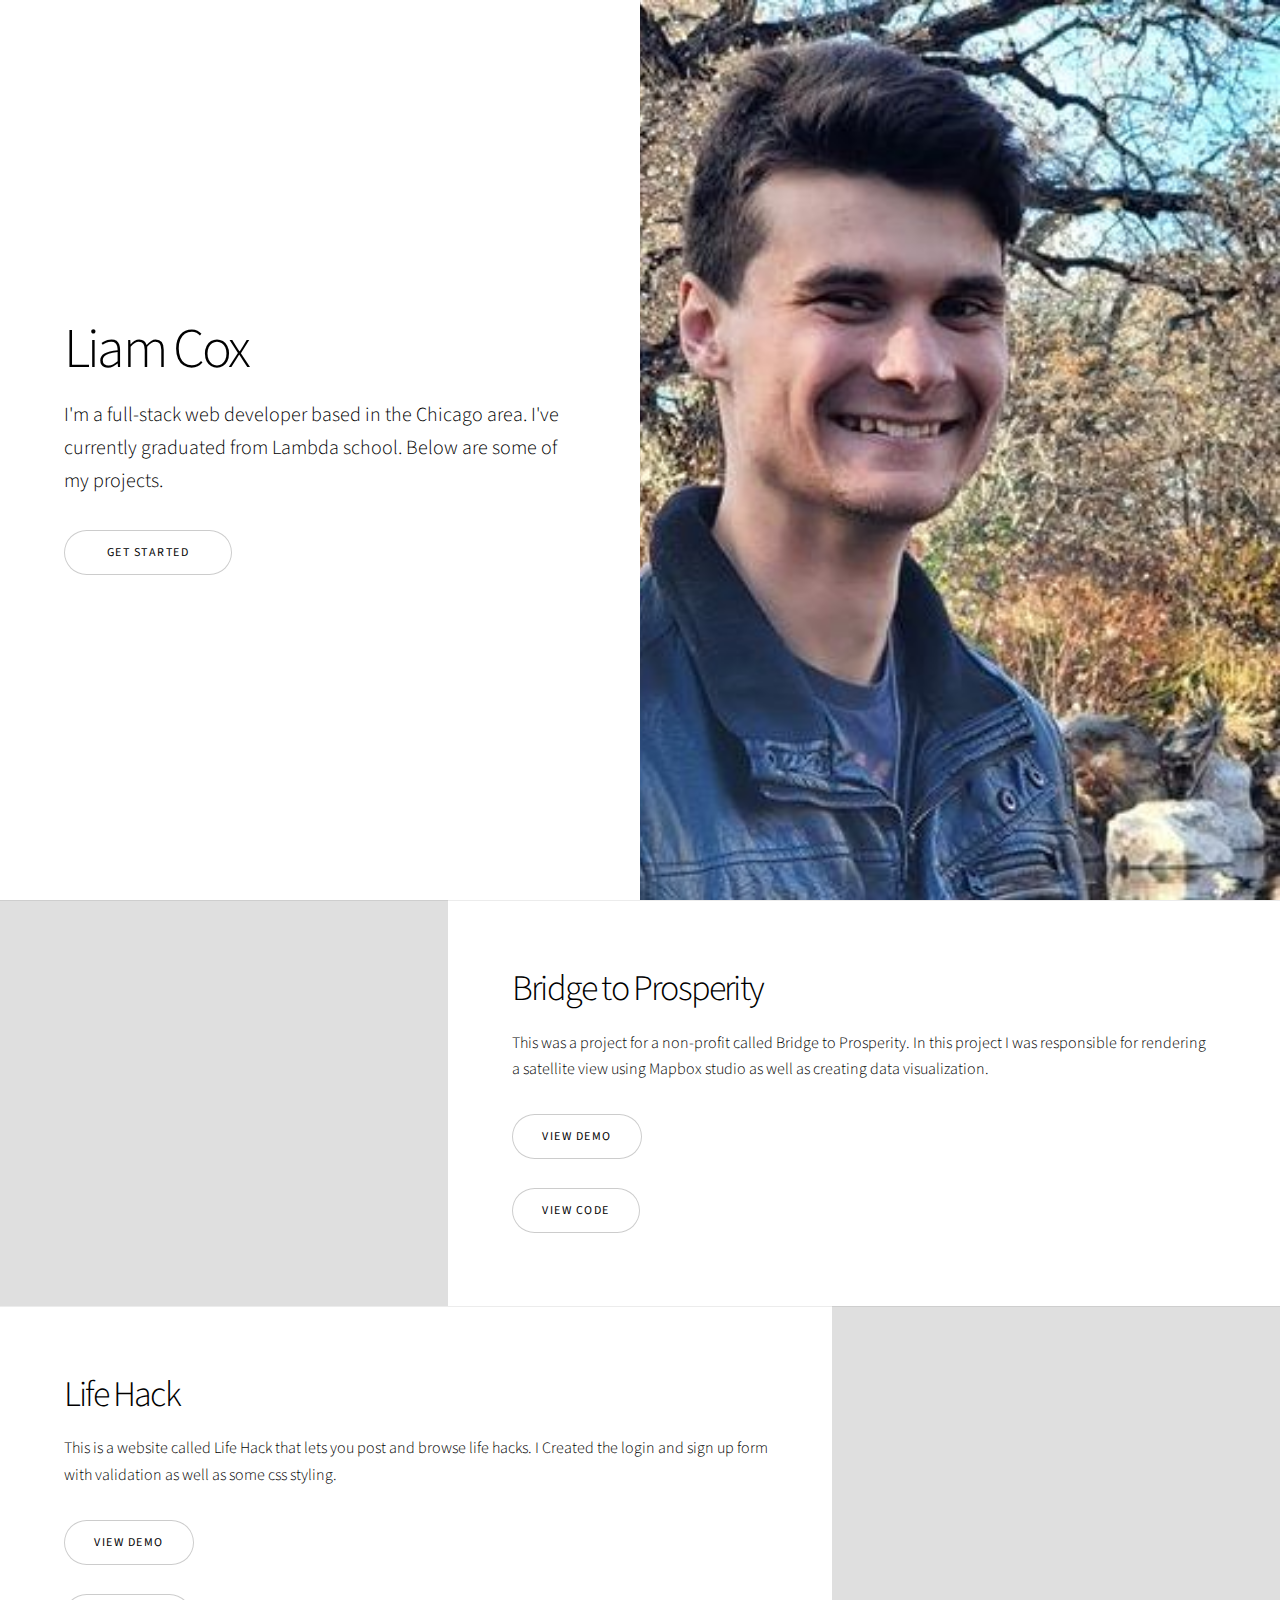
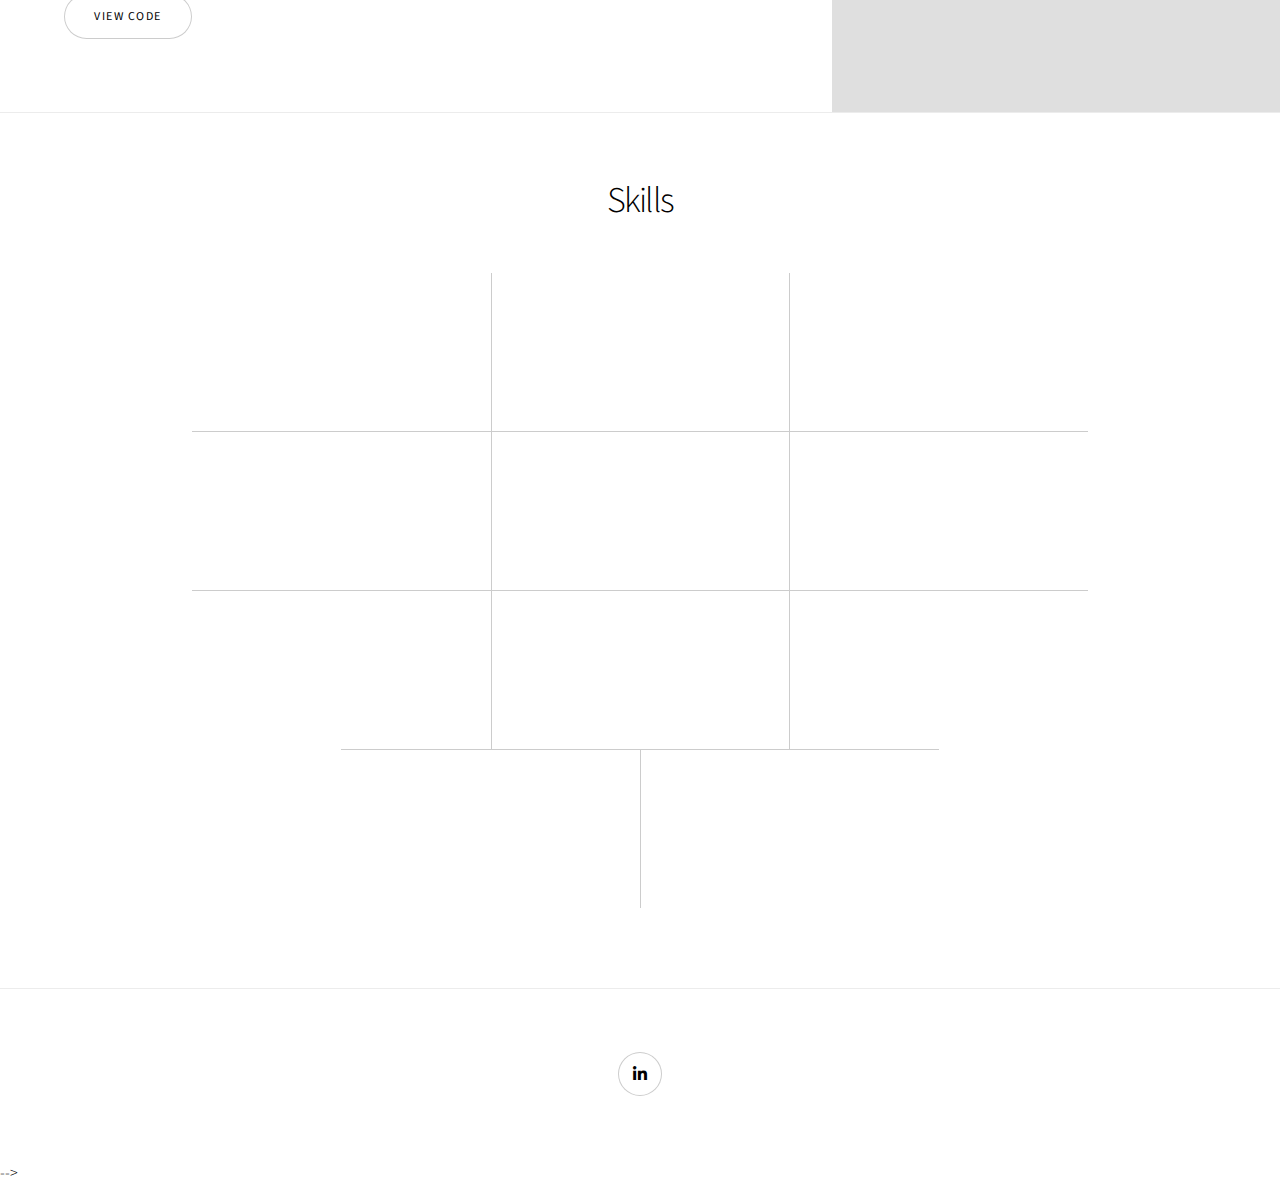
==== commit e4ca8940: "Update index.html" ====
--- a/index.html
+++ b/index.html
@@ -14,7 +14,7 @@
         />
         <link rel="stylesheet" href="Portfolio/assets/css/main.css" />
         <noscript
-            ><link rel="stylesheet" href="assets/css/noscript.css"
+            ><link rel="stylesheet" href="Portfolio/assets/css/noscript.css"
         /></noscript>
     </head>
     <body class="is-preload">
@@ -43,7 +43,7 @@
                 </div>
                 <div class="image">
                     <img
-                        src="images/liam_cox_nature copy.jpg"
+                        src="Portfolio/images/liam_cox_nature copy.jpg"
                         alt="Picture of Liam Cox "
                     />
                 </div>
@@ -81,7 +81,7 @@
                 </div>
                 <div class="image">
                     <img
-                        src="images/bridge-to-prosperity.png"
+                        src="Portfolio/images/bridge-to-prosperity.png"
                         alt="Image of Bridges to Prosperity Website"
                     />
                 </div>
@@ -117,7 +117,7 @@
                 </div>
                 <div class="image">
                     <img
-                        src="images/lifehack.png"
+                        src="Portfolio/images/lifehack.png"
                         alt="image of Life Hack website"
                     />
                 </div>
@@ -623,12 +623,12 @@
         -->
 
         <!-- Scripts -->
-        <script src="assets/js/jquery.min.js"></script>
-        <script src="assets/js/jquery.scrollex.min.js"></script>
-        <script src="assets/js/jquery.scrolly.min.js"></script>
-        <script src="assets/js/browser.min.js"></script>
-        <script src="assets/js/breakpoints.min.js"></script>
-        <script src="assets/js/util.js"></script>
-        <script src="assets/js/main.js"></script>
+        <script src="Portfolio/assets/js/jquery.min.js"></script>
+        <script src="Portfolio/assets/js/jquery.scrollex.min.js"></script>
+        <script src="Portfolio/assets/js/jquery.scrolly.min.js"></script>
+        <script src="Portfolio/assets/js/browser.min.js"></script>
+        <script src="Portfolio/assets/js/breakpoints.min.js"></script>
+        <script src="Portfolio/assets/js/util.js"></script>
+        <script src="Portfolio/assets/js/main.js"></script>
     </body>
 </html>
--- a/Portfolio/assets/css/noscript.css
+++ b/Portfolio/assets/css/noscript.css
@@ -0,0 +1,387 @@
+/*
+	Story by HTML5 UP
+	html5up.net | @ajlkn
+	Free for personal and commercial use under the CCA 3.0 license (html5up.net/license)
+*/
+
+/* Banner (transitions) */
+
+	.banner.onload-content-fade-up .content {
+		-moz-transition: none;
+		-webkit-transition: none;
+		-ms-transition: none;
+		transition: none;
+	}
+
+	body.is-preload .banner.onload-content-fade-up .content {
+		-moz-transform: none;
+		-webkit-transform: none;
+		-ms-transform: none;
+		transform: none;
+		opacity: 1;
+	}
+
+	.banner.onload-content-fade-down .content {
+		-moz-transition: none;
+		-webkit-transition: none;
+		-ms-transition: none;
+		transition: none;
+	}
+
+	body.is-preload .banner.onload-content-fade-down .content {
+		-moz-transform: none;
+		-webkit-transform: none;
+		-ms-transform: none;
+		transform: none;
+		opacity: 1;
+	}
+
+	.banner.onload-content-fade-left .content {
+		-moz-transition: none;
+		-webkit-transition: none;
+		-ms-transition: none;
+		transition: none;
+	}
+
+	body.is-preload .banner.onload-content-fade-left .content {
+		-moz-transform: none;
+		-webkit-transform: none;
+		-ms-transform: none;
+		transform: none;
+		opacity: 1;
+	}
+
+	.banner.onload-content-fade-right .content {
+		-moz-transition: none;
+		-webkit-transition: none;
+		-ms-transition: none;
+		transition: none;
+	}
+
+	body.is-preload .banner.onload-content-fade-right .content {
+		-moz-transform: none;
+		-webkit-transform: none;
+		-ms-transform: none;
+		transform: none;
+		opacity: 1;
+	}
+
+	.banner.onload-content-fade-in .content {
+		-moz-transition: none;
+		-webkit-transition: none;
+		-ms-transition: none;
+		transition: none;
+	}
+
+	body.is-preload .banner.onload-content-fade-in .content {
+		-moz-transform: none;
+		-webkit-transform: none;
+		-ms-transform: none;
+		transform: none;
+		opacity: 1;
+	}
+
+	.banner.onload-image-fade-up .image {
+		-moz-transition: none;
+		-webkit-transition: none;
+		-ms-transition: none;
+		transition: none;
+	}
+
+		.banner.onload-image-fade-up .image img {
+			-moz-transition: none;
+			-webkit-transition: none;
+			-ms-transition: none;
+			transition: none;
+		}
+
+	body.is-preload .banner.onload-image-fade-up .image {
+		-moz-transform: none;
+		-webkit-transform: none;
+		-ms-transform: none;
+		transform: none;
+		opacity: 1;
+	}
+
+		body.is-preload .banner.onload-image-fade-up .image img {
+			opacity: 1;
+		}
+
+	.banner.onload-image-fade-down .image {
+		-moz-transition: none;
+		-webkit-transition: none;
+		-ms-transition: none;
+		transition: none;
+	}
+
+		.banner.onload-image-fade-down .image img {
+			-moz-transition: none;
+			-webkit-transition: none;
+			-ms-transition: none;
+			transition: none;
+		}
+
+	body.is-preload .banner.onload-image-fade-down .image {
+		-moz-transform: none;
+		-webkit-transform: none;
+		-ms-transform: none;
+		transform: none;
+		opacity: 1;
+	}
+
+		body.is-preload .banner.onload-image-fade-down .image img {
+			opacity: 1;
+		}
+
+	.banner.onload-image-fade-left .image {
+		-moz-transition: none;
+		-webkit-transition: none;
+		-ms-transition: none;
+		transition: none;
+	}
+
+		.banner.onload-image-fade-left .image img {
+			-moz-transition: none;
+			-webkit-transition: none;
+			-ms-transition: none;
+			transition: none;
+		}
+
+	body.is-preload .banner.onload-image-fade-left .image {
+		-moz-transform: none;
+		-webkit-transform: none;
+		-ms-transform: none;
+		transform: none;
+		opacity: 1;
+	}
+
+		body.is-preload .banner.onload-image-fade-left .image img {
+			opacity: 1;
+		}
+
+	.banner.onload-image-fade-right .image {
+		-moz-transition: none;
+		-webkit-transition: none;
+		-ms-transition: none;
+		transition: none;
+	}
+
+		.banner.onload-image-fade-right .image img {
+			-moz-transition: none;
+			-webkit-transition: none;
+			-ms-transition: none;
+			transition: none;
+		}
+
+	body.is-preload .banner.onload-image-fade-right .image {
+		-moz-transform: none;
+		-webkit-transform: none;
+		-ms-transform: none;
+		transform: none;
+		opacity: 1;
+	}
+
+		body.is-preload .banner.onload-image-fade-right .image img {
+			opacity: 1;
+		}
+
+	.banner.onload-image-fade-in .image img {
+		-moz-transition: none;
+		-webkit-transition: none;
+		-ms-transition: none;
+		transition: none;
+	}
+
+	body.is-preload .banner.onload-image-fade-in .image img {
+		opacity: 1;
+	}
+
+	.banner.onscroll-content-fade-up .content {
+		-moz-transition: none;
+		-webkit-transition: none;
+		-ms-transition: none;
+		transition: none;
+	}
+
+	.banner.onscroll-content-fade-up.is-inactive .content {
+		-moz-transform: none;
+		-webkit-transform: none;
+		-ms-transform: none;
+		transform: none;
+		opacity: 1;
+	}
+
+	.banner.onscroll-content-fade-down .content {
+		-moz-transition: none;
+		-webkit-transition: none;
+		-ms-transition: none;
+		transition: none;
+	}
+
+	.banner.onscroll-content-fade-down.is-inactive .content {
+		-moz-transform: none;
+		-webkit-transform: none;
+		-ms-transform: none;
+		transform: none;
+		opacity: 1;
+	}
+
+	.banner.onscroll-content-fade-left .content {
+		-moz-transition: none;
+		-webkit-transition: none;
+		-ms-transition: none;
+		transition: none;
+	}
+
+	.banner.onscroll-content-fade-left.is-inactive .content {
+		-moz-transform: none;
+		-webkit-transform: none;
+		-ms-transform: none;
+		transform: none;
+		opacity: 1;
+	}
+
+	.banner.onscroll-content-fade-right .content {
+		-moz-transition: none;
+		-webkit-transition: none;
+		-ms-transition: none;
+		transition: none;
+	}
+
+	.banner.onscroll-content-fade-right.is-inactive .content {
+		-moz-transform: none;
+		-webkit-transform: none;
+		-ms-transform: none;
+		transform: none;
+		opacity: 1;
+	}
+
+	.banner.onscroll-content-fade-in .content {
+		-moz-transition: none;
+		-webkit-transition: none;
+		-ms-transition: none;
+		transition: none;
+	}
+
+	.banner.onscroll-content-fade-in.is-inactive .content {
+		-moz-transform: none;
+		-webkit-transform: none;
+		-ms-transform: none;
+		transform: none;
+		opacity: 1;
+	}
+
+	.banner.onscroll-image-fade-up .image {
+		-moz-transition: none;
+		-webkit-transition: none;
+		-ms-transition: none;
+		transition: none;
+	}
+
+		.banner.onscroll-image-fade-up .image img {
+			-moz-transition: none;
+			-webkit-transition: none;
+			-ms-transition: none;
+			transition: none;
+		}
+
+	.banner.onscroll-image-fade-up.is-inactive .image {
+		-moz-transform: none;
+		-webkit-transform: none;
+		-ms-transform: none;
+		transform: none;
+		opacity: 1;
+	}
+
+		.banner.onscroll-image-fade-up.is-inactive .image img {
+			opacity: 1;
+		}
+
+	.banner.onscroll-image-fade-down .image {
+		-moz-transition: none;
+		-webkit-transition: none;
+		-ms-transition: none;
+		transition: none;
+	}
+
+		.banner.onscroll-image-fade-down .image img {
+			-moz-transition: none;
+			-webkit-transition: none;
+			-ms-transition: none;
+			transition: none;
+		}
+
+	.banner.onscroll-image-fade-down.is-inactive .image {
+		-moz-transform: none;
+		-webkit-transform: none;
+		-ms-transform: none;
+		transform: none;
+		opacity: 1;
+	}
+
+		.banner.onscroll-image-fade-down.is-inactive .image img {
+			opacity: 1;
+		}
+
+	.banner.onscroll-image-fade-left .image {
+		-moz-transition: none;
+		-webkit-transition: none;
+		-ms-transition: none;
+		transition: none;
+	}
+
+		.banner.onscroll-image-fade-left .image img {
+			-moz-transition: none;
+			-webkit-transition: none;
+			-ms-transition: none;
+			transition: none;
+		}
+
+	.banner.onscroll-image-fade-left.is-inactive .image {
+		-moz-transform: none;
+		-webkit-transform: none;
+		-ms-transform: none;
+		transform: none;
+		opacity: 1;
+	}
+
+		.banner.onscroll-image-fade-left.is-inactive .image img {
+			opacity: 1;
+		}
+
+	.banner.onscroll-image-fade-right .image {
+		-moz-transition: none;
+		-webkit-transition: none;
+		-ms-transition: none;
+		transition: none;
+	}
+
+		.banner.onscroll-image-fade-right .image img {
+			-moz-transition: none;
+			-webkit-transition: none;
+			-ms-transition: none;
+			transition: none;
+		}
+
+	.banner.onscroll-image-fade-right.is-inactive .image {
+		-moz-transform: none;
+		-webkit-transform: none;
+		-ms-transform: none;
+		transform: none;
+		opacity: 1;
+	}
+
+		.banner.onscroll-image-fade-right.is-inactive .image img {
+			opacity: 1;
+		}
+
+	.banner.onscroll-image-fade-in .image img {
+		-moz-transition: none;
+		-webkit-transition: none;
+		-ms-transition: none;
+		transition: none;
+	}
+
+	.banner.onscroll-image-fade-in.is-inactive .image img {
+		opacity: 1;
+	}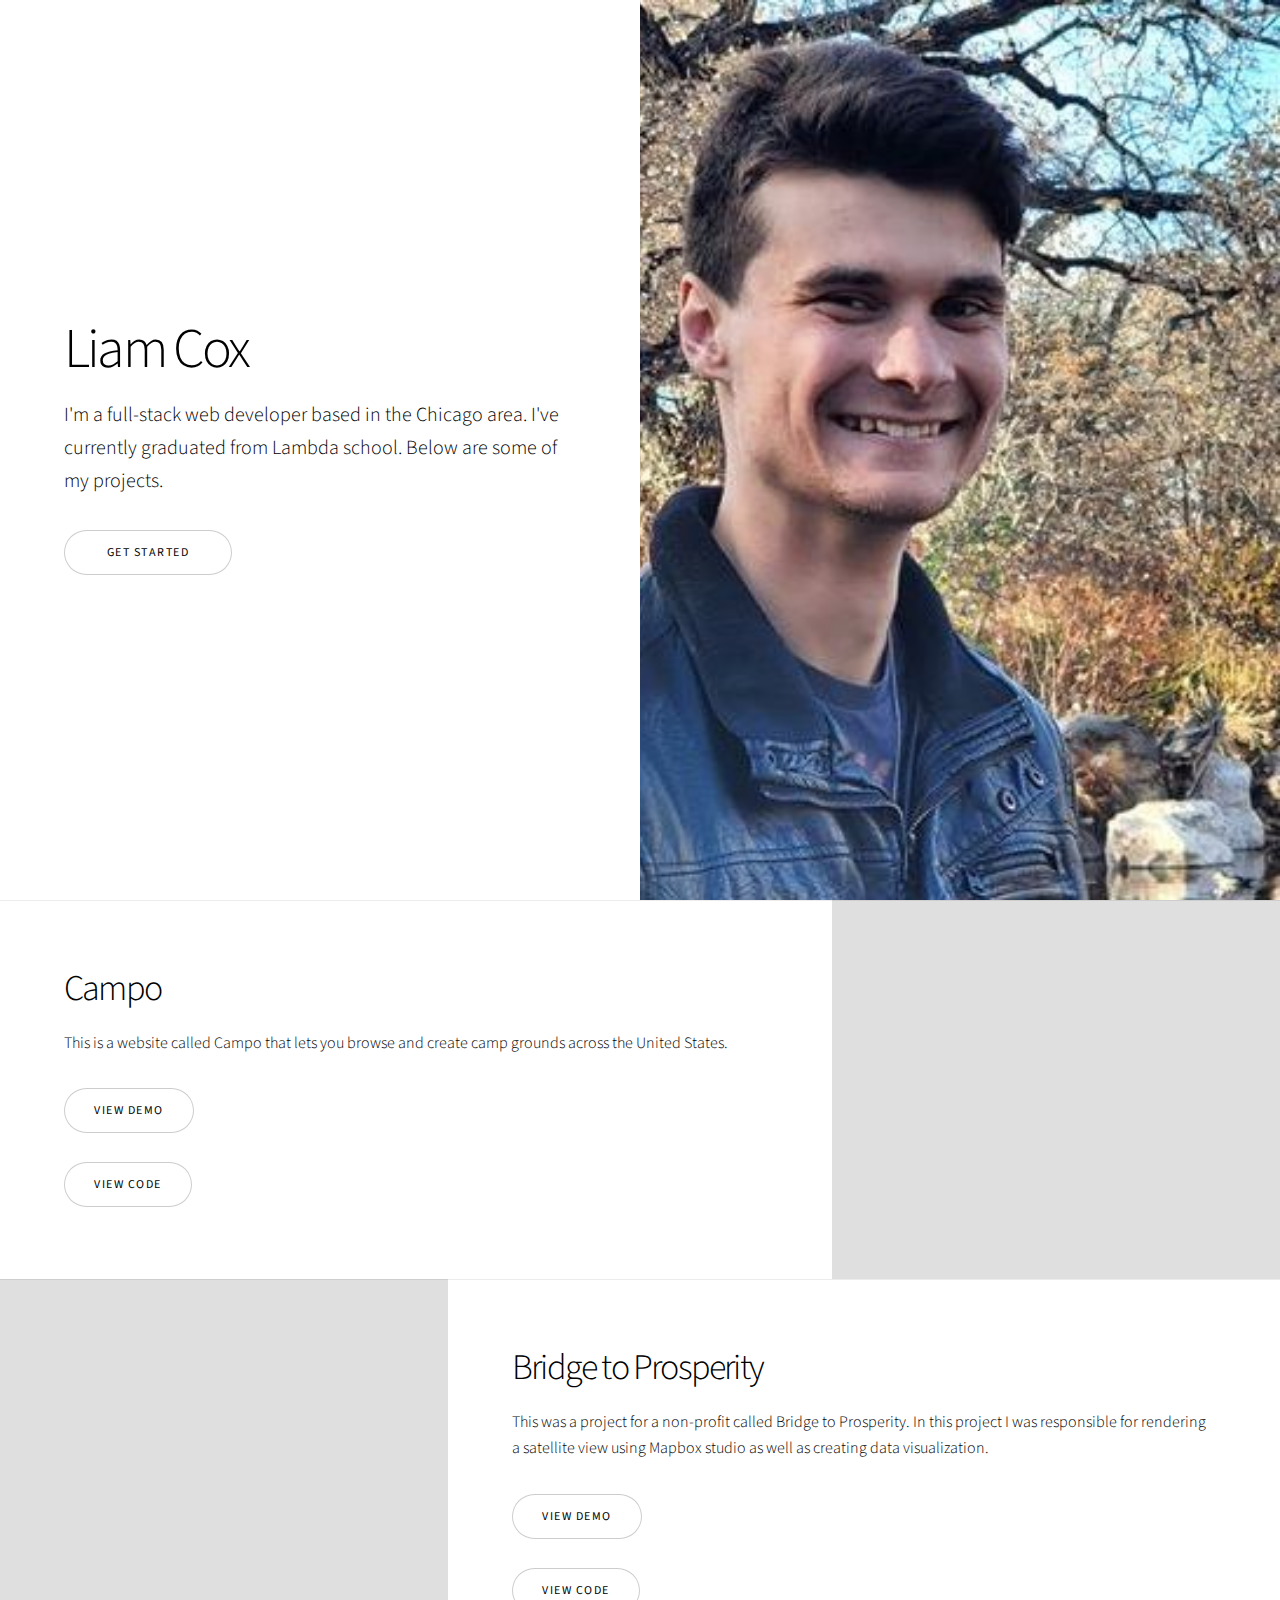
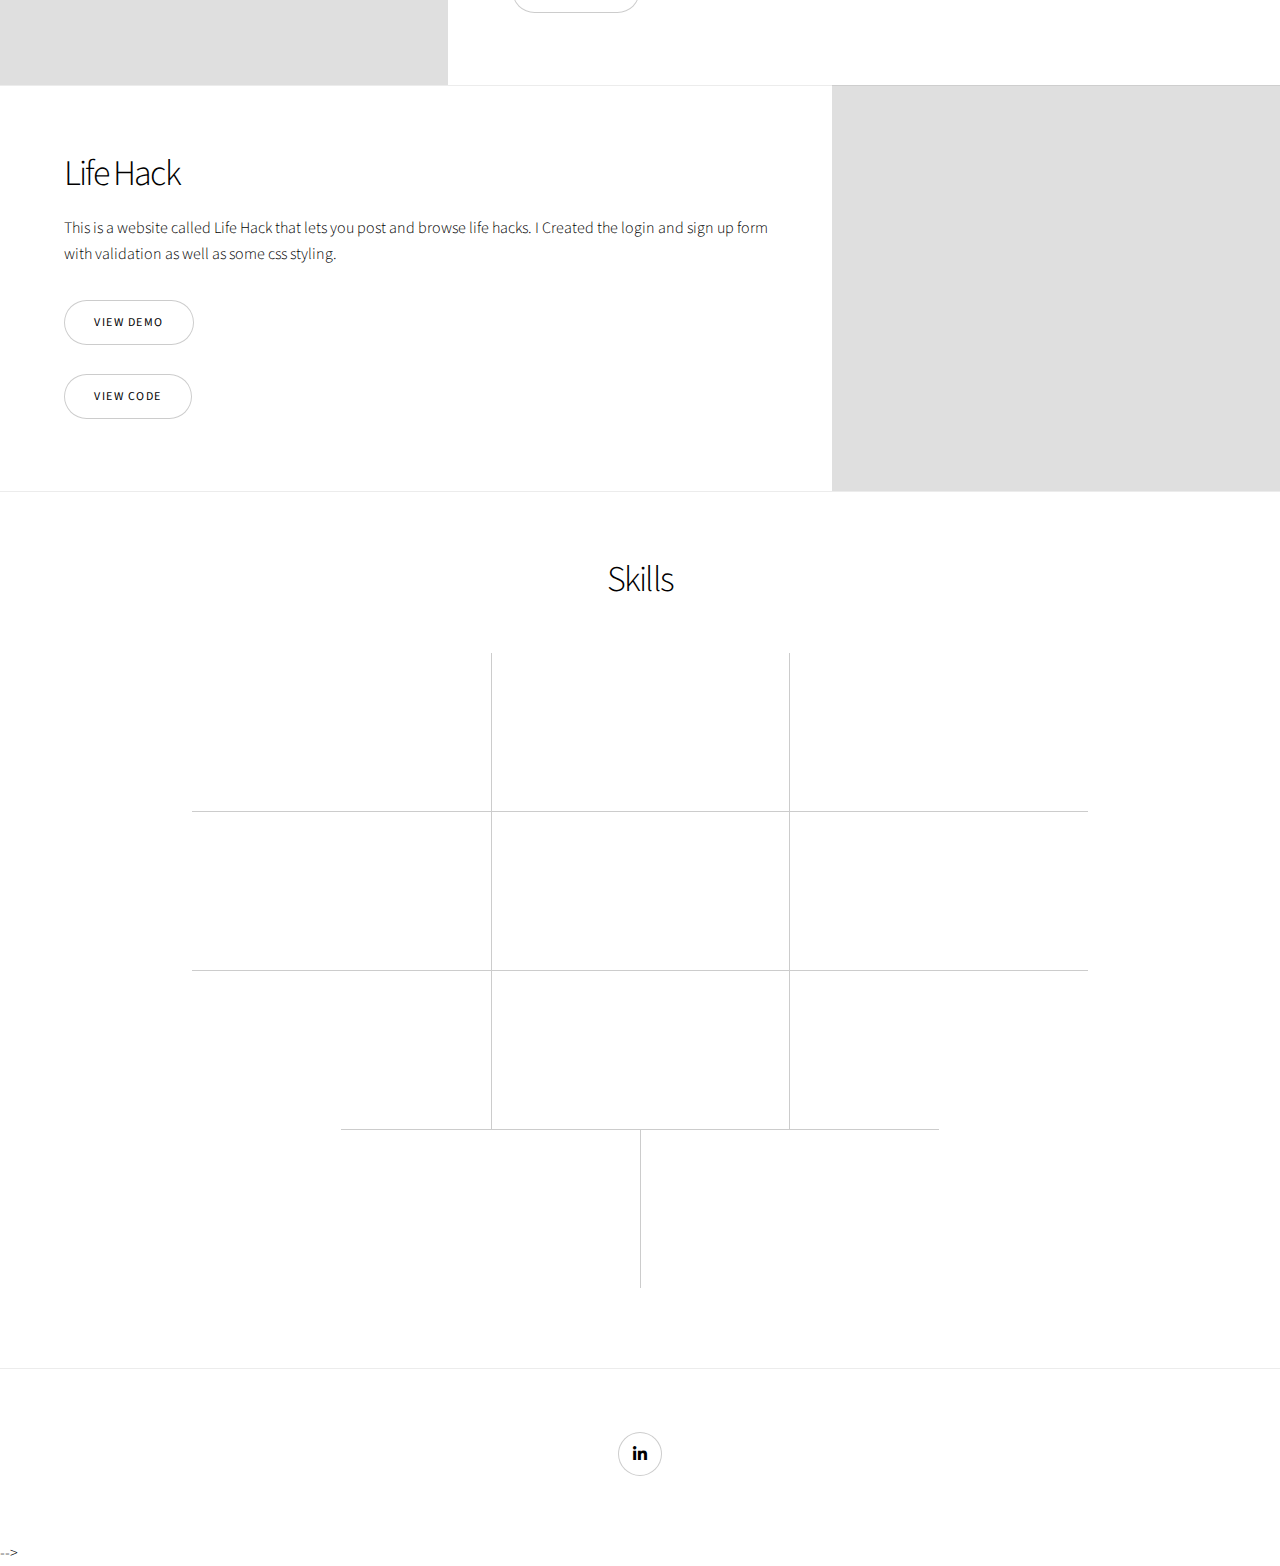
==== commit 7412f9ec: "Update index.html" ====
--- a/index.html
+++ b/index.html
@@ -48,6 +48,39 @@
                     />
                 </div>
             </section>
+		
+	    <section
+                class="spotlight style1 orient-left content-align-left image-position-center onscroll-image-fade-in"
+            >
+                <div class="content">
+                    <h2>Campo</h2>
+                    <p>
+                        This is a website called Campo that lets you browse and create 
+                        camp grounds across the United States.
+                    </p>
+                    <ul class="actions stacked">
+                        <li>
+                            <a
+                                href="https://fierce-ocean-99094.herokuapp.com/"
+                                target="_blank"
+                                class="button"
+                                >View Demo</a
+                            >
+                        </li>
+                        <li>
+                            <a
+                                href="https://github.com/liamcox/Campo"
+                                target="_blank"
+                                class="button"
+                                >View Code</a
+                            >
+                        </li>
+                    </ul>
+                </div>
+                <div class="image">
+                    <img src="images/Campo.png" alt="image Campo website" />
+                </div>
+            </section>
 
             <!-- Two -->
             <section
@@ -67,6 +100,7 @@
                             <a
                                 href="https://a.bridgestoprosperity.dev/"
                                 class="button"
+			        target="_blank"
                                 >View Demo</a
                             >
                         </li>
@@ -74,6 +108,7 @@
                             <a
                                 href="https://github.com/Lambda-School-Labs/Labs27-B-Bridges-FE"
                                 class="button"
+			       	target="_blank"
                                 >View Code</a
                             >
                         </li>
@@ -103,6 +138,7 @@
                             <a
                                 href="https://howtoapp.netlify.app/index.html"
                                 class="button"
+			       	target="_blank"
                                 >View Demo</a
                             >
                         </li>
@@ -110,6 +146,7 @@
                             <a
                                 href="https://github.com/5-2020-BW-How-To-2/FrontEnd/tree/master/frontend"
                                 class="button"
+			       	target="_blank"
                                 >View Code</a
                             >
                         </li>
